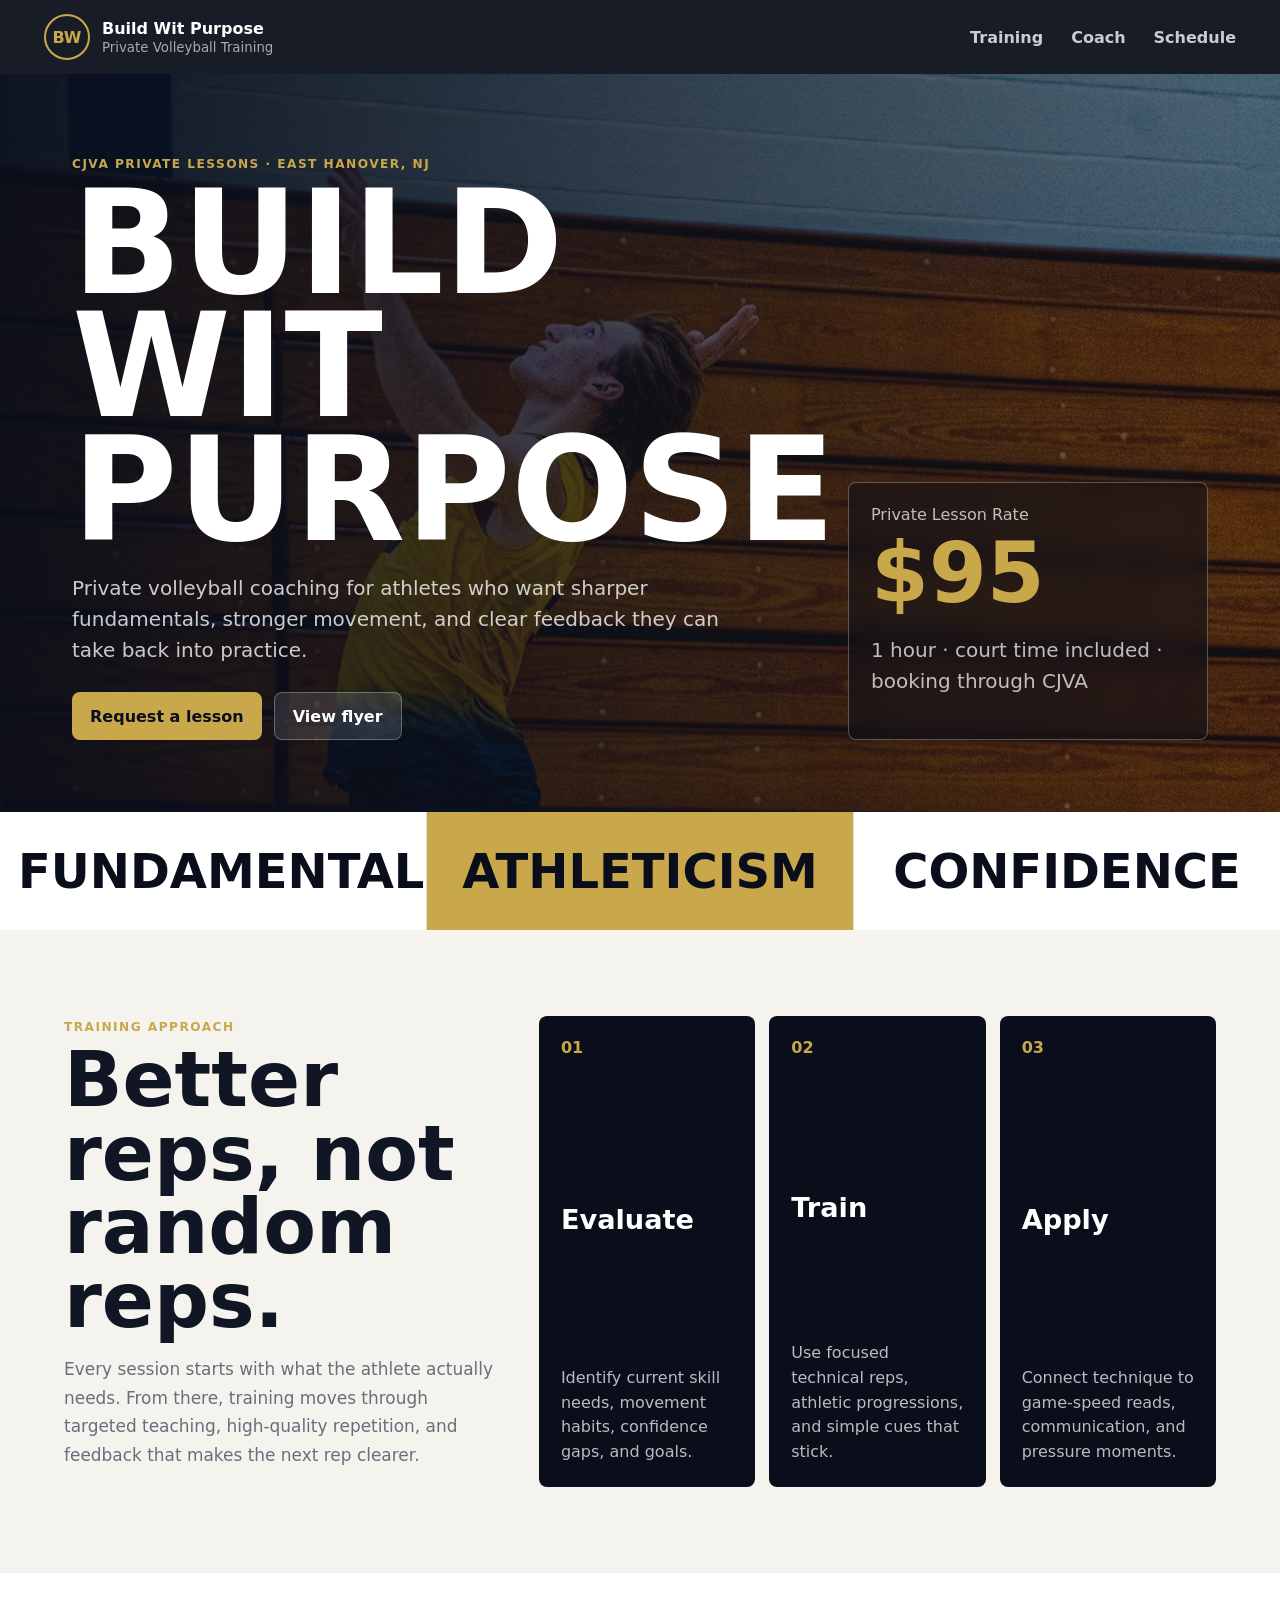
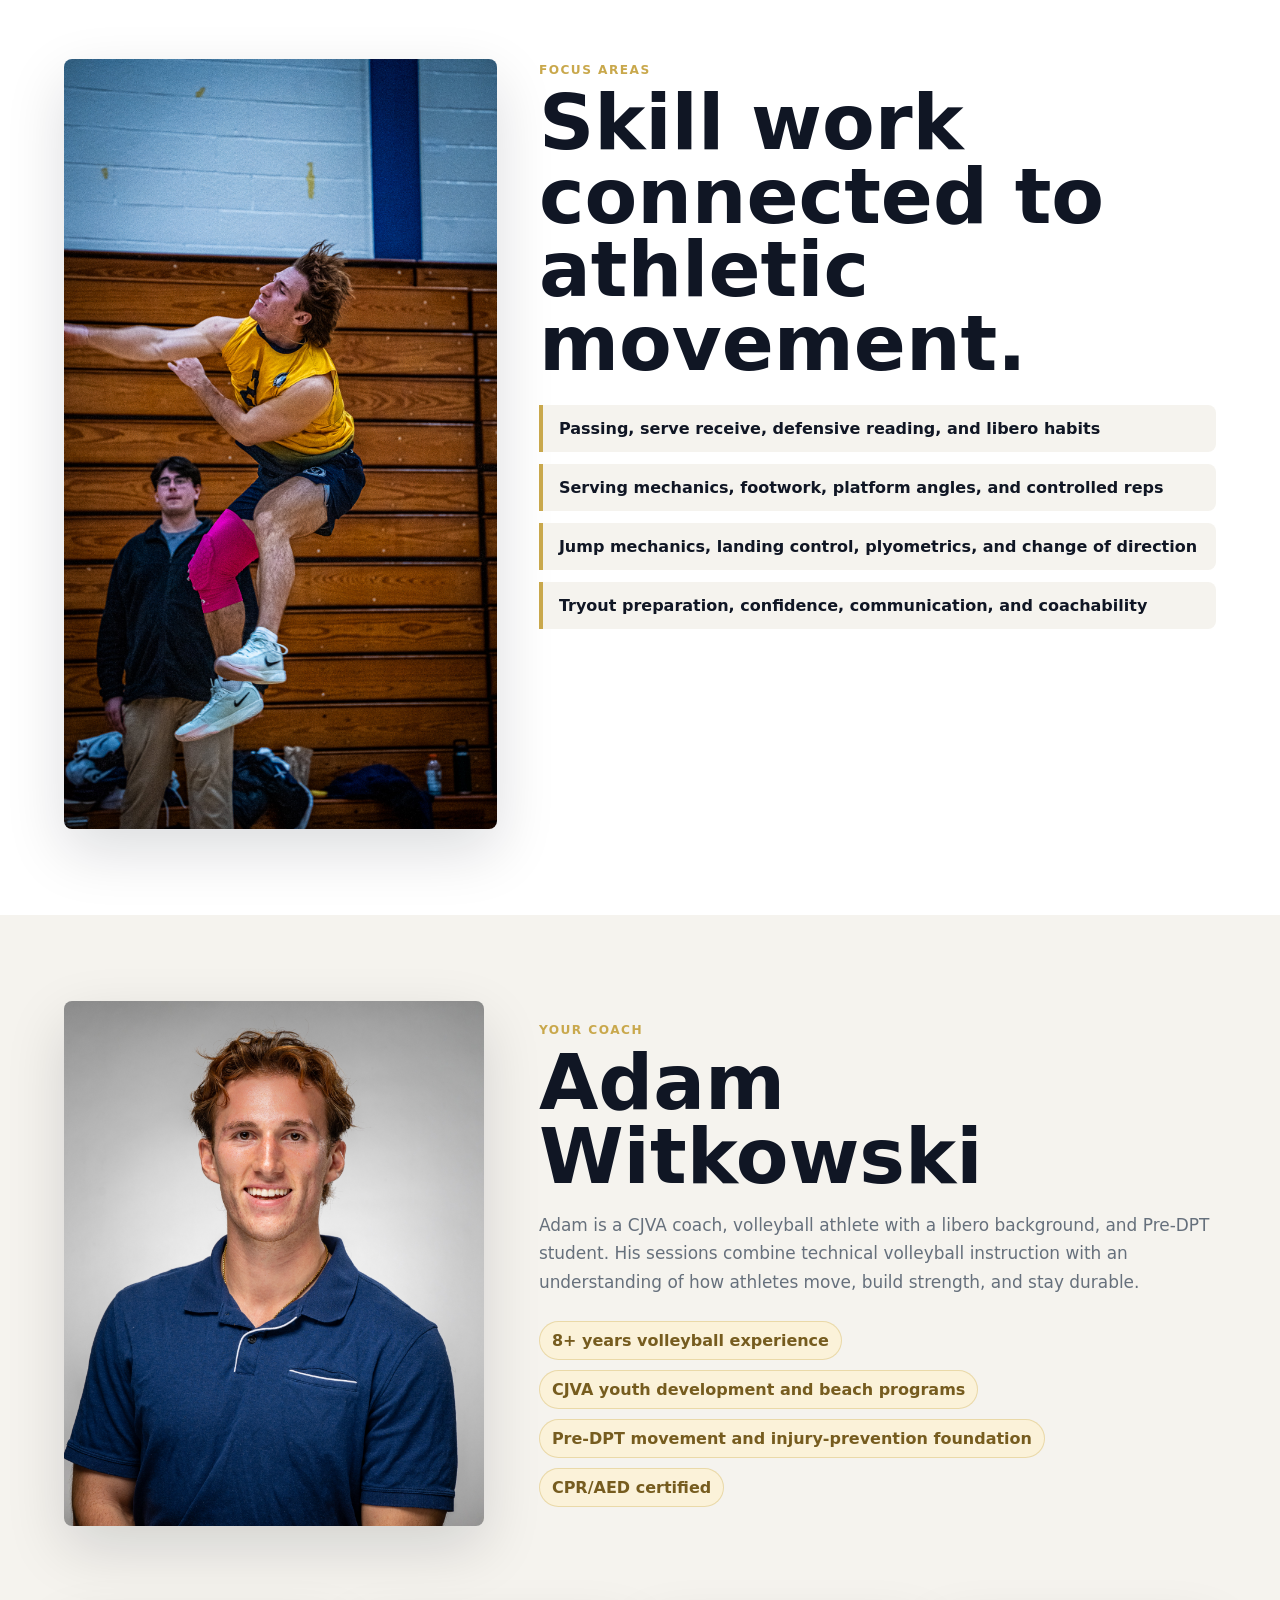
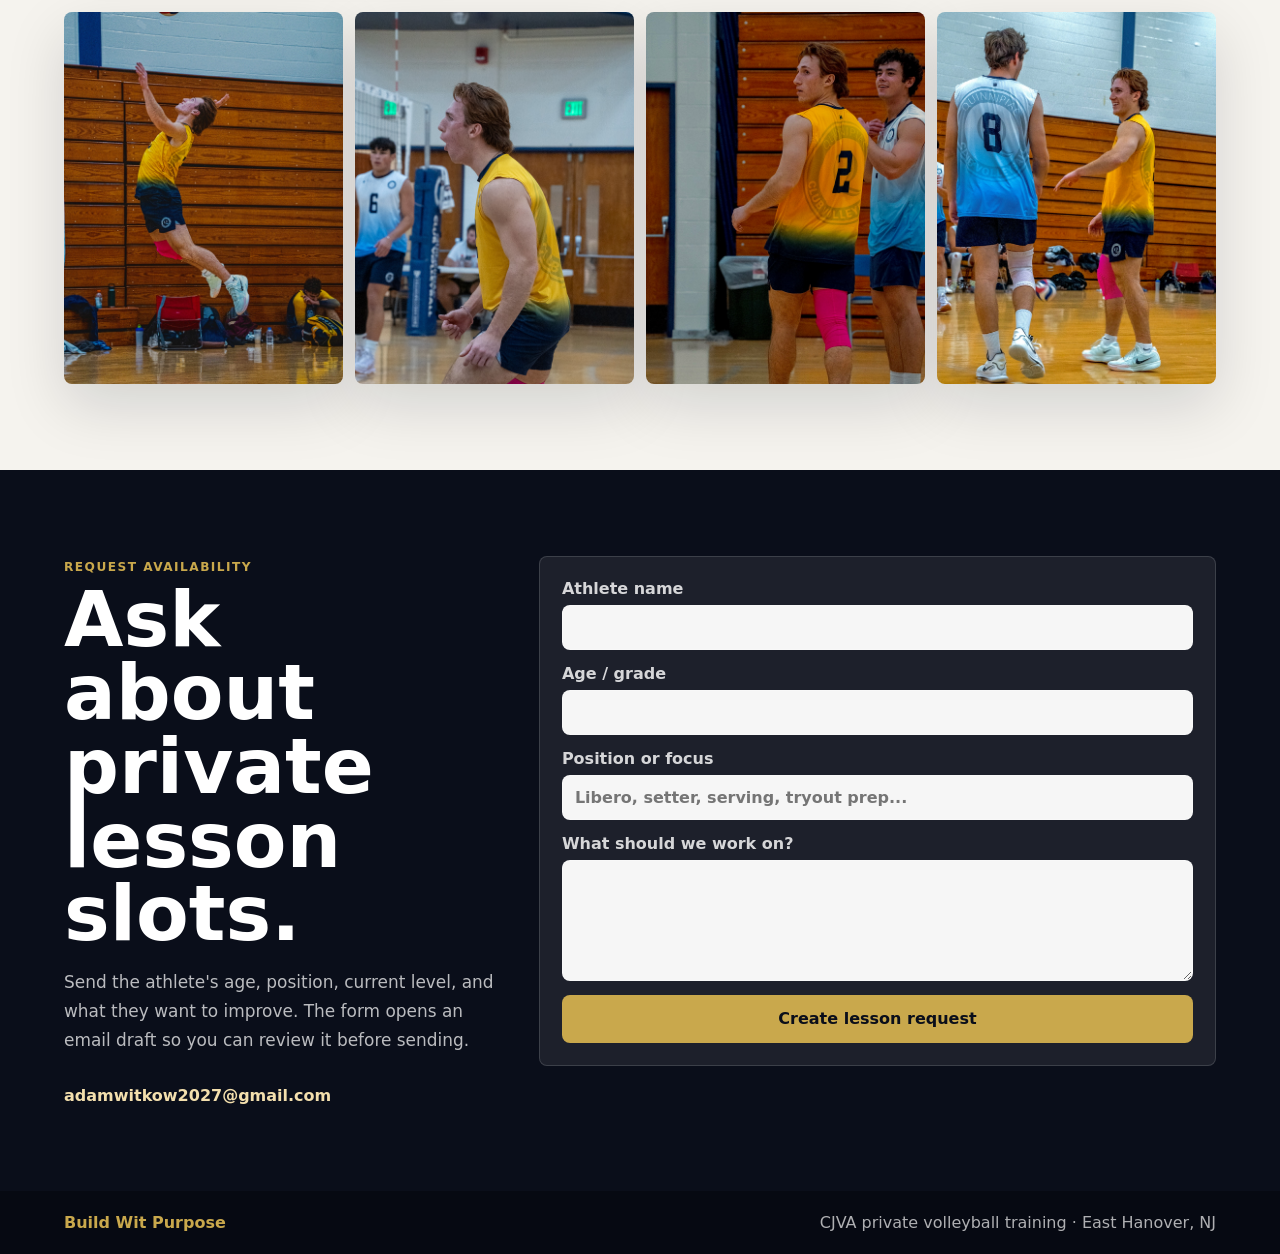
==== index.html @ e103957f "Add files via upload" ====
<!doctype html>
<html lang="en">
  <head>
    <meta charset="UTF-8" />
    <meta name="viewport" content="width=device-width, initial-scale=1.0" />
    <meta
      name="description"
      content="Build Wit Purpose private volleyball coaching with Adam Witkowski at CJVA."
    />
    <title>Build Wit Purpose | Private Volleyball Coaching</title>
    <link rel="stylesheet" href="./src/volleyball-landing.css" />
  </head>
  <body>
    <header class="site-header">
      <a class="brand" href="#top" aria-label="Build Wit Purpose home">
        <span class="brand-mark">BW</span>
        <span>
          <strong>Build Wit Purpose</strong>
          <small>Private Volleyball Training</small>
        </span>
      </a>
      <nav aria-label="Landing page navigation">
        <a href="#training">Training</a>
        <a href="#coach">Coach</a>
        <a href="#schedule">Schedule</a>
      </nav>
    </header>

    <main id="top">
      <section class="hero">
        <div class="hero-content">
          <span class="eyebrow">CJVA Private Lessons · East Hanover, NJ</span>
          <h1>Build Wit Purpose</h1>
          <p>
            Private volleyball coaching for athletes who want sharper fundamentals,
            stronger movement, and clear feedback they can take back into practice.
          </p>
          <div class="hero-actions">
            <a class="button primary" href="#schedule">Request a lesson</a>
            <a class="button secondary" href="./public/build-wit-purpose.html" target="_blank" rel="noreferrer">
              View flyer
            </a>
          </div>
        </div>
        <aside class="hero-note" aria-label="Lesson snapshot">
          <span>Private Lesson Rate</span>
          <strong>$95</strong>
          <p>1 hour · court time included · booking through CJVA</p>
        </aside>
      </section>

      <section class="value-band" aria-label="Training pillars">
        <strong>Fundamentals</strong>
        <strong>Athleticism</strong>
        <strong>Confidence</strong>
      </section>

      <section id="training" class="split-section">
        <div class="section-copy">
          <span class="eyebrow">Training approach</span>
          <h2>Better reps, not random reps.</h2>
          <p>
            Every session starts with what the athlete actually needs. From there,
            training moves through targeted teaching, high-quality repetition, and
            feedback that makes the next rep clearer.
          </p>
        </div>
        <div class="step-grid">
          <article>
            <span>01</span>
            <h3>Evaluate</h3>
            <p>Identify current skill needs, movement habits, confidence gaps, and goals.</p>
          </article>
          <article>
            <span>02</span>
            <h3>Train</h3>
            <p>Use focused technical reps, athletic progressions, and simple cues that stick.</p>
          </article>
          <article>
            <span>03</span>
            <h3>Apply</h3>
            <p>Connect technique to game-speed reads, communication, and pressure moments.</p>
          </article>
        </div>
      </section>

      <section class="photo-story">
        <img src="./public/assets/volleyball-attack.jpeg" alt="Adam attacking a volleyball" />
        <div>
          <span class="eyebrow">Focus areas</span>
          <h2>Skill work connected to athletic movement.</h2>
          <ul>
            <li>Passing, serve receive, defensive reading, and libero habits</li>
            <li>Serving mechanics, footwork, platform angles, and controlled reps</li>
            <li>Jump mechanics, landing control, plyometrics, and change of direction</li>
            <li>Tryout preparation, confidence, communication, and coachability</li>
          </ul>
        </div>
      </section>

      <section id="coach" class="coach-section">
        <div class="coach-photo">
          <img src="./public/assets/adam-headshot.jpg" alt="Adam Witkowski headshot" />
        </div>
        <div class="coach-copy">
          <span class="eyebrow">Your coach</span>
          <h2>Adam Witkowski</h2>
          <p>
            Adam is a CJVA coach, volleyball athlete with a libero background, and
            Pre-DPT student. His sessions combine technical volleyball instruction
            with an understanding of how athletes move, build strength, and stay durable.
          </p>
          <div class="cred-list">
            <span>8+ years volleyball experience</span>
            <span>CJVA youth development and beach programs</span>
            <span>Pre-DPT movement and injury-prevention foundation</span>
            <span>CPR/AED certified</span>
          </div>
        </div>
      </section>

      <section class="gallery" aria-label="Volleyball photo gallery">
        <img src="./public/assets/volleyball-serve.jpeg" alt="Adam serving a volleyball" />
        <img src="./public/assets/volleyball-ready.jpeg" alt="Adam ready near the net" />
        <img src="./public/assets/volleyball-team.jpeg" alt="Adam with a teammate" />
        <img src="./public/assets/volleyball-connect.jpeg" alt="Adam talking on court" />
      </section>

      <section id="schedule" class="schedule-section">
        <div class="schedule-copy">
          <span class="eyebrow">Request availability</span>
          <h2>Ask about private lesson slots.</h2>
          <p>
            Send the athlete's age, position, current level, and what they want to improve.
            The form opens an email draft so you can review it before sending.
          </p>
          <a class="email-link" href="mailto:adamwitkow2027@gmail.com">adamwitkow2027@gmail.com</a>
        </div>
        <form class="lesson-form" id="lesson-form">
          <label>
            Athlete name
            <input name="athlete" autocomplete="name" required />
          </label>
          <label>
            Age / grade
            <input name="age" required />
          </label>
          <label>
            Position or focus
            <input name="position" placeholder="Libero, setter, serving, tryout prep..." />
          </label>
          <label>
            What should we work on?
            <textarea name="goals" rows="5" required></textarea>
          </label>
          <button class="button primary" type="submit">Create lesson request</button>
        </form>
      </section>
    </main>

    <footer class="site-footer">
      <strong>Build Wit Purpose</strong>
      <span>CJVA private volleyball training · East Hanover, NJ</span>
    </footer>

    <script src="./src/volleyball-landing.js"></script>
  </body>
</html>
---- src/volleyball-landing.css ----
:root {
  color-scheme: light;
  --navy: #0a0e1a;
  --navy-soft: #111827;
  --gold: #c9a84c;
  --gold-light: #f3dfad;
  --paper: #f5f3ee;
  --white: #ffffff;
  --ink: #101624;
  --muted: #66707c;
  --line: #e2ded5;
  --wood: #9b5528;
  --pink: #d93a88;
  --shadow: 0 22px 60px rgba(10, 14, 26, 0.14);
}

* {
  box-sizing: border-box;
}

html {
  scroll-behavior: smooth;
}

body {
  margin: 0;
  background: var(--paper);
  color: var(--ink);
  font-family: Inter, ui-sans-serif, system-ui, -apple-system, BlinkMacSystemFont, "Segoe UI", sans-serif;
}

a {
  color: inherit;
  text-decoration: none;
}

img {
  display: block;
  max-width: 100%;
}

button,
input,
textarea {
  font: inherit;
}

.site-header {
  position: sticky;
  top: 0;
  z-index: 10;
  display: flex;
  align-items: center;
  justify-content: space-between;
  gap: 18px;
  padding: 14px clamp(16px, 4vw, 44px);
  background: rgba(10, 14, 26, 0.94);
  color: var(--white);
  backdrop-filter: blur(14px);
}

.brand {
  display: flex;
  align-items: center;
  gap: 12px;
}

.brand-mark {
  display: grid;
  place-items: center;
  width: 46px;
  height: 46px;
  border: 2px solid var(--gold);
  border-radius: 50%;
  color: var(--gold);
  font-weight: 900;
}

.brand strong,
.brand small {
  display: block;
}

.brand small {
  color: rgba(255, 255, 255, 0.62);
  margin-top: 2px;
}

.site-header nav {
  display: flex;
  align-items: center;
  gap: clamp(14px, 3vw, 28px);
  color: rgba(255, 255, 255, 0.78);
  font-weight: 800;
}

.site-header nav a:hover {
  color: var(--gold-light);
}

.hero {
  min-height: 82svh;
  display: grid;
  grid-template-columns: minmax(0, 1fr) minmax(260px, 360px);
  align-items: end;
  gap: 24px;
  padding: clamp(28px, 6vw, 72px);
  color: var(--white);
  background:
    linear-gradient(90deg, rgba(10, 14, 26, 0.96), rgba(10, 14, 26, 0.42)),
    url("../public/assets/volleyball-serve.jpeg");
  background-size: cover;
  background-position: center 28%;
}

.eyebrow {
  color: var(--gold);
  font-size: 0.76rem;
  font-weight: 900;
  letter-spacing: 0.12em;
  text-transform: uppercase;
}

.hero h1 {
  max-width: 840px;
  margin: 10px 0 14px;
  font-size: clamp(3.5rem, 13vw, 9rem);
  line-height: 0.86;
  letter-spacing: 0;
  text-transform: uppercase;
}

.hero p {
  max-width: 650px;
  color: rgba(255, 255, 255, 0.78);
  font-size: clamp(1rem, 2.2vw, 1.25rem);
  line-height: 1.55;
}

.hero-actions {
  display: flex;
  flex-wrap: wrap;
  gap: 12px;
  margin-top: 26px;
}

.button {
  display: inline-flex;
  align-items: center;
  justify-content: center;
  min-height: 48px;
  padding: 0 18px;
  border: 0;
  border-radius: 8px;
  font-weight: 900;
  cursor: pointer;
}

.button.primary {
  background: var(--gold);
  color: var(--navy);
}

.button.secondary {
  background: rgba(255, 255, 255, 0.12);
  color: var(--white);
  border: 1px solid rgba(255, 255, 255, 0.28);
}

.hero-note {
  padding: 22px;
  border: 1px solid rgba(255, 255, 255, 0.28);
  border-radius: 8px;
  background: rgba(10, 14, 26, 0.52);
  backdrop-filter: blur(12px);
}

.hero-note span,
.hero-note p {
  color: rgba(255, 255, 255, 0.72);
}

.hero-note strong {
  display: block;
  margin: 8px 0;
  color: var(--gold);
  font-size: clamp(3rem, 8vw, 5.2rem);
  line-height: 1;
}

.value-band {
  display: grid;
  grid-template-columns: repeat(3, minmax(0, 1fr));
  gap: 1px;
  background: var(--line);
}

.value-band strong {
  min-height: 118px;
  display: grid;
  place-items: center;
  padding: 18px;
  background: var(--white);
  color: var(--navy);
  font-size: clamp(1.35rem, 4vw, 3rem);
  text-transform: uppercase;
  text-align: center;
}

.value-band strong:nth-child(2) {
  background: var(--gold);
}

.split-section,
.photo-story,
.coach-section,
.schedule-section {
  display: grid;
  grid-template-columns: minmax(260px, 0.78fr) minmax(0, 1.22fr);
  gap: clamp(18px, 4vw, 42px);
  padding: clamp(42px, 7vw, 86px) clamp(16px, 5vw, 72px);
}

.section-copy h2,
.photo-story h2,
.coach-copy h2,
.schedule-copy h2 {
  margin: 8px 0 14px;
  max-width: 680px;
  font-size: clamp(2.2rem, 6vw, 5rem);
  line-height: 0.96;
}

.section-copy p,
.photo-story p,
.coach-copy p,
.schedule-copy p {
  color: var(--muted);
  line-height: 1.7;
  font-size: 1.06rem;
}

.step-grid {
  display: grid;
  grid-template-columns: repeat(3, minmax(0, 1fr));
  gap: 14px;
}

.step-grid article {
  min-height: 245px;
  padding: 22px;
  border-radius: 8px;
  background: var(--navy);
  color: var(--white);
  display: flex;
  flex-direction: column;
  justify-content: space-between;
}

.step-grid span {
  color: var(--gold);
  font-weight: 900;
}

.step-grid h3 {
  margin: 26px 0 10px;
  font-size: 1.7rem;
}

.step-grid p {
  margin: 0;
  color: rgba(255, 255, 255, 0.72);
  line-height: 1.55;
}

.photo-story {
  background: var(--white);
  align-items: stretch;
}

.photo-story img {
  width: 100%;
  height: 100%;
  min-height: 520px;
  object-fit: cover;
  object-position: center 18%;
  border-radius: 8px;
  box-shadow: var(--shadow);
}

.photo-story ul {
  margin: 24px 0 0;
  padding: 0;
  list-style: none;
  display: grid;
  gap: 12px;
}

.photo-story li {
  padding: 14px 16px;
  border-left: 4px solid var(--gold);
  background: var(--paper);
  border-radius: 0 8px 8px 0;
  font-weight: 800;
}

.coach-section {
  align-items: center;
}

.coach-photo img {
  width: min(420px, 100%);
  aspect-ratio: 4 / 5;
  object-fit: cover;
  object-position: center top;
  border-radius: 8px;
  box-shadow: var(--shadow);
}

.cred-list {
  display: flex;
  flex-wrap: wrap;
  gap: 10px;
  margin-top: 24px;
}

.cred-list span {
  padding: 9px 12px;
  border: 1px solid rgba(201, 168, 76, 0.35);
  border-radius: 999px;
  background: #fbf2d9;
  color: #765c1f;
  font-weight: 800;
}

.gallery {
  display: grid;
  grid-template-columns: repeat(4, minmax(0, 1fr));
  gap: 12px;
  padding: 0 clamp(16px, 5vw, 72px) clamp(42px, 7vw, 86px);
}

.gallery img {
  width: 100%;
  aspect-ratio: 3 / 4;
  object-fit: cover;
  border-radius: 8px;
  box-shadow: var(--shadow);
}

.gallery img:nth-child(2) {
  object-position: center 18%;
}

.gallery img:nth-child(4) {
  object-position: center 32%;
}

.schedule-section {
  background: var(--navy);
  color: var(--white);
  align-items: start;
}

.schedule-copy p {
  color: rgba(255, 255, 255, 0.72);
}

.email-link {
  display: inline-flex;
  margin-top: 14px;
  color: var(--gold-light);
  font-weight: 900;
}

.lesson-form {
  display: grid;
  gap: 14px;
  padding: 22px;
  border-radius: 8px;
  background: rgba(255, 255, 255, 0.08);
  border: 1px solid rgba(255, 255, 255, 0.14);
}

.lesson-form label {
  display: grid;
  gap: 7px;
  color: rgba(255, 255, 255, 0.82);
  font-weight: 800;
}

.lesson-form input,
.lesson-form textarea {
  width: 100%;
  border: 1px solid rgba(255, 255, 255, 0.18);
  border-radius: 8px;
  background: rgba(255, 255, 255, 0.96);
  color: var(--ink);
  padding: 12px;
}

.site-footer {
  display: flex;
  justify-content: space-between;
  gap: 16px;
  padding: 22px clamp(16px, 5vw, 72px);
  background: #060912;
  color: rgba(255, 255, 255, 0.68);
}

.site-footer strong {
  color: var(--gold);
}

@media (max-width: 940px) {
  .site-header {
    align-items: flex-start;
    flex-direction: column;
  }

  .hero,
  .split-section,
  .photo-story,
  .coach-section,
  .schedule-section {
    grid-template-columns: 1fr;
  }

  .step-grid,
  .gallery {
    grid-template-columns: repeat(2, minmax(0, 1fr));
  }

  .value-band {
    grid-template-columns: 1fr;
  }
}

@media (max-width: 620px) {
  .site-header nav {
    width: 100%;
    justify-content: space-between;
    gap: 8px;
    font-size: 0.95rem;
  }

  .hero {
    min-height: 78svh;
    padding: 28px 16px;
  }

  .hero-actions,
  .site-footer {
    flex-direction: column;
  }

  .button {
    width: 100%;
  }

  .step-grid,
  .gallery {
    grid-template-columns: 1fr;
  }

  .photo-story img {
    min-height: 420px;
  }
}
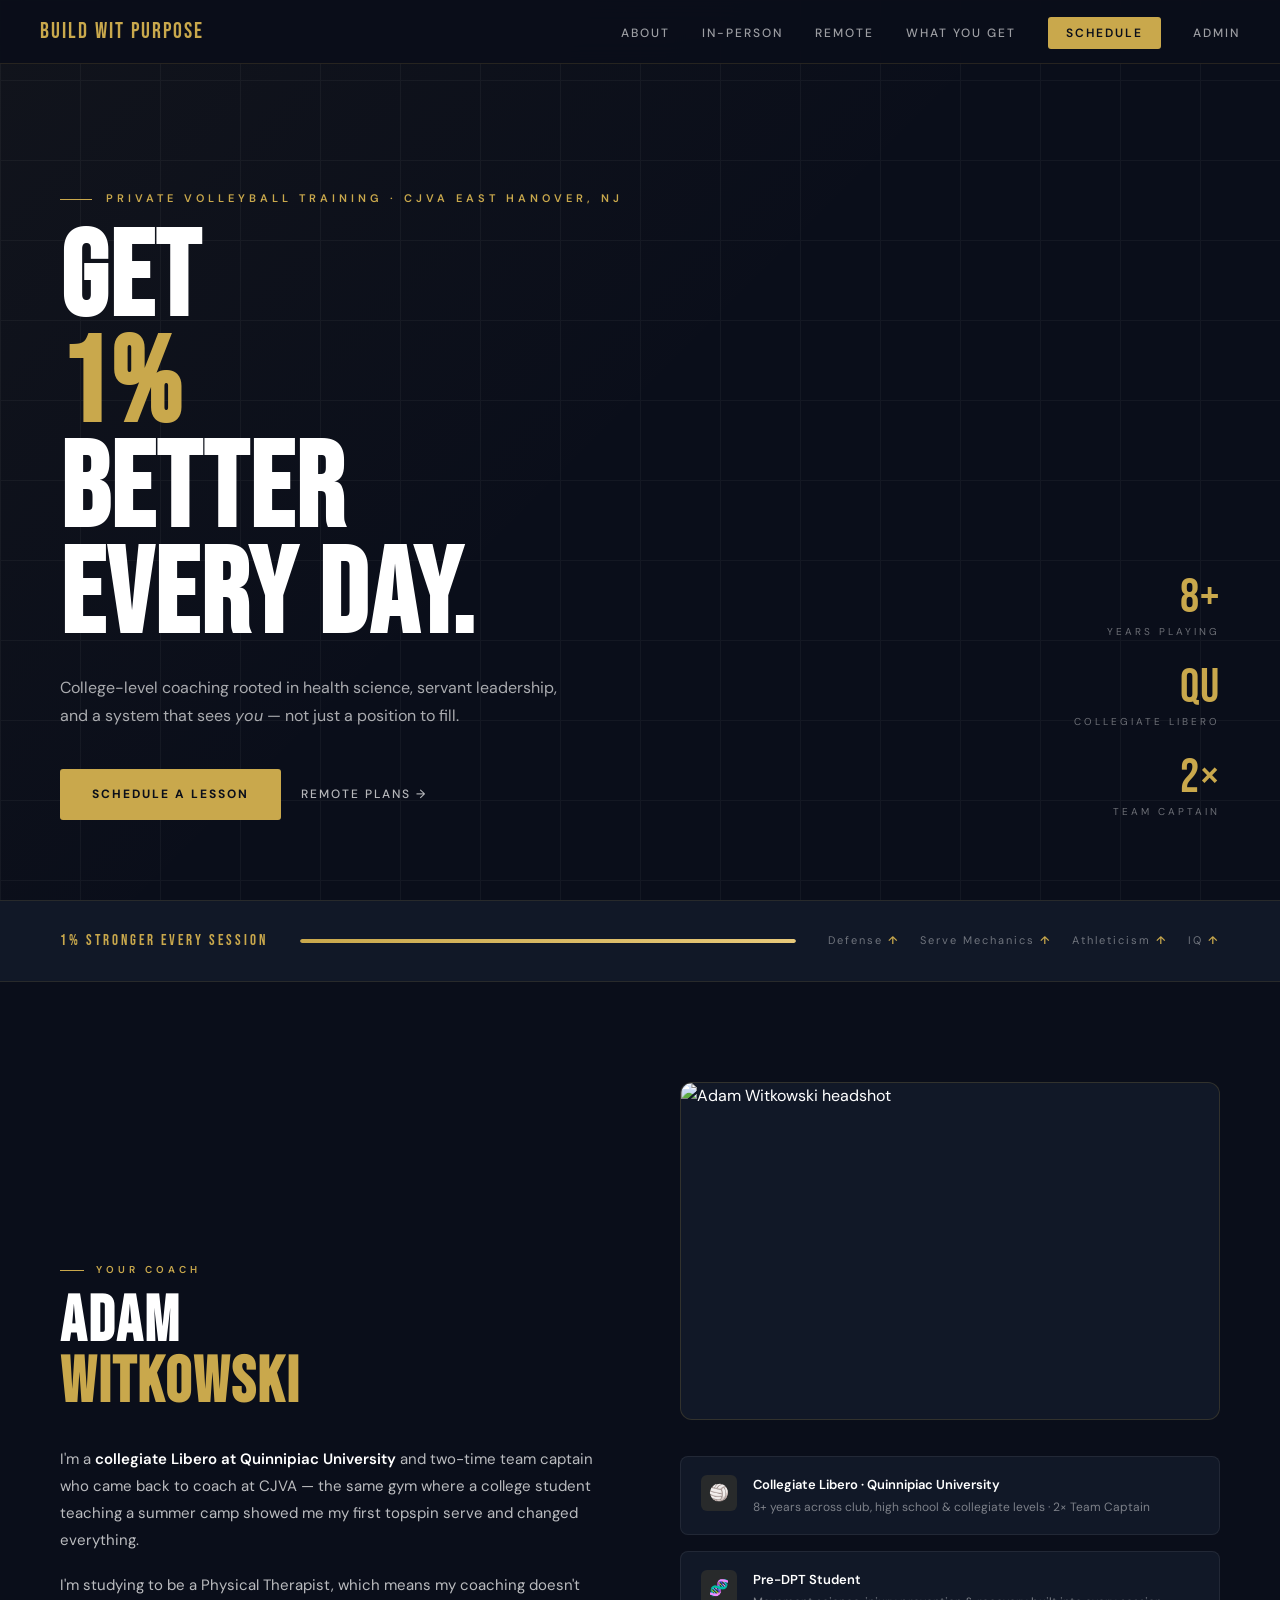
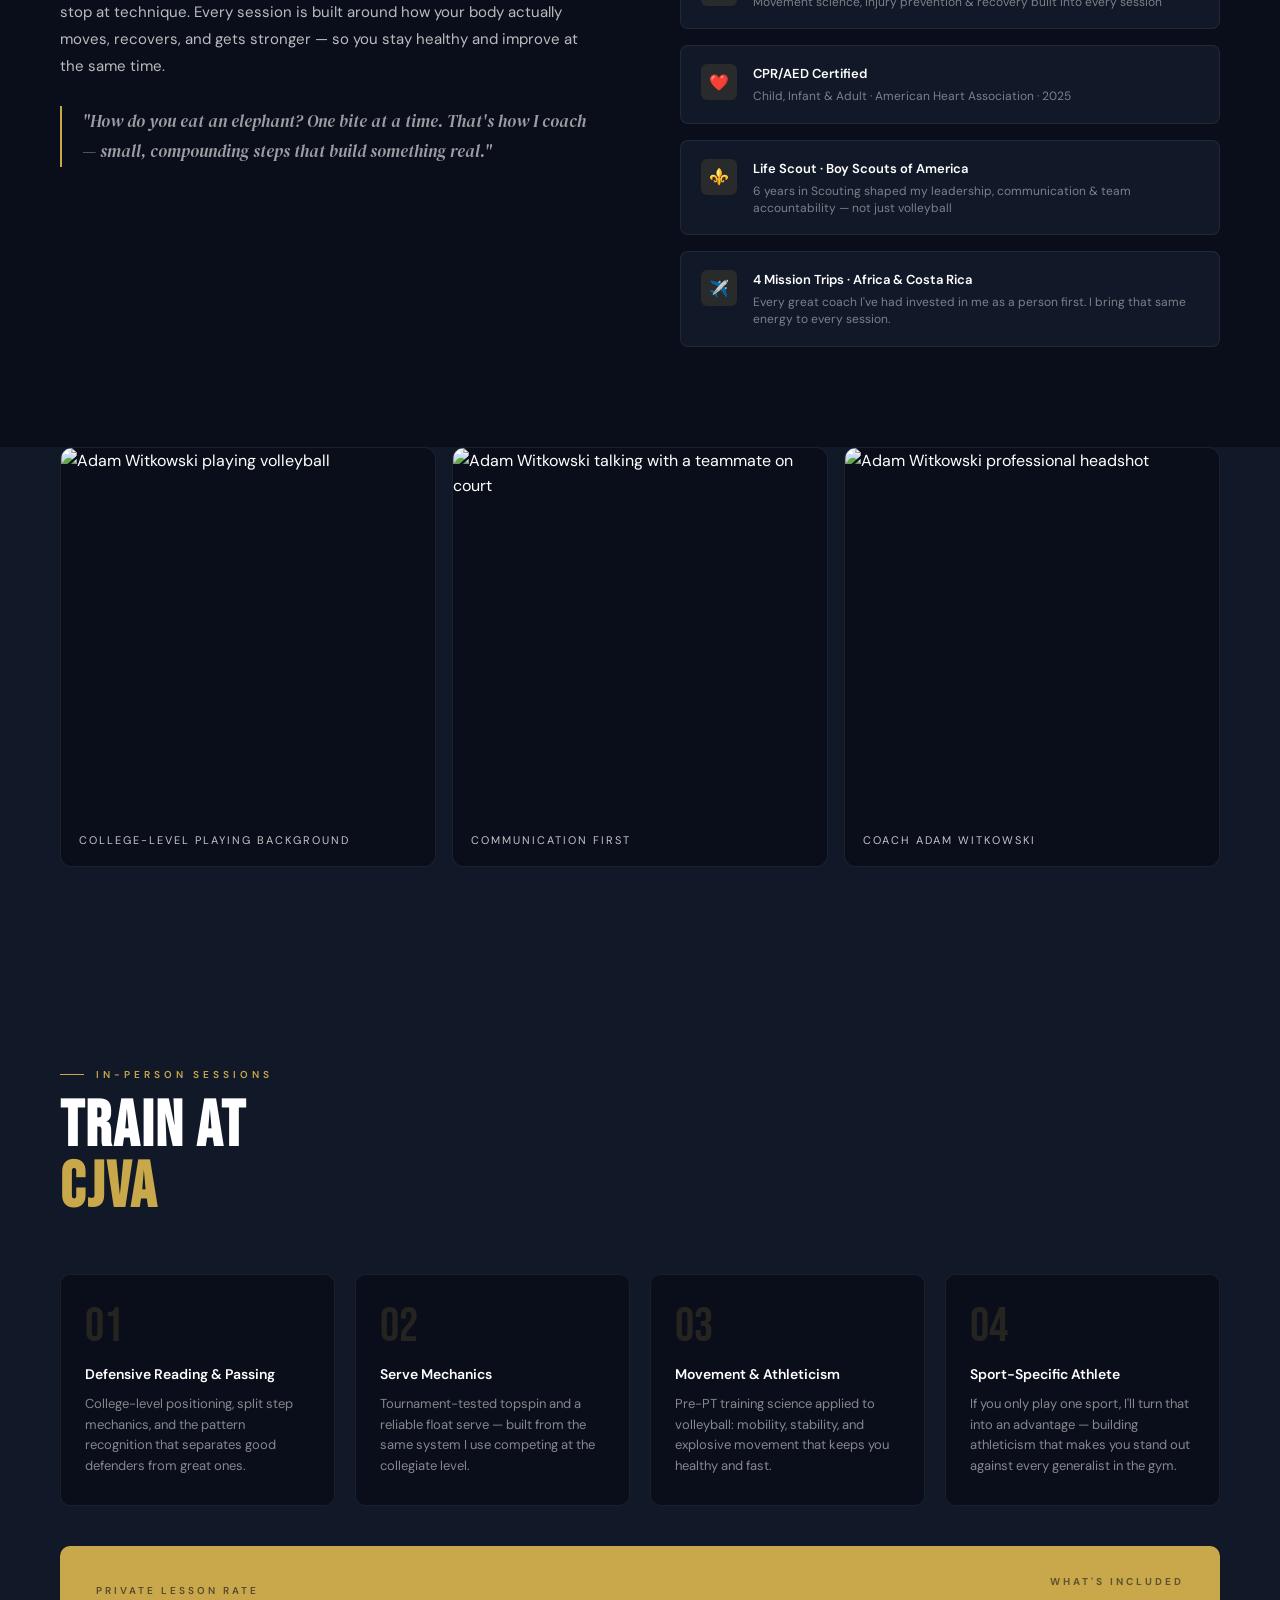
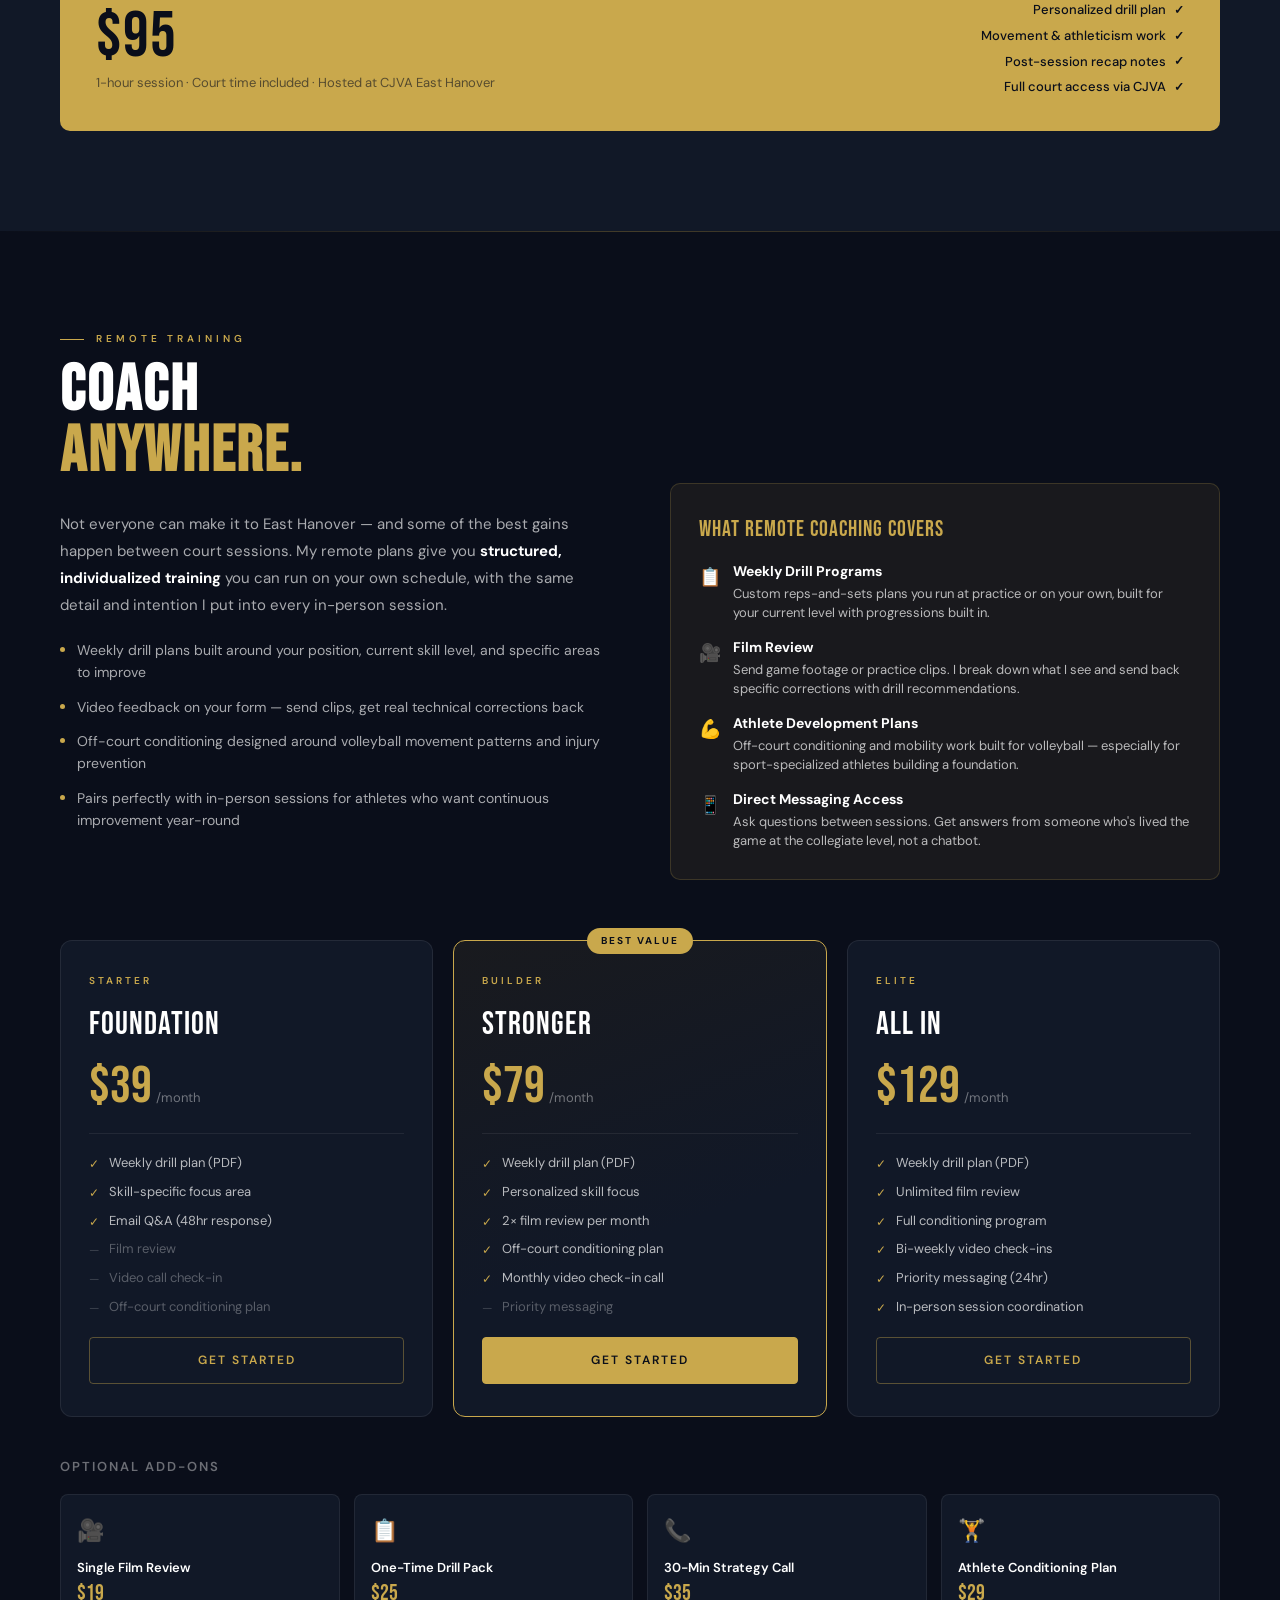
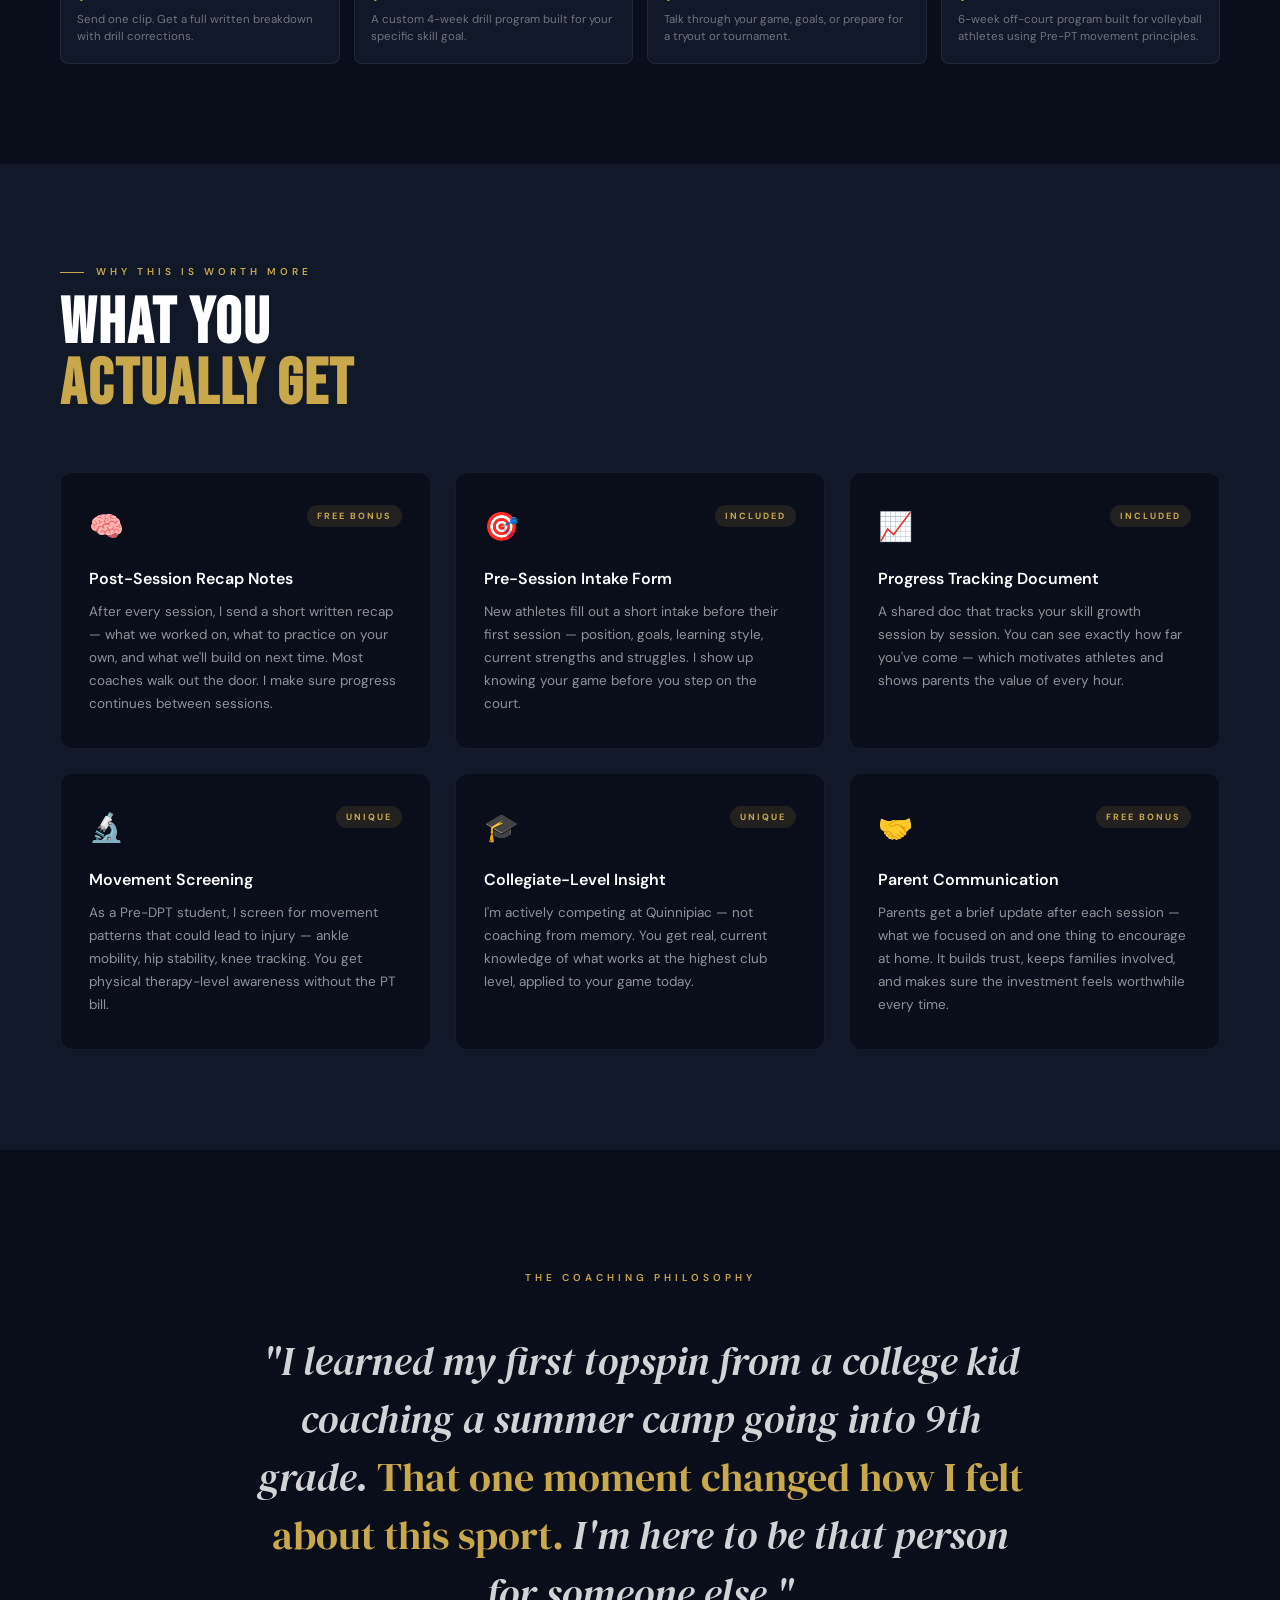
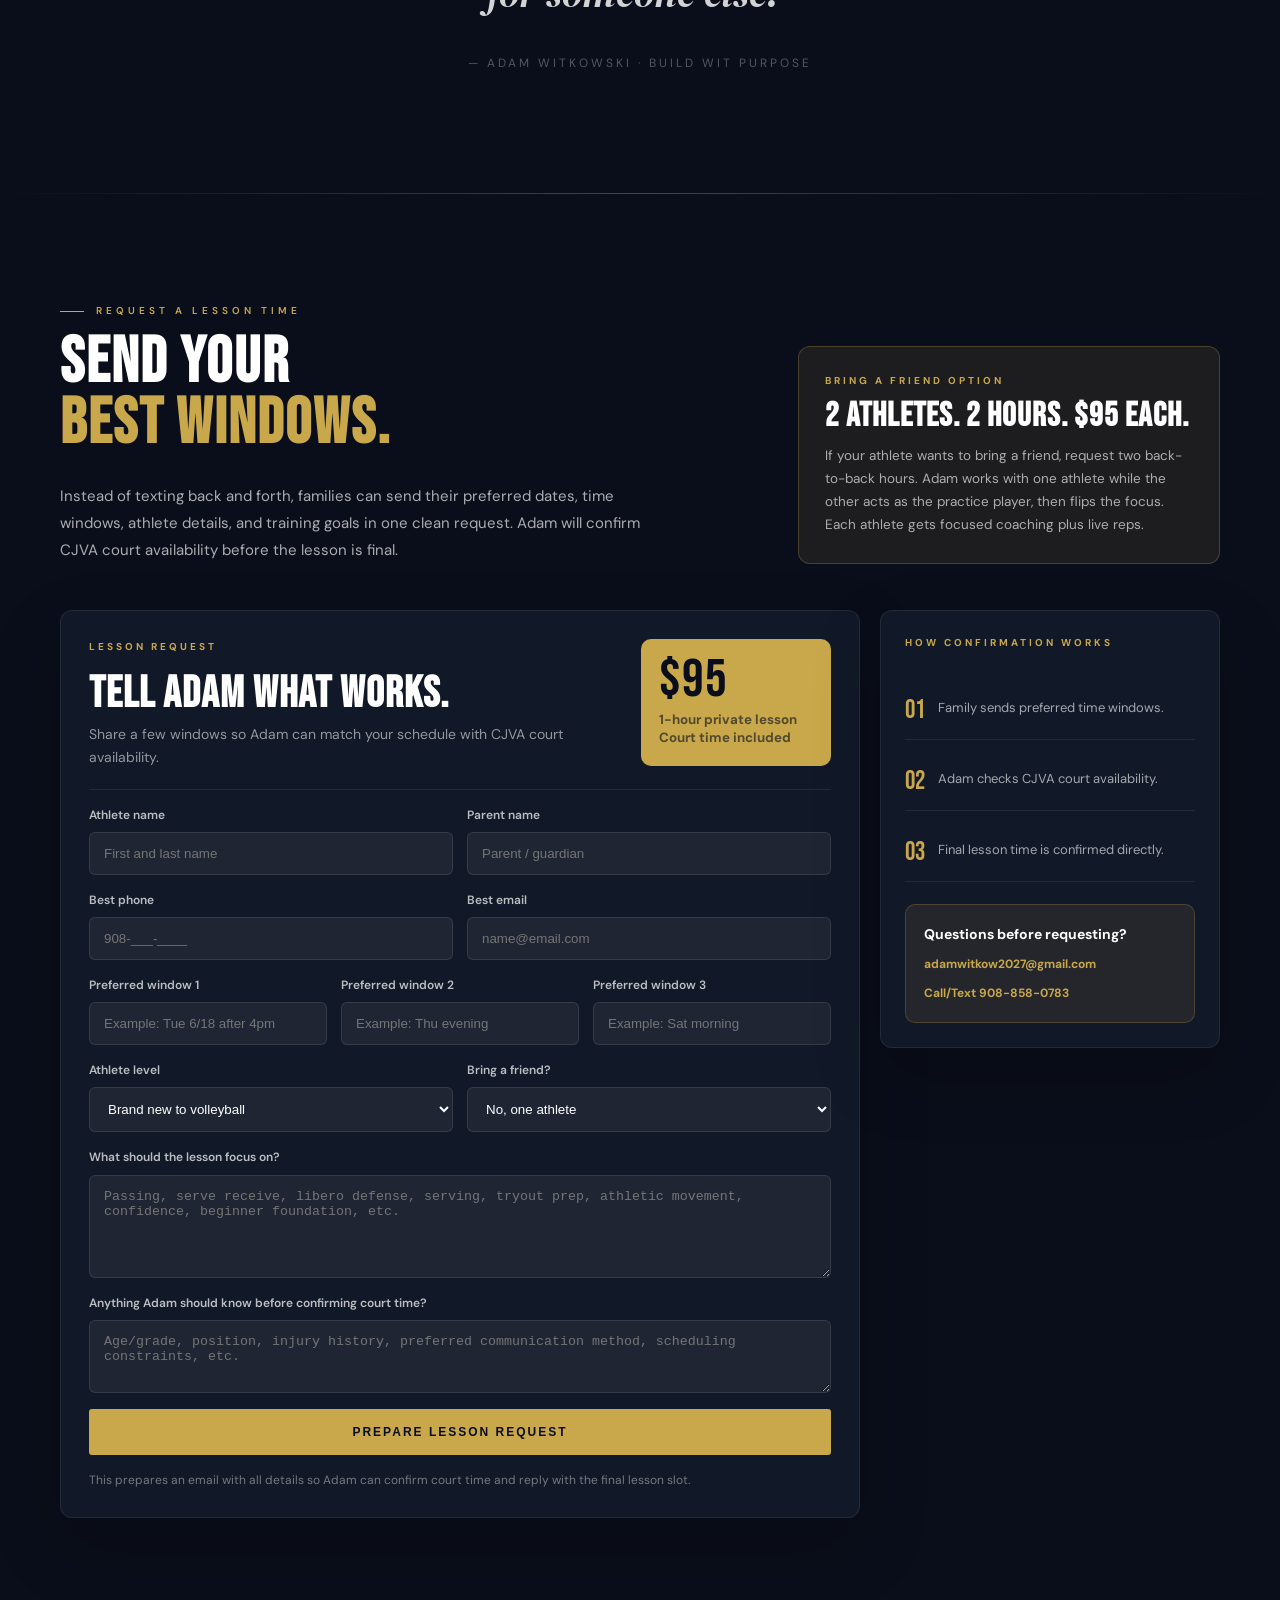
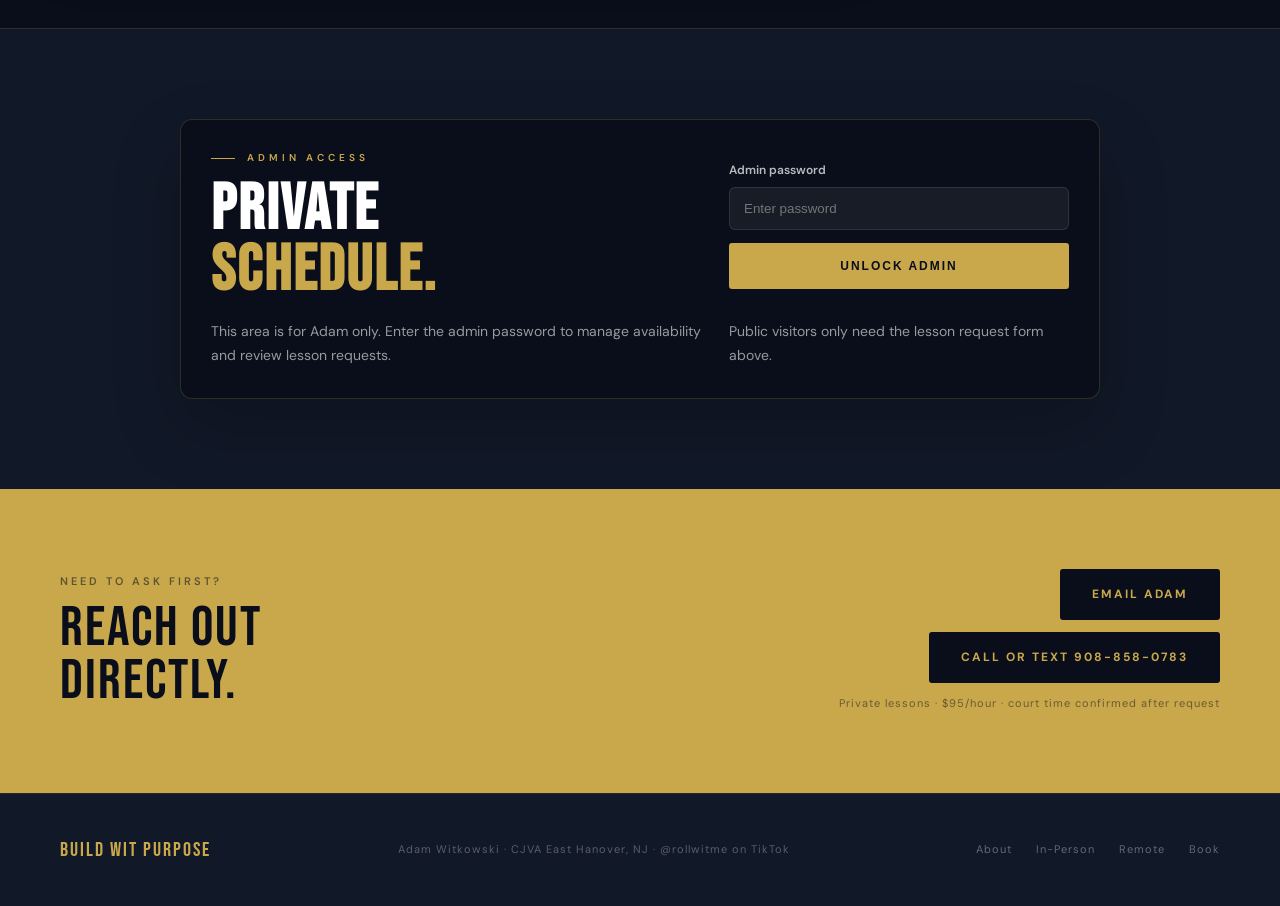
==== commit 8d1433a0: "Add files via upload" ====
--- a/index.html
+++ b/index.html
@@ -1,168 +1,2586 @@
-<!doctype html>
+<!DOCTYPE html>
 <html lang="en">
-  <head>
-    <meta charset="UTF-8" />
-    <meta name="viewport" content="width=device-width, initial-scale=1.0" />
-    <meta
-      name="description"
-      content="Build Wit Purpose private volleyball coaching with Adam Witkowski at CJVA."
-    />
-    <title>Build Wit Purpose | Private Volleyball Coaching</title>
-    <link rel="stylesheet" href="./src/volleyball-landing.css" />
-  </head>
-  <body>
-    <header class="site-header">
-      <a class="brand" href="#top" aria-label="Build Wit Purpose home">
-        <span class="brand-mark">BW</span>
-        <span>
-          <strong>Build Wit Purpose</strong>
-          <small>Private Volleyball Training</small>
-        </span>
-      </a>
-      <nav aria-label="Landing page navigation">
-        <a href="#training">Training</a>
-        <a href="#coach">Coach</a>
-        <a href="#schedule">Schedule</a>
-      </nav>
-    </header>
-
-    <main id="top">
-      <section class="hero">
-        <div class="hero-content">
-          <span class="eyebrow">CJVA Private Lessons · East Hanover, NJ</span>
-          <h1>Build Wit Purpose</h1>
-          <p>
-            Private volleyball coaching for athletes who want sharper fundamentals,
-            stronger movement, and clear feedback they can take back into practice.
-          </p>
-          <div class="hero-actions">
-            <a class="button primary" href="#schedule">Request a lesson</a>
-            <a class="button secondary" href="./public/build-wit-purpose.html" target="_blank" rel="noreferrer">
-              View flyer
-            </a>
-          </div>
+<head>
+<meta charset="UTF-8">
+<meta name="viewport" content="width=device-width, initial-scale=1.0">
+<title>Build Wit Purpose — Adam Witkowski</title>
+<link href="https://fonts.googleapis.com/css2?family=Bebas+Neue&family=DM+Sans:ital,wght@0,300;0,400;0,500;0,600;1,400&family=DM+Serif+Display:ital@0;1&display=swap" rel="stylesheet">
+<style>
+*, *::before, *::after { box-sizing: border-box; margin: 0; padding: 0; }
+
+:root {
+  --navy: #0a0e1a;
+  --navy-mid: #111827;
+  --navy-soft: #1a2235;
+  --gold: #C9A84C;
+  --gold-light: #E8C97A;
+  --gold-pale: #fdf3dc;
+  --white: #ffffff;
+  --off-white: #f5f3ee;
+  --gray-mid: #9ca3af;
+  --text-dark: #1a1a2e;
+}
+
+html { scroll-behavior: smooth; }
+
+body {
+  font-family: 'DM Sans', sans-serif;
+  background: var(--navy);
+  color: var(--white);
+  line-height: 1.6;
+  overflow-x: hidden;
+}
+
+/* ===== NAV ===== */
+nav {
+  position: fixed;
+  top: 0; left: 0; right: 0;
+  z-index: 100;
+  padding: 0 40px;
+  height: 64px;
+  display: flex;
+  align-items: center;
+  justify-content: space-between;
+  background: rgba(10,14,26,0.92);
+  backdrop-filter: blur(12px);
+  border-bottom: 1px solid rgba(201,168,76,0.15);
+}
+
+.nav-brand {
+  font-family: 'Bebas Neue', sans-serif;
+  font-size: 22px;
+  color: var(--gold);
+  letter-spacing: 2px;
+}
+
+.nav-links {
+  display: flex;
+  align-items: center;
+  gap: 32px;
+  list-style: none;
+}
+
+.nav-links a {
+  font-size: 12px;
+  font-weight: 500;
+  letter-spacing: 2px;
+  text-transform: uppercase;
+  color: rgba(255,255,255,0.6);
+  text-decoration: none;
+  transition: color 0.2s;
+}
+
+.nav-links a:hover { color: var(--gold); }
+
+.nav-cta {
+  background: var(--gold);
+  color: var(--navy) !important;
+  padding: 8px 18px;
+  border-radius: 3px;
+  font-weight: 600 !important;
+}
+
+/* ===== HERO ===== */
+.hero {
+  min-height: 100vh;
+  display: flex;
+  flex-direction: column;
+  justify-content: flex-end;
+  position: relative;
+  overflow: hidden;
+  padding: 0 60px 80px;
+}
+
+.hero-bg {
+  position: absolute;
+  inset: 0;
+  background: 
+    linear-gradient(135deg, rgba(201,168,76,0.04) 0%, transparent 50%),
+    linear-gradient(to bottom, rgba(10,14,26,0.2) 0%, rgba(10,14,26,0.75) 60%, rgba(10,14,26,1) 100%),
+    var(--navy);
+}
+
+/* Court line texture */
+.court-lines {
+  position: absolute;
+  inset: 0;
+  opacity: 0.04;
+  background-image: 
+    linear-gradient(var(--white) 1px, transparent 1px),
+    linear-gradient(90deg, var(--white) 1px, transparent 1px);
+  background-size: 80px 80px;
+}
+
+.hero-eyebrow {
+  font-size: 11px;
+  font-weight: 600;
+  letter-spacing: 4px;
+  text-transform: uppercase;
+  color: var(--gold);
+  margin-bottom: 20px;
+  position: relative;
+  display: flex;
+  align-items: center;
+  gap: 14px;
+}
+
+.hero-eyebrow::before {
+  content: '';
+  display: block;
+  width: 32px;
+  height: 1px;
+  background: var(--gold);
+}
+
+.hero-headline {
+  font-family: 'Bebas Neue', sans-serif;
+  font-size: clamp(72px, 10vw, 120px);
+  line-height: 0.88;
+  letter-spacing: 2px;
+  color: var(--white);
+  position: relative;
+  max-width: 900px;
+}
+
+.hero-headline .accent { color: var(--gold); }
+
+.hero-sub {
+  font-size: 16px;
+  color: rgba(255,255,255,0.65);
+  margin-top: 24px;
+  max-width: 520px;
+  line-height: 1.7;
+  position: relative;
+}
+
+.hero-actions {
+  display: flex;
+  align-items: center;
+  gap: 20px;
+  margin-top: 40px;
+  position: relative;
+}
+
+.btn-primary {
+  background: var(--gold);
+  color: var(--navy);
+  font-size: 12px;
+  font-weight: 700;
+  letter-spacing: 2px;
+  text-transform: uppercase;
+  padding: 16px 32px;
+  border-radius: 3px;
+  text-decoration: none;
+  border: none;
+  cursor: pointer;
+  transition: background 0.2s, transform 0.15s;
+  display: inline-block;
+}
+
+.btn-primary:hover { background: var(--gold-light); transform: translateY(-1px); }
+
+.btn-ghost {
+  color: rgba(255,255,255,0.7);
+  font-size: 12px;
+  font-weight: 500;
+  letter-spacing: 2px;
+  text-transform: uppercase;
+  text-decoration: none;
+  display: flex;
+  align-items: center;
+  gap: 8px;
+  transition: color 0.2s;
+}
+
+.btn-ghost:hover { color: var(--gold); }
+
+.hero-stats {
+  position: absolute;
+  right: 60px;
+  bottom: 80px;
+  display: flex;
+  flex-direction: column;
+  gap: 24px;
+  align-items: flex-end;
+}
+
+.hero-stat {
+  text-align: right;
+}
+
+.hero-stat-num {
+  font-family: 'Bebas Neue', sans-serif;
+  font-size: 48px;
+  color: var(--gold);
+  line-height: 1;
+  letter-spacing: 1px;
+}
+
+.hero-stat-label {
+  font-size: 10px;
+  letter-spacing: 3px;
+  text-transform: uppercase;
+  color: rgba(255,255,255,0.4);
+  margin-top: 2px;
+}
+
+/* ===== 1% PROGRESS BAR (signature element) ===== */
+.percent-bar-section {
+  background: var(--navy-mid);
+  border-top: 1px solid rgba(201,168,76,0.12);
+  border-bottom: 1px solid rgba(201,168,76,0.12);
+  padding: 28px 60px;
+  display: flex;
+  align-items: center;
+  gap: 32px;
+  overflow: hidden;
+}
+
+.percent-label {
+  font-family: 'Bebas Neue', sans-serif;
+  font-size: 15px;
+  letter-spacing: 3px;
+  color: var(--gold);
+  white-space: nowrap;
+  flex-shrink: 0;
+}
+
+.progress-track {
+  flex: 1;
+  height: 4px;
+  background: rgba(255,255,255,0.08);
+  border-radius: 2px;
+  overflow: hidden;
+}
+
+.progress-fill {
+  height: 100%;
+  background: linear-gradient(90deg, var(--gold), var(--gold-light));
+  border-radius: 2px;
+  animation: fillBar 2.5s ease-out forwards;
+  width: 0%;
+}
+
+@keyframes fillBar {
+  to { width: 100%; }
+}
+
+.progress-sessions {
+  display: flex;
+  gap: 20px;
+  flex-shrink: 0;
+}
+
+.prog-session {
+  font-size: 11px;
+  color: rgba(255,255,255,0.4);
+  letter-spacing: 2px;
+  white-space: nowrap;
+}
+
+.prog-session span {
+  color: var(--gold);
+  font-weight: 600;
+}
+
+/* ===== SECTION COMMON ===== */
+section {
+  padding: 100px 60px;
+}
+
+.section-eyebrow {
+  font-size: 10px;
+  font-weight: 600;
+  letter-spacing: 4px;
+  text-transform: uppercase;
+  color: var(--gold);
+  margin-bottom: 14px;
+  display: flex;
+  align-items: center;
+  gap: 12px;
+}
+
+.section-eyebrow::before {
+  content: '';
+  display: block;
+  width: 24px;
+  height: 1px;
+  background: var(--gold);
+}
+
+.section-title {
+  font-family: 'Bebas Neue', sans-serif;
+  font-size: clamp(40px, 5vw, 64px);
+  letter-spacing: 2px;
+  line-height: 0.95;
+  color: var(--white);
+  max-width: 700px;
+}
+
+.section-title .accent { color: var(--gold); }
+
+/* ===== ABOUT ===== */
+.about-section {
+  background: var(--navy);
+  display: grid;
+  grid-template-columns: 1fr 1fr;
+  gap: 80px;
+  align-items: center;
+}
+
+.about-left {}
+
+.about-body {
+  margin-top: 32px;
+  display: flex;
+  flex-direction: column;
+  gap: 18px;
+}
+
+.about-body p {
+  font-size: 15px;
+  color: rgba(255,255,255,0.72);
+  line-height: 1.8;
+}
+
+.about-body p strong {
+  color: var(--white);
+  font-weight: 600;
+}
+
+.about-quote {
+  border-left: 2px solid var(--gold);
+  padding-left: 20px;
+  margin-top: 8px;
+}
+
+.about-quote p {
+  font-family: 'DM Serif Display', serif;
+  font-style: italic;
+  font-size: 17px !important;
+  color: rgba(255,255,255,0.6) !important;
+}
+
+.about-right {
+  display: flex;
+  flex-direction: column;
+  gap: 16px;
+}
+
+.credential-card {
+  background: var(--navy-mid);
+  border: 1px solid rgba(255,255,255,0.07);
+  border-radius: 8px;
+  padding: 18px 20px;
+  display: flex;
+  align-items: flex-start;
+  gap: 16px;
+  transition: border-color 0.2s, transform 0.2s, background 0.2s;
+}
+
+.credential-card:hover {
+  border-color: rgba(201,168,76,0.38);
+  transform: translateX(4px);
+  background: linear-gradient(90deg, rgba(201,168,76,0.08), var(--navy-mid));
+}
+
+.cred-icon {
+  width: 36px;
+  height: 36px;
+  background: rgba(201,168,76,0.12);
+  border-radius: 6px;
+  display: flex;
+  align-items: center;
+  justify-content: center;
+  flex-shrink: 0;
+  font-size: 16px;
+}
+
+.cred-text-title {
+  font-size: 13px;
+  font-weight: 600;
+  color: var(--white);
+  margin-bottom: 3px;
+}
+
+.cred-text-sub {
+  font-size: 12px;
+  color: rgba(255,255,255,0.45);
+  line-height: 1.4;
+}
+
+/* ===== IN-PERSON TRAINING ===== */
+.training-section {
+  background: var(--navy-mid);
+}
+
+.training-grid {
+  margin-top: 56px;
+  display: grid;
+  grid-template-columns: repeat(4, 1fr);
+  gap: 20px;
+}
+
+.training-card {
+  background: var(--navy);
+  border: 1px solid rgba(255,255,255,0.07);
+  border-radius: 10px;
+  padding: 28px 24px;
+  position: relative;
+  overflow: hidden;
+  transition: transform 0.2s, border-color 0.2s, background 0.2s, box-shadow 0.2s;
+}
+
+.training-card:hover {
+  transform: translateY(-6px);
+  border-color: rgba(201,168,76,0.48);
+  background: linear-gradient(160deg, rgba(201,168,76,0.11), var(--navy) 58%);
+  box-shadow: 0 24px 54px rgba(0,0,0,0.24);
+}
+
+.training-card::before {
+  content: '';
+  position: absolute;
+  top: 0; left: 0; right: 0;
+  height: 2px;
+  background: var(--gold);
+  opacity: 0;
+  transition: opacity 0.2s;
+}
+
+.training-card:hover::before { opacity: 1; }
+.training-card:hover .tc-num { color: rgba(201,168,76,0.35); transform: translateY(-2px); }
+.training-card:hover .tc-title { color: var(--gold-light); }
+.training-card:hover .tc-body { color: rgba(255,255,255,0.72); }
+
+.tc-num {
+  font-family: 'Bebas Neue', sans-serif;
+  font-size: 48px;
+  color: rgba(201,168,76,0.15);
+  line-height: 1;
+  margin-bottom: 12px;
+  transition: color 0.2s, transform 0.2s;
+}
+
+.tc-title {
+  font-size: 14px;
+  font-weight: 600;
+  color: var(--white);
+  margin-bottom: 8px;
+  transition: color 0.2s;
+}
+
+.tc-body {
+  font-size: 13px;
+  color: rgba(255,255,255,0.5);
+  line-height: 1.6;
+  transition: color 0.2s;
+}
+
+.training-price-bar {
+  margin-top: 40px;
+  background: var(--gold);
+  border-radius: 10px;
+  padding: 28px 36px;
+  display: flex;
+  align-items: center;
+  justify-content: space-between;
+  gap: 24px;
+}
+
+.tpb-left {}
+
+.tpb-label {
+  font-size: 10px;
+  font-weight: 600;
+  letter-spacing: 3px;
+  text-transform: uppercase;
+  color: rgba(10,14,26,0.6);
+  margin-bottom: 6px;
+}
+
+.tpb-price {
+  font-family: 'Bebas Neue', sans-serif;
+  font-size: 64px;
+  color: var(--navy);
+  line-height: 1;
+  letter-spacing: 1px;
+}
+
+.tpb-details {
+  font-size: 13px;
+  color: rgba(10,14,26,0.6);
+  margin-top: 4px;
+}
+
+.tpb-right {
+  text-align: right;
+}
+
+.tpb-includes-title {
+  font-size: 10px;
+  font-weight: 700;
+  letter-spacing: 3px;
+  text-transform: uppercase;
+  color: rgba(10,14,26,0.55);
+  margin-bottom: 10px;
+}
+
+.tpb-include-item {
+  font-size: 13px;
+  color: var(--navy);
+  font-weight: 500;
+  margin-bottom: 5px;
+  display: flex;
+  align-items: center;
+  justify-content: flex-end;
+  gap: 8px;
+}
+
+.tpb-include-item::after {
+  content: '✓';
+  color: var(--navy);
+  font-weight: 700;
+  font-size: 12px;
+}
+
+/* ===== E-COACHING ===== */
+.ecoach-section {
+  background: var(--navy);
+  position: relative;
+}
+
+.ecoach-section::before {
+  content: '';
+  position: absolute;
+  top: 0; left: 0; right: 0;
+  height: 1px;
+  background: linear-gradient(90deg, transparent, var(--gold), transparent);
+  opacity: 0.3;
+}
+
+.ecoach-intro {
+  display: grid;
+  grid-template-columns: 1fr 1fr;
+  gap: 60px;
+  align-items: start;
+  margin-bottom: 60px;
+}
+
+.ecoach-desc {
+  font-size: 15px;
+  color: rgba(255,255,255,0.65);
+  line-height: 1.8;
+  margin-top: 28px;
+}
+
+.ecoach-desc strong { color: var(--white); }
+
+.ecoach-why {
+  margin-top: 20px;
+  display: flex;
+  flex-direction: column;
+  gap: 12px;
+}
+
+.ecoach-why-item {
+  display: flex;
+  align-items: flex-start;
+  gap: 12px;
+}
+
+.ewy-dot {
+  width: 5px;
+  height: 5px;
+  background: var(--gold);
+  border-radius: 50%;
+  margin-top: 8px;
+  flex-shrink: 0;
+}
+
+.ewy-text {
+  font-size: 14px;
+  color: rgba(255,255,255,0.65);
+  line-height: 1.6;
+}
+
+.ecoach-badge {
+  background: rgba(201,168,76,0.08);
+  border: 1px solid rgba(201,168,76,0.2);
+  border-radius: 10px;
+  padding: 28px;
+  display: flex;
+  flex-direction: column;
+  gap: 14px;
+}
+
+.badge-title {
+  font-family: 'Bebas Neue', sans-serif;
+  font-size: 22px;
+  color: var(--gold);
+  letter-spacing: 1px;
+}
+
+.badge-item {
+  display: flex;
+  align-items: flex-start;
+  gap: 12px;
+}
+
+.badge-icon { font-size: 18px; flex-shrink: 0; margin-top: 2px; }
+
+.badge-text {
+  font-size: 13px;
+  color: rgba(255,255,255,0.7);
+  line-height: 1.5;
+}
+
+.badge-text strong {
+  color: var(--white);
+  display: block;
+  font-size: 14px;
+  margin-bottom: 2px;
+}
+
+/* E-coaching plans */
+.ecoach-plans {
+  display: grid;
+  grid-template-columns: repeat(3, 1fr);
+  gap: 20px;
+  margin-bottom: 40px;
+}
+
+.plan-card {
+  background: var(--navy-mid);
+  border: 1px solid rgba(255,255,255,0.08);
+  border-radius: 12px;
+  padding: 32px 28px;
+  display: flex;
+  flex-direction: column;
+  gap: 20px;
+  transition: transform 0.2s, border-color 0.2s;
+  position: relative;
+}
+
+.plan-card:hover { transform: translateY(-7px); border-color: rgba(201,168,76,0.46); box-shadow: 0 28px 58px rgba(0,0,0,0.24); }
+
+.plan-card.featured {
+  border-color: var(--gold);
+  background: linear-gradient(160deg, rgba(201,168,76,0.08) 0%, var(--navy-mid) 60%);
+}
+
+.plan-badge-pill {
+  position: absolute;
+  top: -13px;
+  left: 50%;
+  transform: translateX(-50%);
+  background: var(--gold);
+  color: var(--navy);
+  font-size: 10px;
+  font-weight: 700;
+  letter-spacing: 2px;
+  text-transform: uppercase;
+  padding: 5px 14px;
+  border-radius: 20px;
+  white-space: nowrap;
+}
+
+.plan-tier {
+  font-size: 10px;
+  font-weight: 600;
+  letter-spacing: 3px;
+  text-transform: uppercase;
+  color: var(--gold);
+}
+
+.plan-name {
+  font-family: 'Bebas Neue', sans-serif;
+  font-size: 32px;
+  color: var(--white);
+  letter-spacing: 1px;
+  line-height: 1;
+}
+
+.plan-price-row {
+  display: flex;
+  align-items: baseline;
+  gap: 4px;
+}
+
+.plan-price {
+  font-family: 'Bebas Neue', sans-serif;
+  font-size: 52px;
+  color: var(--gold);
+  line-height: 1;
+}
+
+.plan-per {
+  font-size: 13px;
+  color: rgba(255,255,255,0.4);
+}
+
+.plan-divider {
+  height: 1px;
+  background: rgba(255,255,255,0.07);
+}
+
+.plan-features {
+  display: flex;
+  flex-direction: column;
+  gap: 10px;
+  flex: 1;
+}
+
+.plan-feature {
+  display: flex;
+  align-items: flex-start;
+  gap: 10px;
+  font-size: 13px;
+  color: rgba(255,255,255,0.7);
+  line-height: 1.4;
+}
+
+.plan-feature-check {
+  color: var(--gold);
+  font-size: 12px;
+  margin-top: 2px;
+  flex-shrink: 0;
+}
+
+.plan-feature.muted { color: rgba(255,255,255,0.3); }
+
+.plan-feature.muted .plan-feature-check { color: rgba(255,255,255,0.2); }
+
+.plan-cta {
+  display: block;
+  text-align: center;
+  background: transparent;
+  border: 1px solid rgba(201,168,76,0.4);
+  color: var(--gold);
+  font-size: 12px;
+  font-weight: 600;
+  letter-spacing: 2px;
+  text-transform: uppercase;
+  padding: 13px 20px;
+  border-radius: 4px;
+  cursor: pointer;
+  text-decoration: none;
+  transition: background 0.2s, border-color 0.2s;
+}
+
+.plan-cta:hover { background: rgba(201,168,76,0.1); border-color: var(--gold); }
+
+.plan-card.featured .plan-cta {
+  background: var(--gold);
+  color: var(--navy);
+  border-color: var(--gold);
+}
+
+.plan-card.featured .plan-cta:hover { background: var(--gold-light); }
+
+/* e-coaching add-ons */
+.addons-title {
+  font-size: 13px;
+  font-weight: 600;
+  letter-spacing: 2px;
+  text-transform: uppercase;
+  color: rgba(255,255,255,0.4);
+  margin-bottom: 16px;
+}
+
+.addons-grid {
+  display: grid;
+  grid-template-columns: repeat(4, 1fr);
+  gap: 14px;
+}
+
+.addon-card {
+  background: var(--navy-mid);
+  border: 1px solid rgba(255,255,255,0.07);
+  border-radius: 8px;
+  padding: 18px 16px;
+  transition: border-color 0.2s, background 0.2s, transform 0.2s;
+}
+
+.addon-card:hover { border-color: rgba(201,168,76,0.42); background: rgba(201,168,76,0.08); transform: translateY(-4px); }
+
+.addon-icon { font-size: 22px; margin-bottom: 10px; }
+
+.addon-name {
+  font-size: 13px;
+  font-weight: 600;
+  color: var(--white);
+  margin-bottom: 4px;
+}
+
+.addon-price {
+  font-family: 'Bebas Neue', sans-serif;
+  font-size: 22px;
+  color: var(--gold);
+  line-height: 1;
+  margin-bottom: 6px;
+}
+
+.addon-desc {
+  font-size: 11.5px;
+  color: rgba(255,255,255,0.4);
+  line-height: 1.5;
+}
+
+/* ===== VALUE ADDS ===== */
+.value-section {
+  background: var(--navy-mid);
+  position: relative;
+}
+
+.value-grid {
+  margin-top: 56px;
+  display: grid;
+  grid-template-columns: repeat(3, 1fr);
+  gap: 24px;
+}
+
+.value-card {
+  background: var(--navy);
+  border: 1px solid rgba(255,255,255,0.06);
+  border-radius: 12px;
+  padding: 32px 28px;
+  transition: transform 0.2s, border-color 0.2s, background 0.2s, box-shadow 0.2s;
+}
+
+.value-card:hover { transform: translateY(-6px); border-color: rgba(201,168,76,0.42); background: linear-gradient(160deg, rgba(201,168,76,0.09), var(--navy) 62%); box-shadow: 0 24px 54px rgba(0,0,0,0.22); }
+
+.value-card-top {
+  display: flex;
+  align-items: flex-start;
+  justify-content: space-between;
+  margin-bottom: 16px;
+}
+
+.value-icon { font-size: 28px; }
+
+.value-tag {
+  font-size: 9px;
+  font-weight: 700;
+  letter-spacing: 2px;
+  text-transform: uppercase;
+  background: rgba(201,168,76,0.12);
+  color: var(--gold);
+  padding: 4px 10px;
+  border-radius: 20px;
+}
+
+.value-title {
+  font-size: 16px;
+  font-weight: 600;
+  color: var(--white);
+  margin-bottom: 10px;
+}
+
+.value-body {
+  font-size: 13.5px;
+  color: rgba(255,255,255,0.55);
+  line-height: 1.7;
+}
+
+/* ===== PHILOSOPHY ===== */
+.philosophy-section {
+  background: var(--navy);
+  display: flex;
+  flex-direction: column;
+  align-items: center;
+  text-align: center;
+  padding: 120px 60px;
+}
+
+.philosophy-section .section-eyebrow { justify-content: center; }
+.philosophy-section .section-eyebrow::before { display: none; }
+
+.philosophy-big {
+  font-family: 'DM Serif Display', serif;
+  font-style: italic;
+  font-size: clamp(26px, 3.5vw, 40px);
+  color: rgba(255,255,255,0.82);
+  line-height: 1.45;
+  max-width: 780px;
+  margin: 32px 0;
+}
+
+.philosophy-big em {
+  color: var(--gold);
+  font-style: normal;
+}
+
+.philosophy-attr {
+  font-size: 12px;
+  letter-spacing: 3px;
+  text-transform: uppercase;
+  color: rgba(255,255,255,0.3);
+}
+
+/* ===== CTA FOOTER ===== */
+.cta-section {
+  background: var(--gold);
+  padding: 80px 60px;
+  display: flex;
+  align-items: center;
+  justify-content: space-between;
+  gap: 40px;
+}
+
+.cta-left {}
+
+.cta-eyebrow {
+  font-size: 11px;
+  font-weight: 600;
+  letter-spacing: 3px;
+  text-transform: uppercase;
+  color: rgba(10,14,26,0.55);
+  margin-bottom: 12px;
+}
+
+.cta-headline {
+  font-family: 'Bebas Neue', sans-serif;
+  font-size: 56px;
+  color: var(--navy);
+  letter-spacing: 2px;
+  line-height: 0.95;
+  max-width: 600px;
+}
+
+.cta-right {
+  display: flex;
+  flex-direction: column;
+  gap: 12px;
+  align-items: flex-end;
+  flex-shrink: 0;
+}
+
+.btn-dark {
+  background: var(--navy);
+  color: var(--gold);
+  font-size: 12px;
+  font-weight: 700;
+  letter-spacing: 2px;
+  text-transform: uppercase;
+  padding: 16px 32px;
+  border-radius: 3px;
+  text-decoration: none;
+  border: none;
+  cursor: pointer;
+  transition: background 0.2s;
+  display: inline-block;
+}
+
+.btn-dark:hover { background: var(--navy-soft); }
+
+.cta-note {
+  font-size: 11px;
+  color: rgba(10,14,26,0.5);
+  letter-spacing: 1px;
+}
+
+/* ===== SITE FOOTER ===== */
+footer {
+  background: var(--navy-mid);
+  border-top: 1px solid rgba(255,255,255,0.06);
+  padding: 40px 60px;
+  display: flex;
+  align-items: center;
+  justify-content: space-between;
+  gap: 24px;
+}
+
+.footer-brand {
+  font-family: 'Bebas Neue', sans-serif;
+  font-size: 20px;
+  color: var(--gold);
+  letter-spacing: 2px;
+}
+
+.footer-meta {
+  font-size: 11px;
+  color: rgba(255,255,255,0.3);
+  letter-spacing: 1px;
+}
+
+.footer-links {
+  display: flex;
+  gap: 24px;
+}
+
+.footer-links a {
+  font-size: 11px;
+  color: rgba(255,255,255,0.35);
+  text-decoration: none;
+  letter-spacing: 1px;
+  transition: color 0.2s;
+}
+
+.footer-links a:hover { color: var(--gold); }
+
+
+/* ===== REAL PHOTO LAYERS ===== */
+.hero-bg {
+  background:
+    linear-gradient(135deg, rgba(201,168,76,0.04) 0%, transparent 50%),
+    linear-gradient(to right, rgba(10,14,26,0.96) 0%, rgba(10,14,26,0.72) 48%, rgba(10,14,26,0.34) 100%),
+    linear-gradient(to bottom, rgba(10,14,26,0.05) 0%, rgba(10,14,26,0.74) 68%, rgba(10,14,26,1) 100%),
+    url('https://raw.githubusercontent.com/adamwitkow2027-ai/build-wit-purpose/main/public/assets/volleyball-serve.jpeg') center 18% / cover,
+    var(--navy);
+}
+
+.photo-section {
+  background: var(--navy-mid);
+  padding: 0 60px 100px;
+}
+
+.photo-grid {
+  display: grid;
+  grid-template-columns: repeat(3, 1fr);
+  gap: 16px;
+  max-width: 1180px;
+  margin: 0 auto;
+}
+
+.photo-tile {
+  min-height: 420px;
+  border-radius: 12px;
+  overflow: hidden;
+  position: relative;
+  border: 1px solid rgba(255,255,255,0.08);
+  background: var(--navy);
+}
+
+.photo-tile.large { min-height: 420px; grid-row: auto; }
+
+.photo-tile img {
+  width: 100%;
+  height: 100%;
+  object-fit: cover;
+  display: block;
+  filter: saturate(0.92) contrast(1.04);
+}
+
+.photo-tile img.headshot-img, .about-photo-card img.headshot-img {
+  object-position: center 16%;
+}
+
+.photo-tile img.action-img {
+  object-position: center 12%;
+}
+
+.photo-tile::after {
+  content: '';
+  position: absolute;
+  inset: 0;
+  background: linear-gradient(to top, rgba(10,14,26,0.66), transparent 48%);
+}
+
+.photo-caption {
+  position: absolute;
+  left: 18px;
+  bottom: 16px;
+  z-index: 1;
+  font-size: 11px;
+  letter-spacing: 2px;
+  text-transform: uppercase;
+  color: rgba(255,255,255,0.76);
+}
+
+.about-photo-card {
+  margin-bottom: 20px;
+  border-radius: 12px;
+  overflow: hidden;
+  border: 1px solid rgba(201,168,76,0.18);
+  background: var(--navy-mid);
+}
+
+.about-photo-card img {
+  width: 100%;
+  aspect-ratio: 16 / 10;
+  object-fit: cover;
+  object-position: center 18%;
+  display: block;
+  filter: saturate(.9) contrast(1.02);
+}
+
+/* ===== SCHEDULING ===== */
+.schedule-section {
+  background: var(--navy);
+  position: relative;
+  padding: 110px 60px;
+}
+
+.schedule-section::before {
+  content: '';
+  position: absolute;
+  top: 0; left: 0; right: 0;
+  height: 1px;
+  background: linear-gradient(90deg, transparent, var(--gold), transparent);
+  opacity: .35;
+}
+
+.schedule-intro {
+  display: grid;
+  grid-template-columns: minmax(0, 0.9fr) minmax(320px, 0.55fr);
+  gap: 48px;
+  align-items: end;
+  margin-bottom: 46px;
+}
+
+.schedule-copy p {
+  margin-top: 28px;
+  max-width: 620px;
+  color: rgba(255,255,255,.66);
+  font-size: 15px;
+  line-height: 1.8;
+}
+
+.friend-card {
+  background: rgba(201,168,76,.1);
+  border: 1px solid rgba(201,168,76,.26);
+  border-radius: 12px;
+  padding: 26px;
+}
+
+.friend-card-label {
+  color: var(--gold);
+  font-size: 10px;
+  font-weight: 700;
+  letter-spacing: 3px;
+  text-transform: uppercase;
+  margin-bottom: 10px;
+}
+
+.friend-card h3 {
+  font-family: 'Bebas Neue', sans-serif;
+  font-size: 34px;
+  letter-spacing: 1px;
+  line-height: 1;
+  margin-bottom: 12px;
+}
+
+.friend-card p {
+  color: rgba(255,255,255,.64);
+  font-size: 13.5px;
+  line-height: 1.7;
+}
+
+.schedule-shell {
+  display: grid;
+  grid-template-columns: 370px minmax(0, 1fr) 360px;
+  gap: 18px;
+  align-items: start;
+}
+
+.schedule-panel {
+  background: var(--navy-mid);
+  border: 1px solid rgba(255,255,255,.08);
+  border-radius: 12px;
+  padding: 24px;
+  box-shadow: 0 28px 70px rgba(0,0,0,.18);
+}
+
+.panel-label {
+  color: var(--gold);
+  font-size: 10px;
+  font-weight: 700;
+  letter-spacing: 3px;
+  text-transform: uppercase;
+  margin-bottom: 18px;
+}
+
+.month-row, .slot-head {
+  display: flex;
+  align-items: center;
+  justify-content: space-between;
+  gap: 14px;
+}
+
+.month-row strong, .slot-head h3, .request-form h3 {
+  font-family: 'Bebas Neue', sans-serif;
+  font-size: 31px;
+  color: var(--white);
+  letter-spacing: 1px;
+  line-height: 1;
+}
+
+.icon-button {
+  width: 40px;
+  height: 40px;
+  border: 1px solid rgba(201,168,76,.32);
+  border-radius: 4px;
+  background: rgba(201,168,76,.1);
+  color: var(--gold);
+  font-size: 25px;
+  cursor: pointer;
+}
+
+.weekday-row, .calendar-grid {
+  display: grid;
+  grid-template-columns: repeat(7, minmax(0, 1fr));
+  gap: 7px;
+}
+
+.weekday-row {
+  margin: 22px 0 8px;
+  color: rgba(255,255,255,.34);
+  font-size: 10px;
+  font-weight: 700;
+  letter-spacing: 1px;
+  text-align: center;
+  text-transform: uppercase;
+}
+
+.day-button {
+  min-height: 44px;
+  border: 1px solid rgba(255,255,255,.07);
+  border-radius: 6px;
+  background: rgba(255,255,255,.035);
+  color: rgba(255,255,255,.72);
+  font-weight: 700;
+  cursor: pointer;
+  position: relative;
+}
+
+.day-button.has-slots {
+  background: rgba(201,168,76,.11);
+  border-color: rgba(201,168,76,.28);
+  color: var(--white);
+}
+
+.day-button.has-slots::after {
+  content: '';
+  position: absolute;
+  left: 50%; bottom: 6px;
+  transform: translateX(-50%);
+  width: 5px; height: 5px;
+  border-radius: 50%;
+  background: var(--gold);
+}
+
+.day-button.selected {
+  background: var(--gold);
+  color: var(--navy);
+  border-color: var(--gold);
+}
+
+.day-button.muted { opacity: .25; }
+
+.schedule-note {
+  display: flex;
+  gap: 8px;
+  align-items: center;
+  margin-top: 18px;
+  color: rgba(255,255,255,.44);
+  font-size: 12px;
+}
+
+.schedule-note span {
+  width: 7px; height: 7px;
+  border-radius: 50%;
+  background: var(--gold);
+}
+
+.availability-pill {
+  flex-shrink: 0;
+  border: 1px solid rgba(201,168,76,.28);
+  border-radius: 999px;
+  padding: 7px 12px;
+  color: var(--gold);
+  background: rgba(201,168,76,.08);
+  font-size: 10px;
+  font-weight: 700;
+  letter-spacing: 2px;
+  text-transform: uppercase;
+}
+
+.slots {
+  display: grid;
+  gap: 11px;
+  margin-top: 22px;
+}
+
+.slot-option {
+  width: 100%;
+  border: 1px solid rgba(255,255,255,.08);
+  border-radius: 8px;
+  padding: 16px;
+  background: rgba(255,255,255,.035);
+  display: flex;
+  align-items: center;
+  justify-content: space-between;
+  gap: 16px;
+  color: var(--white);
+  text-align: left;
+  cursor: pointer;
+}
+
+.slot-option strong {
+  display: block;
+  font-size: 20px;
+  color: var(--white);
+}
+
+.slot-option span {
+  color: rgba(255,255,255,.48);
+  font-size: 12.5px;
+  line-height: 1.5;
+}
+
+.slot-option .choose-label {
+  color: var(--gold);
+  text-transform: uppercase;
+  letter-spacing: 2px;
+  font-size: 10px;
+  font-weight: 700;
+}
+
+.slot-option.selected {
+  background: rgba(201,168,76,.13);
+  border-color: var(--gold);
+}
+
+.request-form {
+  display: grid;
+  gap: 14px;
+}
+
+.request-form .mini-copy {
+  color: rgba(255,255,255,.52);
+  font-size: 13px;
+  line-height: 1.65;
+  margin-top: -7px;
+}
+
+.request-form label, .admin-card label {
+  display: grid;
+  gap: 7px;
+  color: rgba(255,255,255,.72);
+  font-size: 12px;
+  font-weight: 600;
+}
+
+.request-form input, .request-form textarea, .admin-card input, .admin-card select {
+  width: 100%;
+  border: 1px solid rgba(255,255,255,.1);
+  border-radius: 6px;
+  background: rgba(255,255,255,.06);
+  color: var(--white);
+  padding: 13px 14px;
+}
+
+.admin-card select option { color: var(--navy); }
+
+.request-form input:focus, .request-form textarea:focus, .admin-card input:focus, .admin-card select:focus {
+  outline: 2px solid rgba(201,168,76,.48);
+  border-color: rgba(201,168,76,.72);
+}
+
+.request-form textarea { resize: vertical; }
+
+.form-note, .admin-protect-note {
+  margin: 0;
+  color: rgba(255,255,255,.42);
+  font-size: 12px;
+  line-height: 1.55;
+}
+
+.contact-options {
+  display: grid;
+  grid-template-columns: 1fr 1fr;
+  gap: 10px;
+}
+
+.contact-options a {
+  text-align: center;
+  border: 1px solid rgba(201,168,76,.28);
+  border-radius: 4px;
+  padding: 11px 12px;
+  color: var(--gold);
+  text-decoration: none;
+  font-size: 10px;
+  font-weight: 700;
+  letter-spacing: 2px;
+  text-transform: uppercase;
+}
+
+.empty {
+  border: 1px dashed rgba(255,255,255,.13);
+  border-radius: 8px;
+  padding: 18px;
+  color: rgba(255,255,255,.44);
+  font-size: 13px;
+  line-height: 1.6;
+}
+
+.admin-section {
+  background: var(--navy-mid);
+  border-top: 1px solid rgba(201,168,76,.14);
+  padding: 90px 60px;
+}
+
+.admin-intro {
+  max-width: 820px;
+  margin-bottom: 34px;
+}
+
+.admin-intro p {
+  color: rgba(255,255,255,.58);
+  font-size: 14px;
+  line-height: 1.7;
+  margin-top: 18px;
+}
+
+
+.admin-gate {
+  max-width: 920px;
+  margin: 0 auto;
+  display: grid;
+  grid-template-columns: minmax(0, 1fr) 340px;
+  gap: 28px;
+  align-items: end;
+  padding: 30px;
+  border-radius: 12px;
+  background: var(--navy);
+  border: 1px solid rgba(201,168,76,.2);
+  box-shadow: 0 28px 70px rgba(0,0,0,.2);
+}
+
+.admin-gate p {
+  color: rgba(255,255,255,.58);
+  font-size: 14px;
+  line-height: 1.7;
+  margin-top: 18px;
+}
+
+.admin-gate-form {
+  display: grid;
+  gap: 13px;
+}
+
+.admin-gate-form label {
+  display: grid;
+  gap: 7px;
+  color: rgba(255,255,255,.72);
+  font-size: 12px;
+  font-weight: 600;
+}
+
+.admin-gate-form input {
+  width: 100%;
+  border: 1px solid rgba(255,255,255,.1);
+  border-radius: 6px;
+  background: rgba(255,255,255,.06);
+  color: var(--white);
+  padding: 13px 14px;
+}
+
+.admin-gate-form input:focus {
+  outline: 2px solid rgba(201,168,76,.48);
+  border-color: rgba(201,168,76,.72);
+}
+
+.admin-section.admin-locked .admin-protected { display: none; }
+.admin-section:not(.admin-locked) .admin-gate { display: none; }
+
+.admin-grid {
+  display: grid;
+  grid-template-columns: 340px minmax(0, 1fr);
+  gap: 18px;
+}
+
+.admin-card {
+  background: var(--navy);
+  border: 1px solid rgba(255,255,255,.08);
+  border-radius: 12px;
+  padding: 22px;
+  display: grid;
+  gap: 14px;
+  align-content: start;
+}
+
+.admin-card h3 {
+  font-family: 'Bebas Neue', sans-serif;
+  color: var(--white);
+  font-size: 30px;
+  letter-spacing: 1px;
+}
+
+.admin-card.wide { min-height: 420px; }
+.admin-card.requests { grid-column: 1 / -1; }
+
+.admin-list { display: grid; gap: 10px; }
+
+.admin-row, .request-row {
+  border: 1px solid rgba(255,255,255,.08);
+  border-radius: 8px;
+  padding: 15px;
+  background: rgba(255,255,255,.035);
+  display: grid;
+  gap: 9px;
+}
+
+.admin-row strong, .request-row strong { color: var(--white); }
+.admin-row span, .request-row span { color: rgba(255,255,255,.5); font-size: 12.5px; }
+.row-actions { display: flex; flex-wrap: wrap; gap: 8px; }
+
+.status-button {
+  border: 1px solid rgba(201,168,76,.28);
+  border-radius: 999px;
+  background: transparent;
+  color: var(--gold);
+  padding: 8px 11px;
+  font-size: 10px;
+  font-weight: 700;
+  letter-spacing: 1.5px;
+  text-transform: uppercase;
+  cursor: pointer;
+}
+
+.status-button.danger { color: #f09aa7; border-color: rgba(240,154,167,.3); }
+
+
+
+.request-shell {
+  display: grid;
+  grid-template-columns: minmax(0, 1fr) 340px;
+  gap: 20px;
+  align-items: start;
+}
+
+.request-board, .request-side-panel {
+  background: var(--navy-mid);
+  border: 1px solid rgba(255,255,255,.08);
+  border-radius: 12px;
+  box-shadow: 0 28px 70px rgba(0,0,0,.18);
+}
+
+.request-board {
+  padding: 28px;
+  display: grid;
+  gap: 16px;
+}
+
+.request-board-header {
+  display: flex;
+  justify-content: space-between;
+  gap: 22px;
+  align-items: flex-start;
+  padding-bottom: 20px;
+  border-bottom: 1px solid rgba(255,255,255,.08);
+}
+
+.request-board-header h3 {
+  font-family: 'Bebas Neue', sans-serif;
+  color: var(--white);
+  font-size: 44px;
+  letter-spacing: 1px;
+  line-height: .95;
+  margin-bottom: 8px;
+}
+
+.request-board-header p {
+  color: rgba(255,255,255,.55);
+  font-size: 14px;
+  line-height: 1.65;
+  max-width: 560px;
+}
+
+.rate-card-mini {
+  min-width: 190px;
+  border-radius: 10px;
+  background: var(--gold);
+  color: var(--navy);
+  padding: 18px;
+}
+
+.rate-card-mini span {
+  display: block;
+  font-family: 'Bebas Neue', sans-serif;
+  font-size: 54px;
+  line-height: .85;
+  letter-spacing: 1px;
+}
+
+.rate-card-mini small {
+  display: block;
+  margin-top: 8px;
+  color: rgba(10,14,26,.62);
+  font-weight: 700;
+  line-height: 1.4;
+}
+
+.form-grid {
+  display: grid;
+  gap: 14px;
+}
+
+.form-grid.two-col { grid-template-columns: repeat(2, 1fr); }
+.form-grid.three-col { grid-template-columns: repeat(3, 1fr); }
+
+.request-board label {
+  display: grid;
+  gap: 7px;
+  color: rgba(255,255,255,.72);
+  font-size: 12px;
+  font-weight: 600;
+}
+
+.request-board input, .request-board textarea, .request-board select {
+  width: 100%;
+  border: 1px solid rgba(255,255,255,.1);
+  border-radius: 6px;
+  background: rgba(255,255,255,.06);
+  color: var(--white);
+  padding: 13px 14px;
+}
+
+.request-board select option { color: var(--navy); }
+
+.request-board input:focus, .request-board textarea:focus, .request-board select:focus {
+  outline: 2px solid rgba(201,168,76,.48);
+  border-color: rgba(201,168,76,.72);
+}
+
+.request-side-panel {
+  padding: 24px;
+  display: grid;
+  gap: 14px;
+}
+
+.request-step {
+  display: flex;
+  gap: 13px;
+  align-items: flex-start;
+  padding: 15px 0;
+  border-bottom: 1px solid rgba(255,255,255,.08);
+}
+
+.request-step span {
+  font-family: 'Bebas Neue', sans-serif;
+  color: var(--gold);
+  font-size: 26px;
+  line-height: 1;
+}
+
+.request-step p {
+  margin: 0;
+  color: rgba(255,255,255,.62);
+  font-size: 13px;
+  line-height: 1.55;
+}
+
+.direct-contact-card {
+  margin-top: 8px;
+  padding: 18px;
+  border-radius: 10px;
+  background: rgba(201,168,76,.1);
+  border: 1px solid rgba(201,168,76,.24);
+  display: grid;
+  gap: 10px;
+}
+
+.direct-contact-card strong {
+  color: var(--white);
+  font-size: 14px;
+}
+
+.direct-contact-card a {
+  color: var(--gold);
+  text-decoration: none;
+  font-size: 12px;
+  font-weight: 700;
+}
+
+@media (max-width: 1050px) {
+  .schedule-intro, .schedule-shell, .request-shell, .admin-gate, .admin-grid, .photo-grid { grid-template-columns: 1fr; }
+  .photo-tile.large { grid-row: auto; }
+}
+
+@media (max-width: 768px) {
+  .photo-section, .schedule-section, .admin-section { padding-left: 24px; padding-right: 24px; }
+  .form-grid.two-col, .form-grid.three-col { grid-template-columns: 1fr; }
+  .request-board-header { flex-direction: column; }
+  .rate-card-mini { width: 100%; }
+  .schedule-shell { gap: 14px; }
+  .month-row, .slot-head { align-items: flex-start; flex-direction: column; }
+  .contact-options { grid-template-columns: 1fr; }
+}
+
+</style>
+</head>
+<body>
+
+<!-- NAV -->
+<nav>
+  <div class="nav-brand">Build Wit Purpose</div>
+  <ul class="nav-links">
+    <li><a href="#about">About</a></li>
+    <li><a href="#training">In-Person</a></li>
+    <li><a href="#ecoaching">Remote</a></li>
+    <li><a href="#value">What You Get</a></li>
+    <li><a href="#book" class="nav-cta">Schedule</a></li>
+    <li><a href="#admin">Admin</a></li>
+  </ul>
+</nav>
+
+<!-- HERO -->
+<section class="hero">
+  <div class="hero-bg"></div>
+  <div class="court-lines"></div>
+
+  <div class="hero-eyebrow">Private Volleyball Training · CJVA East Hanover, NJ</div>
+
+  <h1 class="hero-headline">
+    GET<br><span class="accent">1%</span><br>BETTER<br>EVERY DAY.
+  </h1>
+
+  <p class="hero-sub">
+    College-level coaching rooted in health science, servant leadership, and a system that sees <em>you</em> — not just a position to fill.
+  </p>
+
+  <div class="hero-actions">
+    <a href="#book" class="btn-primary">Schedule a Lesson</a>
+    <a href="#ecoaching" class="btn-ghost">Remote Plans →</a>
+  </div>
+
+  <div class="hero-stats">
+    <div class="hero-stat">
+      <div class="hero-stat-num">8+</div>
+      <div class="hero-stat-label">Years Playing</div>
+    </div>
+    <div class="hero-stat">
+      <div class="hero-stat-num">QU</div>
+      <div class="hero-stat-label">Collegiate Libero</div>
+    </div>
+    <div class="hero-stat">
+      <div class="hero-stat-num">2×</div>
+      <div class="hero-stat-label">Team Captain</div>
+    </div>
+  </div>
+</section>
+
+<!-- 1% Progress Bar (brand signature) -->
+<div class="percent-bar-section">
+  <div class="percent-label">1% STRONGER EVERY SESSION</div>
+  <div class="progress-track">
+    <div class="progress-fill"></div>
+  </div>
+  <div class="progress-sessions">
+    <div class="prog-session">Defense <span>↑</span></div>
+    <div class="prog-session">Serve Mechanics <span>↑</span></div>
+    <div class="prog-session">Athleticism <span>↑</span></div>
+    <div class="prog-session">IQ <span>↑</span></div>
+  </div>
+</div>
+
+<!-- ABOUT -->
+<section class="about-section" id="about">
+  <div class="about-left">
+    <div class="section-eyebrow">Your Coach</div>
+    <h2 class="section-title">ADAM<br><span class="accent">WITKOWSKI</span></h2>
+
+    <div class="about-body">
+      <p>
+        I'm a <strong>collegiate Libero at Quinnipiac University</strong> and two-time team captain who came back to coach at CJVA — the same gym where a college student teaching a summer camp showed me my first topspin serve and changed everything.
+      </p>
+      <p>
+        I'm studying to be a Physical Therapist, which means my coaching doesn't stop at technique. Every session is built around how your body actually moves, recovers, and gets stronger — so you stay healthy and improve at the same time.
+      </p>
+      <div class="about-quote">
+        <p>"How do you eat an elephant? One bite at a time. That's how I coach — small, compounding steps that build something real."</p>
+      </div>
+    </div>
+  </div>
+
+  <div class="about-right">
+    <div class="about-photo-card"><img class="headshot-img" src="https://raw.githubusercontent.com/adamwitkow2027-ai/build-wit-purpose/main/public/assets/adam-headshot.jpg" alt="Adam Witkowski headshot"></div>
+    <div class="credential-card">
+      <div class="cred-icon">🏐</div>
+      <div>
+        <div class="cred-text-title">Collegiate Libero · Quinnipiac University</div>
+        <div class="cred-text-sub">8+ years across club, high school & collegiate levels · 2× Team Captain</div>
+      </div>
+    </div>
+    <div class="credential-card">
+      <div class="cred-icon">🧬</div>
+      <div>
+        <div class="cred-text-title">Pre-DPT Student</div>
+        <div class="cred-text-sub">Movement science, injury prevention & recovery built into every session</div>
+      </div>
+    </div>
+    <div class="credential-card">
+      <div class="cred-icon">❤️</div>
+      <div>
+        <div class="cred-text-title">CPR/AED Certified</div>
+        <div class="cred-text-sub">Child, Infant & Adult · American Heart Association · 2025</div>
+      </div>
+    </div>
+    <div class="credential-card">
+      <div class="cred-icon">⚜️</div>
+      <div>
+        <div class="cred-text-title">Life Scout · Boy Scouts of America</div>
+        <div class="cred-text-sub">6 years in Scouting shaped my leadership, communication & team accountability — not just volleyball</div>
+      </div>
+    </div>
+    <div class="credential-card">
+      <div class="cred-icon">✈️</div>
+      <div>
+        <div class="cred-text-title">4 Mission Trips · Africa & Costa Rica</div>
+        <div class="cred-text-sub">Every great coach I've had invested in me as a person first. I bring that same energy to every session.</div>
+      </div>
+    </div>
+  </div>
+</section>
+
+
+<!-- REAL PHOTOS -->
+<section class="photo-section" id="photos">
+  <div class="photo-grid">
+    <figure class="photo-tile large">
+      <img class="action-img" src="https://raw.githubusercontent.com/adamwitkow2027-ai/build-wit-purpose/main/public/assets/volleyball-attack.jpeg" alt="Adam Witkowski playing volleyball" />
+      <figcaption class="photo-caption">College-level playing background</figcaption>
+    </figure>
+    <figure class="photo-tile">
+      <img src="https://raw.githubusercontent.com/adamwitkow2027-ai/build-wit-purpose/main/public/assets/volleyball-connect.jpeg" alt="Adam Witkowski talking with a teammate on court" />
+      <figcaption class="photo-caption">Communication first</figcaption>
+    </figure>
+    <figure class="photo-tile">
+      <img class="headshot-img" src="https://raw.githubusercontent.com/adamwitkow2027-ai/build-wit-purpose/main/public/assets/adam-headshot.jpg" alt="Adam Witkowski professional headshot" />
+      <figcaption class="photo-caption">Coach Adam Witkowski</figcaption>
+    </figure>
+  </div>
+</section>
+
+<!-- IN-PERSON TRAINING -->
+<section class="training-section" id="training">
+  <div class="section-eyebrow">In-Person Sessions</div>
+  <h2 class="section-title">TRAIN AT<br><span class="accent">CJVA</span></h2>
+
+  <div class="training-grid">
+    <div class="training-card">
+      <div class="tc-num">01</div>
+      <div class="tc-title">Defensive Reading & Passing</div>
+      <div class="tc-body">College-level positioning, split step mechanics, and the pattern recognition that separates good defenders from great ones.</div>
+    </div>
+    <div class="training-card">
+      <div class="tc-num">02</div>
+      <div class="tc-title">Serve Mechanics</div>
+      <div class="tc-body">Tournament-tested topspin and a reliable float serve — built from the same system I use competing at the collegiate level.</div>
+    </div>
+    <div class="training-card">
+      <div class="tc-num">03</div>
+      <div class="tc-title">Movement & Athleticism</div>
+      <div class="tc-body">Pre-PT training science applied to volleyball: mobility, stability, and explosive movement that keeps you healthy and fast.</div>
+    </div>
+    <div class="training-card">
+      <div class="tc-num">04</div>
+      <div class="tc-title">Sport-Specific Athlete</div>
+      <div class="tc-body">If you only play one sport, I'll turn that into an advantage — building athleticism that makes you stand out against every generalist in the gym.</div>
+    </div>
+  </div>
+
+  <div class="training-price-bar">
+    <div class="tpb-left">
+      <div class="tpb-label">Private Lesson Rate</div>
+      <div class="tpb-price">$95</div>
+      <div class="tpb-details">1-hour session · Court time included · Hosted at CJVA East Hanover</div>
+    </div>
+    <div class="tpb-right">
+      <div class="tpb-includes-title">What's Included</div>
+      <div class="tpb-include-item">Personalized drill plan</div>
+      <div class="tpb-include-item">Movement & athleticism work</div>
+      <div class="tpb-include-item">Post-session recap notes</div>
+      <div class="tpb-include-item">Full court access via CJVA</div>
+    </div>
+  </div>
+</section>
+
+<!-- E-COACHING -->
+<section class="ecoach-section" id="ecoaching">
+  <div class="section-eyebrow">Remote Training</div>
+  <h2 class="section-title">COACH<br><span class="accent">ANYWHERE.</span></h2>
+
+  <div class="ecoach-intro">
+    <div>
+      <p class="ecoach-desc">
+        Not everyone can make it to East Hanover — and some of the best gains happen between court sessions. My remote plans give you <strong>structured, individualized training</strong> you can run on your own schedule, with the same detail and intention I put into every in-person session.
+      </p>
+      <div class="ecoach-why">
+        <div class="ecoach-why-item">
+          <div class="ewy-dot"></div>
+          <div class="ewy-text">Weekly drill plans built around your position, current skill level, and specific areas to improve</div>
         </div>
-        <aside class="hero-note" aria-label="Lesson snapshot">
-          <span>Private Lesson Rate</span>
-          <strong>$95</strong>
-          <p>1 hour · court time included · booking through CJVA</p>
-        </aside>
-      </section>
-
-      <section class="value-band" aria-label="Training pillars">
-        <strong>Fundamentals</strong>
-        <strong>Athleticism</strong>
-        <strong>Confidence</strong>
-      </section>
-
-      <section id="training" class="split-section">
-        <div class="section-copy">
-          <span class="eyebrow">Training approach</span>
-          <h2>Better reps, not random reps.</h2>
-          <p>
-            Every session starts with what the athlete actually needs. From there,
-            training moves through targeted teaching, high-quality repetition, and
-            feedback that makes the next rep clearer.
-          </p>
+        <div class="ecoach-why-item">
+          <div class="ewy-dot"></div>
+          <div class="ewy-text">Video feedback on your form — send clips, get real technical corrections back</div>
         </div>
-        <div class="step-grid">
-          <article>
-            <span>01</span>
-            <h3>Evaluate</h3>
-            <p>Identify current skill needs, movement habits, confidence gaps, and goals.</p>
-          </article>
-          <article>
-            <span>02</span>
-            <h3>Train</h3>
-            <p>Use focused technical reps, athletic progressions, and simple cues that stick.</p>
-          </article>
-          <article>
-            <span>03</span>
-            <h3>Apply</h3>
-            <p>Connect technique to game-speed reads, communication, and pressure moments.</p>
-          </article>
+        <div class="ecoach-why-item">
+          <div class="ewy-dot"></div>
+          <div class="ewy-text">Off-court conditioning designed around volleyball movement patterns and injury prevention</div>
         </div>
-      </section>
-
-      <section class="photo-story">
-        <img src="./public/assets/volleyball-attack.jpeg" alt="Adam attacking a volleyball" />
+        <div class="ecoach-why-item">
+          <div class="ewy-dot"></div>
+          <div class="ewy-text">Pairs perfectly with in-person sessions for athletes who want continuous improvement year-round</div>
+        </div>
+      </div>
+    </div>
+
+    <div class="ecoach-badge">
+      <div class="badge-title">What Remote Coaching Covers</div>
+      <div class="badge-item">
+        <div class="badge-icon">📋</div>
+        <div class="badge-text">
+          <strong>Weekly Drill Programs</strong>
+          Custom reps-and-sets plans you run at practice or on your own, built for your current level with progressions built in.
+        </div>
+      </div>
+      <div class="badge-item">
+        <div class="badge-icon">🎥</div>
+        <div class="badge-text">
+          <strong>Film Review</strong>
+          Send game footage or practice clips. I break down what I see and send back specific corrections with drill recommendations.
+        </div>
+      </div>
+      <div class="badge-item">
+        <div class="badge-icon">💪</div>
+        <div class="badge-text">
+          <strong>Athlete Development Plans</strong>
+          Off-court conditioning and mobility work built for volleyball — especially for sport-specialized athletes building a foundation.
+        </div>
+      </div>
+      <div class="badge-item">
+        <div class="badge-icon">📱</div>
+        <div class="badge-text">
+          <strong>Direct Messaging Access</strong>
+          Ask questions between sessions. Get answers from someone who's lived the game at the collegiate level, not a chatbot.
+        </div>
+      </div>
+    </div>
+  </div>
+
+  <!-- Plans -->
+  <div class="ecoach-plans">
+    <div class="plan-card">
+      <div class="plan-tier">Starter</div>
+      <div class="plan-name">FOUNDATION</div>
+      <div class="plan-price-row">
+        <div class="plan-price">$39</div>
+        <div class="plan-per">/month</div>
+      </div>
+      <div class="plan-divider"></div>
+      <div class="plan-features">
+        <div class="plan-feature"><span class="plan-feature-check">✓</span> Weekly drill plan (PDF)</div>
+        <div class="plan-feature"><span class="plan-feature-check">✓</span> Skill-specific focus area</div>
+        <div class="plan-feature"><span class="plan-feature-check">✓</span> Email Q&amp;A (48hr response)</div>
+        <div class="plan-feature muted"><span class="plan-feature-check">—</span> Film review</div>
+        <div class="plan-feature muted"><span class="plan-feature-check">—</span> Video call check-in</div>
+        <div class="plan-feature muted"><span class="plan-feature-check">—</span> Off-court conditioning plan</div>
+      </div>
+      <a href="#book" class="plan-cta">Get Started</a>
+    </div>
+
+    <div class="plan-card featured">
+      <div class="plan-badge-pill">Best Value</div>
+      <div class="plan-tier">Builder</div>
+      <div class="plan-name">STRONGER</div>
+      <div class="plan-price-row">
+        <div class="plan-price">$79</div>
+        <div class="plan-per">/month</div>
+      </div>
+      <div class="plan-divider"></div>
+      <div class="plan-features">
+        <div class="plan-feature"><span class="plan-feature-check">✓</span> Weekly drill plan (PDF)</div>
+        <div class="plan-feature"><span class="plan-feature-check">✓</span> Personalized skill focus</div>
+        <div class="plan-feature"><span class="plan-feature-check">✓</span> 2× film review per month</div>
+        <div class="plan-feature"><span class="plan-feature-check">✓</span> Off-court conditioning plan</div>
+        <div class="plan-feature"><span class="plan-feature-check">✓</span> Monthly video check-in call</div>
+        <div class="plan-feature muted"><span class="plan-feature-check">—</span> Priority messaging</div>
+      </div>
+      <a href="#book" class="plan-cta">Get Started</a>
+    </div>
+
+    <div class="plan-card">
+      <div class="plan-tier">Elite</div>
+      <div class="plan-name">ALL IN</div>
+      <div class="plan-price-row">
+        <div class="plan-price">$129</div>
+        <div class="plan-per">/month</div>
+      </div>
+      <div class="plan-divider"></div>
+      <div class="plan-features">
+        <div class="plan-feature"><span class="plan-feature-check">✓</span> Weekly drill plan (PDF)</div>
+        <div class="plan-feature"><span class="plan-feature-check">✓</span> Unlimited film review</div>
+        <div class="plan-feature"><span class="plan-feature-check">✓</span> Full conditioning program</div>
+        <div class="plan-feature"><span class="plan-feature-check">✓</span> Bi-weekly video check-ins</div>
+        <div class="plan-feature"><span class="plan-feature-check">✓</span> Priority messaging (24hr)</div>
+        <div class="plan-feature"><span class="plan-feature-check">✓</span> In-person session coordination</div>
+      </div>
+      <a href="#book" class="plan-cta">Get Started</a>
+    </div>
+  </div>
+
+  <!-- Add-ons -->
+  <div class="addons-title">OPTIONAL ADD-ONS</div>
+  <div class="addons-grid">
+    <div class="addon-card">
+      <div class="addon-icon">🎥</div>
+      <div class="addon-name">Single Film Review</div>
+      <div class="addon-price">$19</div>
+      <div class="addon-desc">Send one clip. Get a full written breakdown with drill corrections.</div>
+    </div>
+    <div class="addon-card">
+      <div class="addon-icon">📋</div>
+      <div class="addon-name">One-Time Drill Pack</div>
+      <div class="addon-price">$25</div>
+      <div class="addon-desc">A custom 4-week drill program built for your specific skill goal.</div>
+    </div>
+    <div class="addon-card">
+      <div class="addon-icon">📞</div>
+      <div class="addon-name">30-Min Strategy Call</div>
+      <div class="addon-price">$35</div>
+      <div class="addon-desc">Talk through your game, goals, or prepare for a tryout or tournament.</div>
+    </div>
+    <div class="addon-card">
+      <div class="addon-icon">🏋️</div>
+      <div class="addon-name">Athlete Conditioning Plan</div>
+      <div class="addon-price">$29</div>
+      <div class="addon-desc">6-week off-court program built for volleyball athletes using Pre-PT movement principles.</div>
+    </div>
+  </div>
+</section>
+
+<!-- VALUE ADDS -->
+<section class="value-section" id="value">
+  <div class="section-eyebrow">Why This is Worth More</div>
+  <h2 class="section-title">WHAT YOU<br><span class="accent">ACTUALLY GET</span></h2>
+
+  <div class="value-grid">
+    <div class="value-card">
+      <div class="value-card-top">
+        <div class="value-icon">🧠</div>
+        <div class="value-tag">Free Bonus</div>
+      </div>
+      <div class="value-title">Post-Session Recap Notes</div>
+      <div class="value-body">After every session, I send a short written recap — what we worked on, what to practice on your own, and what we'll build on next time. Most coaches walk out the door. I make sure progress continues between sessions.</div>
+    </div>
+
+    <div class="value-card">
+      <div class="value-card-top">
+        <div class="value-icon">🎯</div>
+        <div class="value-tag">Included</div>
+      </div>
+      <div class="value-title">Pre-Session Intake Form</div>
+      <div class="value-body">New athletes fill out a short intake before their first session — position, goals, learning style, current strengths and struggles. I show up knowing your game before you step on the court.</div>
+    </div>
+
+    <div class="value-card">
+      <div class="value-card-top">
+        <div class="value-icon">📈</div>
+        <div class="value-tag">Included</div>
+      </div>
+      <div class="value-title">Progress Tracking Document</div>
+      <div class="value-body">A shared doc that tracks your skill growth session by session. You can see exactly how far you've come — which motivates athletes and shows parents the value of every hour.</div>
+    </div>
+
+    <div class="value-card">
+      <div class="value-card-top">
+        <div class="value-icon">🔬</div>
+        <div class="value-tag">Unique</div>
+      </div>
+      <div class="value-title">Movement Screening</div>
+      <div class="value-body">As a Pre-DPT student, I screen for movement patterns that could lead to injury — ankle mobility, hip stability, knee tracking. You get physical therapy-level awareness without the PT bill.</div>
+    </div>
+
+    <div class="value-card">
+      <div class="value-card-top">
+        <div class="value-icon">🎓</div>
+        <div class="value-tag">Unique</div>
+      </div>
+      <div class="value-title">Collegiate-Level Insight</div>
+      <div class="value-body">I'm actively competing at Quinnipiac — not coaching from memory. You get real, current knowledge of what works at the highest club level, applied to your game today.</div>
+    </div>
+
+    <div class="value-card">
+      <div class="value-card-top">
+        <div class="value-icon">🤝</div>
+        <div class="value-tag">Free Bonus</div>
+      </div>
+      <div class="value-title">Parent Communication</div>
+      <div class="value-body">Parents get a brief update after each session — what we focused on and one thing to encourage at home. It builds trust, keeps families involved, and makes sure the investment feels worthwhile every time.</div>
+    </div>
+  </div>
+</section>
+
+<!-- PHILOSOPHY -->
+<section class="philosophy-section">
+  <div class="section-eyebrow">The Coaching Philosophy</div>
+  <p class="philosophy-big">
+    "I learned my first topspin from a college kid coaching a summer camp going into 9th grade. <em>That one moment changed how I felt about this sport.</em> I'm here to be that person for someone else."
+  </p>
+  <div class="philosophy-attr">— ADAM WITKOWSKI · BUILD WIT PURPOSE</div>
+</section>
+
+<!-- CTA -->
+
+
+<section class="schedule-section" id="book">
+  <div class="schedule-intro">
+    <div class="schedule-copy">
+      <div class="section-eyebrow">Request a Lesson Time</div>
+      <h2 class="section-title">SEND YOUR<br><span class="accent">BEST WINDOWS.</span></h2>
+      <p>Instead of texting back and forth, families can send their preferred dates, time windows, athlete details, and training goals in one clean request. Adam will confirm CJVA court availability before the lesson is final.</p>
+    </div>
+    <aside class="friend-card">
+      <div class="friend-card-label">Bring a friend option</div>
+      <h3>2 athletes. 2 hours. $95 each.</h3>
+      <p>If your athlete wants to bring a friend, request two back-to-back hours. Adam works with one athlete while the other acts as the practice player, then flips the focus. Each athlete gets focused coaching plus live reps.</p>
+    </aside>
+  </div>
+
+  <div class="request-shell">
+    <form class="request-board" id="availability-request-form">
+      <div class="request-board-header">
         <div>
-          <span class="eyebrow">Focus areas</span>
-          <h2>Skill work connected to athletic movement.</h2>
-          <ul>
-            <li>Passing, serve receive, defensive reading, and libero habits</li>
-            <li>Serving mechanics, footwork, platform angles, and controlled reps</li>
-            <li>Jump mechanics, landing control, plyometrics, and change of direction</li>
-            <li>Tryout preparation, confidence, communication, and coachability</li>
-          </ul>
+          <div class="panel-label">Lesson Request</div>
+          <h3>Tell Adam what works.</h3>
+          <p>Share a few windows so Adam can match your schedule with CJVA court availability.</p>
         </div>
-      </section>
-
-      <section id="coach" class="coach-section">
-        <div class="coach-photo">
-          <img src="./public/assets/adam-headshot.jpg" alt="Adam Witkowski headshot" />
+        <div class="rate-card-mini">
+          <span>$95</span>
+          <small>1-hour private lesson<br>Court time included</small>
         </div>
-        <div class="coach-copy">
-          <span class="eyebrow">Your coach</span>
-          <h2>Adam Witkowski</h2>
-          <p>
-            Adam is a CJVA coach, volleyball athlete with a libero background, and
-            Pre-DPT student. His sessions combine technical volleyball instruction
-            with an understanding of how athletes move, build strength, and stay durable.
-          </p>
-          <div class="cred-list">
-            <span>8+ years volleyball experience</span>
-            <span>CJVA youth development and beach programs</span>
-            <span>Pre-DPT movement and injury-prevention foundation</span>
-            <span>CPR/AED certified</span>
-          </div>
+      </div>
+
+      <div class="form-grid two-col">
+        <label>
+          Athlete name
+          <input name="athlete" required placeholder="First and last name" />
+        </label>
+        <label>
+          Parent name
+          <input name="parent" required placeholder="Parent / guardian" />
+        </label>
+      </div>
+
+      <div class="form-grid two-col">
+        <label>
+          Best phone
+          <input name="phone" required placeholder="908-___-____" />
+        </label>
+        <label>
+          Best email
+          <input name="email" type="email" placeholder="name@email.com" />
+        </label>
+      </div>
+
+      <div class="form-grid three-col preferred-times">
+        <label>
+          Preferred window 1
+          <input name="window1" required placeholder="Example: Tue 6/18 after 4pm" />
+        </label>
+        <label>
+          Preferred window 2
+          <input name="window2" placeholder="Example: Thu evening" />
+        </label>
+        <label>
+          Preferred window 3
+          <input name="window3" placeholder="Example: Sat morning" />
+        </label>
+      </div>
+
+      <div class="form-grid two-col">
+        <label>
+          Athlete level
+          <select name="level">
+            <option>Brand new to volleyball</option>
+            <option>Beginner / building fundamentals</option>
+            <option>School team hopeful</option>
+            <option>Club player</option>
+            <option>Advanced / position-specific</option>
+          </select>
+        </label>
+        <label>
+          Bring a friend?
+          <select name="friend">
+            <option>No, one athlete</option>
+            <option>Maybe, tell me more</option>
+            <option>Yes, requesting two back-to-back hours</option>
+          </select>
+        </label>
+      </div>
+
+      <label>
+        What should the lesson focus on?
+        <textarea name="goals" rows="5" placeholder="Passing, serve receive, libero defense, serving, tryout prep, athletic movement, confidence, beginner foundation, etc."></textarea>
+      </label>
+
+      <label>
+        Anything Adam should know before confirming court time?
+        <textarea name="notes" rows="3" placeholder="Age/grade, position, injury history, preferred communication method, scheduling constraints, etc."></textarea>
+      </label>
+
+      <button class="btn-primary" type="submit">Prepare Lesson Request</button>
+      <p class="form-note" id="availability-form-note">This prepares an email with all details so Adam can confirm court time and reply with the final lesson slot.</p>
+    </form>
+
+    <aside class="request-side-panel">
+      <div class="panel-label">How Confirmation Works</div>
+      <div class="request-step"><span>01</span><p>Family sends preferred time windows.</p></div>
+      <div class="request-step"><span>02</span><p>Adam checks CJVA court availability.</p></div>
+      <div class="request-step"><span>03</span><p>Final lesson time is confirmed directly.</p></div>
+      <div class="direct-contact-card">
+        <strong>Questions before requesting?</strong>
+        <a href="mailto:adamwitkow2027@gmail.com">adamwitkow2027@gmail.com</a>
+        <a href="tel:19088580783">Call/Text 908-858-0783</a>
+      </div>
+    </aside>
+  </div>
+</section>
+
+<section class="admin-section admin-locked" id="admin">
+  <div class="admin-gate" id="admin-gate">
+    <div>
+      <div class="section-eyebrow">Admin Access</div>
+      <h2 class="section-title">PRIVATE<br><span class="accent">SCHEDULE.</span></h2>
+      <p>This area is for Adam only. Enter the admin password to manage availability and review lesson requests.</p>
+    </div>
+    <form class="admin-gate-form" id="admin-gate-form">
+      <label>
+        Admin password
+        <input type="password" id="admin-password" autocomplete="current-password" placeholder="Enter password" required />
+      </label>
+      <button class="btn-primary" type="submit">Unlock Admin</button>
+      <p class="form-note" id="admin-gate-note">Public visitors only need the lesson request form above.</p>
+    </form>
+  </div>
+
+  <div class="admin-protected" id="admin-protected">
+  <div class="admin-intro">
+    <div class="section-eyebrow">Admin Access</div>
+    <h2 class="section-title">SET YOUR<br><span class="accent">AVAILABILITY.</span></h2>
+    <p>Manage availability and review lesson requests from this locked admin area.</p>
+  </div>
+
+  <div class="admin-grid">
+    <form class="admin-card" id="admin-form">
+      <h3>Add Open Slot</h3>
+      <label>
+        Date
+        <input type="date" name="date" required />
+      </label>
+      <label>
+        Start time
+        <input type="time" name="time" required />
+      </label>
+      <label>
+        Location
+        <select name="location">
+          <option value="CJVA East Hanover">CJVA East Hanover</option>
+          <option value="Local court or field">Local court or field</option>
+          <option value="To be confirmed">To be confirmed</option>
+        </select>
+      </label>
+      <label>
+        Private note
+        <input name="note" placeholder="Example: good for passing reps" />
+      </label>
+      <button class="btn-primary" type="submit">Add 1-Hour Slot · $95</button>
+      <p class="admin-protect-note">Admin-only scheduling controls.</p>
+    </form>
+
+    <section class="admin-card wide">
+      <div class="slot-head">
+        <div>
+          <div class="section-eyebrow">Schedule Board</div>
+          <h3>All Slots</h3>
         </div>
-      </section>
-
-      <section class="gallery" aria-label="Volleyball photo gallery">
-        <img src="./public/assets/volleyball-serve.jpeg" alt="Adam serving a volleyball" />
-        <img src="./public/assets/volleyball-ready.jpeg" alt="Adam ready near the net" />
-        <img src="./public/assets/volleyball-team.jpeg" alt="Adam with a teammate" />
-        <img src="./public/assets/volleyball-connect.jpeg" alt="Adam talking on court" />
-      </section>
-
-      <section id="schedule" class="schedule-section">
-        <div class="schedule-copy">
-          <span class="eyebrow">Request availability</span>
-          <h2>Ask about private lesson slots.</h2>
-          <p>
-            Send the athlete's age, position, current level, and what they want to improve.
-            The form opens an email draft so you can review it before sending.
-          </p>
-          <a class="email-link" href="mailto:adamwitkow2027@gmail.com">adamwitkow2027@gmail.com</a>
+        <button class="status-button" id="seed-slots" type="button">Seed Sample Week</button>
+      </div>
+      <div class="admin-list" id="admin-list"></div>
+    </section>
+
+    <section class="admin-card requests">
+      <div class="slot-head">
+        <div>
+          <div class="section-eyebrow">Follow-Up Queue</div>
+          <h3>Client Requests</h3>
         </div>
-        <form class="lesson-form" id="lesson-form">
-          <label>
-            Athlete name
-            <input name="athlete" autocomplete="name" required />
-          </label>
-          <label>
-            Age / grade
-            <input name="age" required />
-          </label>
-          <label>
-            Position or focus
-            <input name="position" placeholder="Libero, setter, serving, tryout prep..." />
-          </label>
-          <label>
-            What should we work on?
-            <textarea name="goals" rows="5" required></textarea>
-          </label>
-          <button class="button primary" type="submit">Create lesson request</button>
-        </form>
-      </section>
-    </main>
-
-    <footer class="site-footer">
-      <strong>Build Wit Purpose</strong>
-      <span>CJVA private volleyball training · East Hanover, NJ</span>
-    </footer>
-
-    <script src="./src/volleyball-landing.js"></script>
-  </body>
+        <button class="status-button danger" id="clear-requests" type="button">Clear Requests</button>
+      </div>
+      <div class="admin-list" id="request-list"></div>
+    </section>
+  </div>
+  </div>
+</section>
+
+<div class="cta-section">
+  <div class="cta-left">
+    <div class="cta-eyebrow">Need to ask first?</div>
+    <div class="cta-headline">REACH OUT<br>DIRECTLY.</div>
+  </div>
+  <div class="cta-right">
+    <a href="mailto:adamwitkow2027@gmail.com" class="btn-dark">Email Adam</a>
+    <a href="tel:19088580783" class="btn-dark">Call or Text 908-858-0783</a>
+    <div class="cta-note">Private lessons · $95/hour · court time confirmed after request</div>
+  </div>
+</div>
+
+<!-- FOOTER -->
+<footer>
+  <div class="footer-brand">Build Wit Purpose</div>
+  <div class="footer-meta">Adam Witkowski · CJVA East Hanover, NJ · @rollwitme on TikTok</div>
+  <div class="footer-links">
+    <a href="#about">About</a>
+    <a href="#training">In-Person</a>
+    <a href="#ecoaching">Remote</a>
+    <a href="#book">Book</a>
+  </div>
+</footer>
+
+
+<script>
+const STORAGE_KEY = "buildWitPurpose.privateSchedulePreview.v1";
+
+const ADMIN_PASSWORD = "BWP2026";
+const ADMIN_UNLOCK_KEY = "buildWitPurpose.adminUnlocked.v1";
+function initAdminGate() {
+  const section = document.querySelector("#admin");
+  const form = document.querySelector("#admin-gate-form");
+  const input = document.querySelector("#admin-password");
+  const note = document.querySelector("#admin-gate-note");
+  if (!section || !form || !input) return;
+  if (localStorage.getItem(ADMIN_UNLOCK_KEY) === "true") {
+    section.classList.remove("admin-locked");
+  }
+  form.addEventListener("submit", (event) => {
+    event.preventDefault();
+    if (input.value === ADMIN_PASSWORD) {
+      localStorage.setItem(ADMIN_UNLOCK_KEY, "true");
+      section.classList.remove("admin-locked");
+      input.value = "";
+      section.scrollIntoView({ behavior: "smooth", block: "start" });
+    } else if (note) {
+      note.textContent = "That password did not work. Try again.";
+    }
+  });
+}
+
+const today = new Date();
+const pad = (n) => String(n).padStart(2, "0");
+const toDateKey = (date) => `${date.getFullYear()}-${pad(date.getMonth() + 1)}-${pad(date.getDate())}`;
+const parseDate = (key) => {
+  const [year, month, day] = key.split("-").map(Number);
+  return new Date(year, month - 1, day);
+};
+const formatDate = (key, long = true) => parseDate(key).toLocaleDateString(undefined, long ? {
+  weekday: "long", month: "long", day: "numeric", year: "numeric"
+} : { month: "short", day: "numeric" });
+const formatTime = (value) => {
+  const [hour, minute] = value.split(":").map(Number);
+  return new Date(2026, 0, 1, hour, minute).toLocaleTimeString(undefined, { hour: "numeric", minute: "2-digit" });
+};
+const newId = () => (crypto.randomUUID ? crypto.randomUUID() : `${Date.now()}-${Math.random()}`);
+const defaultState = () => ({
+  slots: [
+    { id: newId(), date: toDateKey(new Date(today.getFullYear(), today.getMonth(), today.getDate() + 2)), time: "10:00", location: "CJVA East Hanover", note: "Passing + defensive reading", status: "open" },
+    { id: newId(), date: toDateKey(new Date(today.getFullYear(), today.getMonth(), today.getDate() + 3)), time: "13:00", location: "CJVA East Hanover", note: "Beginner-friendly fundamentals", status: "open" },
+    { id: newId(), date: toDateKey(new Date(today.getFullYear(), today.getMonth(), today.getDate() + 5)), time: "16:30", location: "CJVA East Hanover", note: "Tryout prep / confidence reps", status: "open" }
+  ],
+  requests: []
+});
+let state = loadState();
+let visibleMonth = new Date(today.getFullYear(), today.getMonth(), 1);
+let selectedDate = firstDateWithSlots() || toDateKey(today);
+let selectedSlotId = "";
+function loadState() {
+  try { return JSON.parse(localStorage.getItem(STORAGE_KEY)) || defaultState(); }
+  catch { return defaultState(); }
+}
+function saveState() { localStorage.setItem(STORAGE_KEY, JSON.stringify(state)); }
+function firstDateWithSlots() {
+  return [...state.slots].filter((slot) => slot.status === "open").sort((a, b) => `${a.date}${a.time}`.localeCompare(`${b.date}${b.time}`))[0]?.date;
+}
+function slotsForDate(date) {
+  return state.slots.filter((slot) => slot.date === date && slot.status === "open").sort((a, b) => a.time.localeCompare(b.time));
+}
+function renderCalendar() {
+  const monthLabel = document.querySelector("#month-label");
+  const grid = document.querySelector("#calendar-grid");
+  if (!monthLabel || !grid) return;
+  monthLabel.textContent = visibleMonth.toLocaleDateString(undefined, { month: "long", year: "numeric" });
+  grid.innerHTML = "";
+  const first = new Date(visibleMonth.getFullYear(), visibleMonth.getMonth(), 1);
+  const start = new Date(first);
+  start.setDate(first.getDate() - first.getDay());
+  const month = visibleMonth.getMonth();
+  for (let i = 0; i < 42; i++) {
+    const date = new Date(start);
+    date.setDate(start.getDate() + i);
+    const key = toDateKey(date);
+    const button = document.createElement("button");
+    button.type = "button";
+    button.className = "day-button";
+    if (date.getMonth() !== month) button.classList.add("muted");
+    if (slotsForDate(key).length) button.classList.add("has-slots");
+    if (key === selectedDate) button.classList.add("selected");
+    button.textContent = date.getDate();
+    button.addEventListener("click", () => { selectedDate = key; selectedSlotId = ""; renderAll(); });
+    grid.append(button);
+  }
+}
+function renderClientSlots() {
+  const selectedLabel = document.querySelector("#selected-date-label");
+  const countLabel = document.querySelector("#slot-count-label");
+  const container = document.querySelector("#client-slots");
+  if (!selectedLabel || !countLabel || !container) return;
+  selectedLabel.textContent = formatDate(selectedDate);
+  const slots = slotsForDate(selectedDate);
+  countLabel.textContent = `${slots.length} open ${slots.length === 1 ? "slot" : "slots"}`;
+  container.innerHTML = "";
+  if (!slots.length) {
+    container.innerHTML = '<div class="empty">No open lesson requests on this date. Choose a day with a gold dot or reach out directly.</div>';
+  }
+  slots.forEach((slot) => {
+    const button = document.createElement("button");
+    button.type = "button";
+    button.className = `slot-option ${selectedSlotId === slot.id ? "selected" : ""}`;
+    button.innerHTML = `<div><strong>${formatTime(slot.time)} · 1 hour</strong><span>$95 · ${slot.location}${slot.note ? ` · ${slot.note}` : ""}</span></div><span class="choose-label">Choose</span>`;
+    button.addEventListener("click", () => {
+      selectedSlotId = slot.id;
+      document.querySelector("#slot-id").value = slot.id;
+      document.querySelector("#form-note").textContent = `Selected ${formatDate(slot.date, false)} at ${formatTime(slot.time)}. Court time still needs final confirmation.`;
+      renderClientSlots();
+    });
+    container.append(button);
+  });
+}
+function renderAdmin() {
+  const list = document.querySelector("#admin-list");
+  if (!list) return;
+  list.innerHTML = "";
+  const slots = [...state.slots].sort((a, b) => `${a.date}${a.time}`.localeCompare(`${b.date}${b.time}`));
+  if (!slots.length) list.innerHTML = '<div class="empty">No open slots yet. Add your first available time.</div>';
+  slots.forEach((slot) => {
+    const row = document.createElement("article");
+    row.className = "admin-row";
+    row.innerHTML = `<strong>${formatDate(slot.date, false)} · ${formatTime(slot.time)} · 1 hour · $95 · ${slot.status}</strong><span>${slot.location}${slot.note ? ` · ${slot.note}` : ""}</span>`;
+    const actions = document.createElement("div");
+    actions.className = "row-actions";
+    const toggle = document.createElement("button");
+    toggle.type = "button";
+    toggle.className = "status-button";
+    toggle.textContent = slot.status === "open" ? "Mark Unavailable" : "Reopen";
+    toggle.addEventListener("click", () => { slot.status = slot.status === "open" ? "closed" : "open"; saveState(); renderAll(); });
+    const remove = document.createElement("button");
+    remove.type = "button";
+    remove.className = "status-button danger";
+    remove.textContent = "Delete";
+    remove.addEventListener("click", () => { state.slots = state.slots.filter((item) => item.id !== slot.id); saveState(); renderAll(); });
+    actions.append(toggle, remove);
+    row.append(actions);
+    list.append(row);
+  });
+  const requests = document.querySelector("#request-list");
+  if (!requests) return;
+  requests.innerHTML = "";
+  if (!state.requests.length) requests.innerHTML = '<div class="empty">No client requests yet.</div>';
+  state.requests.forEach((request) => {
+    const slot = state.slots.find((item) => item.id === request.slotId);
+    const row = document.createElement("article");
+    row.className = "request-row";
+    row.innerHTML = `<strong>${request.athlete}</strong><span>${request.contact}</span><span>${slot ? `${formatDate(slot.date, false)} at ${formatTime(slot.time)} · ${slot.location} · 1 hour · $95` : "Slot removed"}</span><span>${request.goals || "No goal added."}</span>`;
+    requests.append(row);
+  });
+}
+function renderAll() { renderCalendar(); renderClientSlots(); renderAdmin(); }
+document.querySelector("#prev-month")?.addEventListener("click", () => { visibleMonth = new Date(visibleMonth.getFullYear(), visibleMonth.getMonth() - 1, 1); renderCalendar(); });
+document.querySelector("#next-month")?.addEventListener("click", () => { visibleMonth = new Date(visibleMonth.getFullYear(), visibleMonth.getMonth() + 1, 1); renderCalendar(); });
+document.querySelector("#admin-form")?.addEventListener("submit", (event) => {
+  event.preventDefault();
+  const data = new FormData(event.currentTarget);
+  const slot = { id: newId(), date: data.get("date"), time: data.get("time"), location: data.get("location"), note: data.get("note"), status: "open" };
+  state.slots.push(slot);
+  selectedDate = slot.date;
+  const parsed = parseDate(slot.date);
+  visibleMonth = new Date(parsed.getFullYear(), parsed.getMonth(), 1);
+  event.currentTarget.reset();
+  saveState();
+  renderAll();
+});
+document.querySelector("#request-form")?.addEventListener("submit", (event) => {
+  event.preventDefault();
+  const data = new FormData(event.currentTarget);
+  const slotId = selectedSlotId || data.get("slotId");
+  if (!slotId) { document.querySelector("#form-note").textContent = "No lesson time selected yet."; return; }
+  state.requests.push({ id: newId(), slotId, athlete: data.get("athlete"), contact: data.get("contact"), goals: data.get("goals"), createdAt: new Date().toISOString() });
+  const slot = state.slots.find((item) => item.id === slotId);
+  if (slot) slot.status = "pending court confirmation";
+  selectedSlotId = "";
+  event.currentTarget.reset();
+  saveState();
+  renderAll();
+  document.querySelector("#form-note").textContent = "Request saved. Adam will confirm CJVA court time before the lesson is final.";
+});
+document.querySelector("#seed-slots")?.addEventListener("click", () => {
+  const samples = [[2, "09:30", "Passing + serve receive"], [2, "10:30", "Bring-a-friend back-to-back option"], [4, "16:00", "Tryout prep"], [6, "10:30", "Defensive movement"], [7, "13:00", "Athletic base + footwork"]];
+  samples.forEach(([days, time, note]) => {
+    const date = new Date(today.getFullYear(), today.getMonth(), today.getDate() + days);
+    state.slots.push({ id: newId(), date: toDateKey(date), time, location: "CJVA East Hanover", note, status: "open" });
+  });
+  selectedDate = firstDateWithSlots() || selectedDate;
+  saveState();
+  renderAll();
+});
+document.querySelector("#clear-requests")?.addEventListener("click", () => {
+  state.requests = [];
+  state.slots.forEach((slot) => { if (slot.status === "pending court confirmation") slot.status = "open"; });
+  saveState();
+  renderAll();
+});
+
+document.querySelector("#availability-request-form")?.addEventListener("submit", (event) => {
+  event.preventDefault();
+  const data = new FormData(event.currentTarget);
+  const subject = `Lesson request for ${data.get("athlete") || "athlete"}`;
+  const body = [
+    "Hi Adam,",
+    "",
+    "I would like to request a private volleyball lesson.",
+    "",
+    `Athlete name: ${data.get("athlete") || ""}`,
+    `Parent name: ${data.get("parent") || ""}`,
+    `Phone: ${data.get("phone") || ""}`,
+    `Email: ${data.get("email") || ""}`,
+    "",
+    "Preferred time windows:",
+    `1. ${data.get("window1") || ""}`,
+    `2. ${data.get("window2") || ""}`,
+    `3. ${data.get("window3") || ""}`,
+    "",
+    `Athlete level: ${data.get("level") || ""}`,
+    `Bring a friend: ${data.get("friend") || ""}`,
+    "",
+    "Lesson focus:",
+    data.get("goals") || "",
+    "",
+    "Other notes:",
+    data.get("notes") || "",
+    "",
+    "I understand CJVA court time still needs to be confirmed before the lesson is final.",
+    "",
+    "Thank you!"
+  ].join("\n");
+  const note = document.querySelector("#availability-form-note");
+  if (note) note.textContent = "Opening your email app with the request details. Send it from there so Adam can confirm court time.";
+  window.location.href = `mailto:adamwitkow2027@gmail.com?subject=${encodeURIComponent(subject)}&body=${encodeURIComponent(body)}`;
+});
+
+initAdminGate();
+renderAll();
+</script>
+
+</body>
 </html>
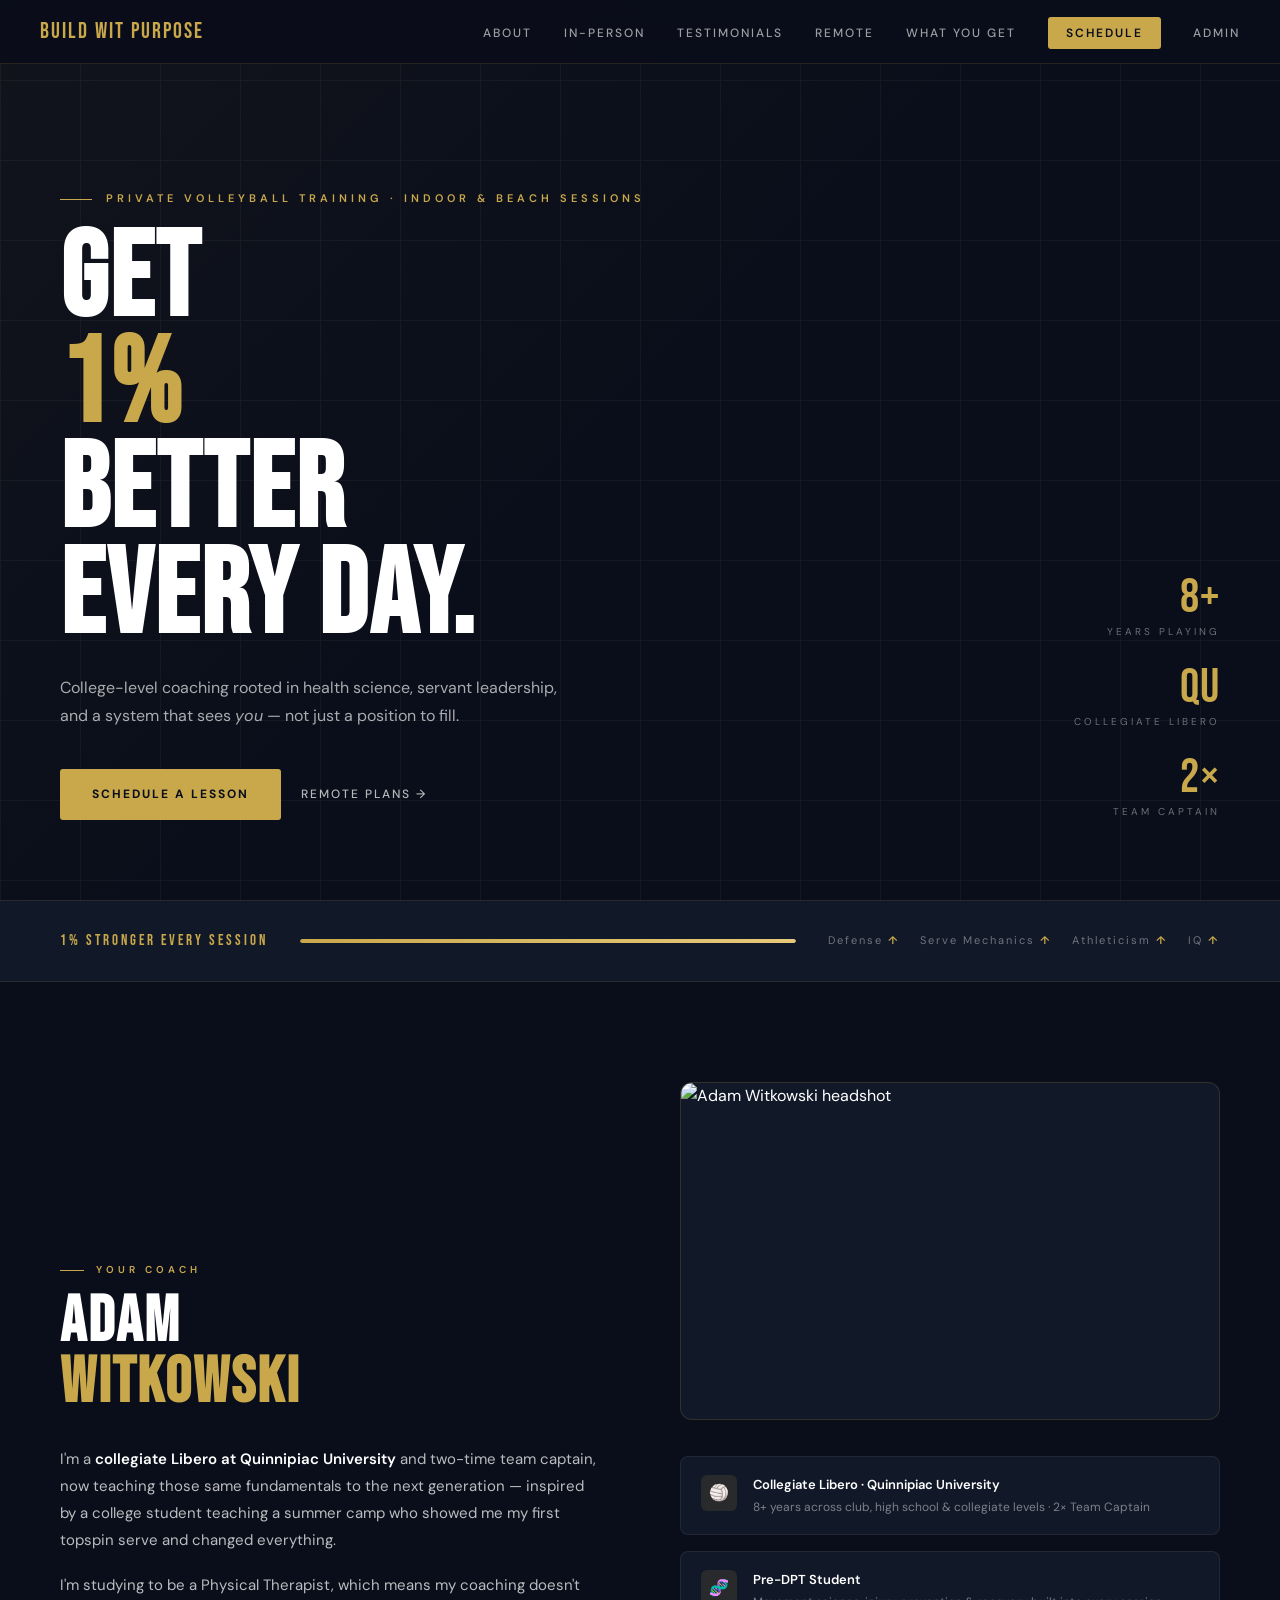
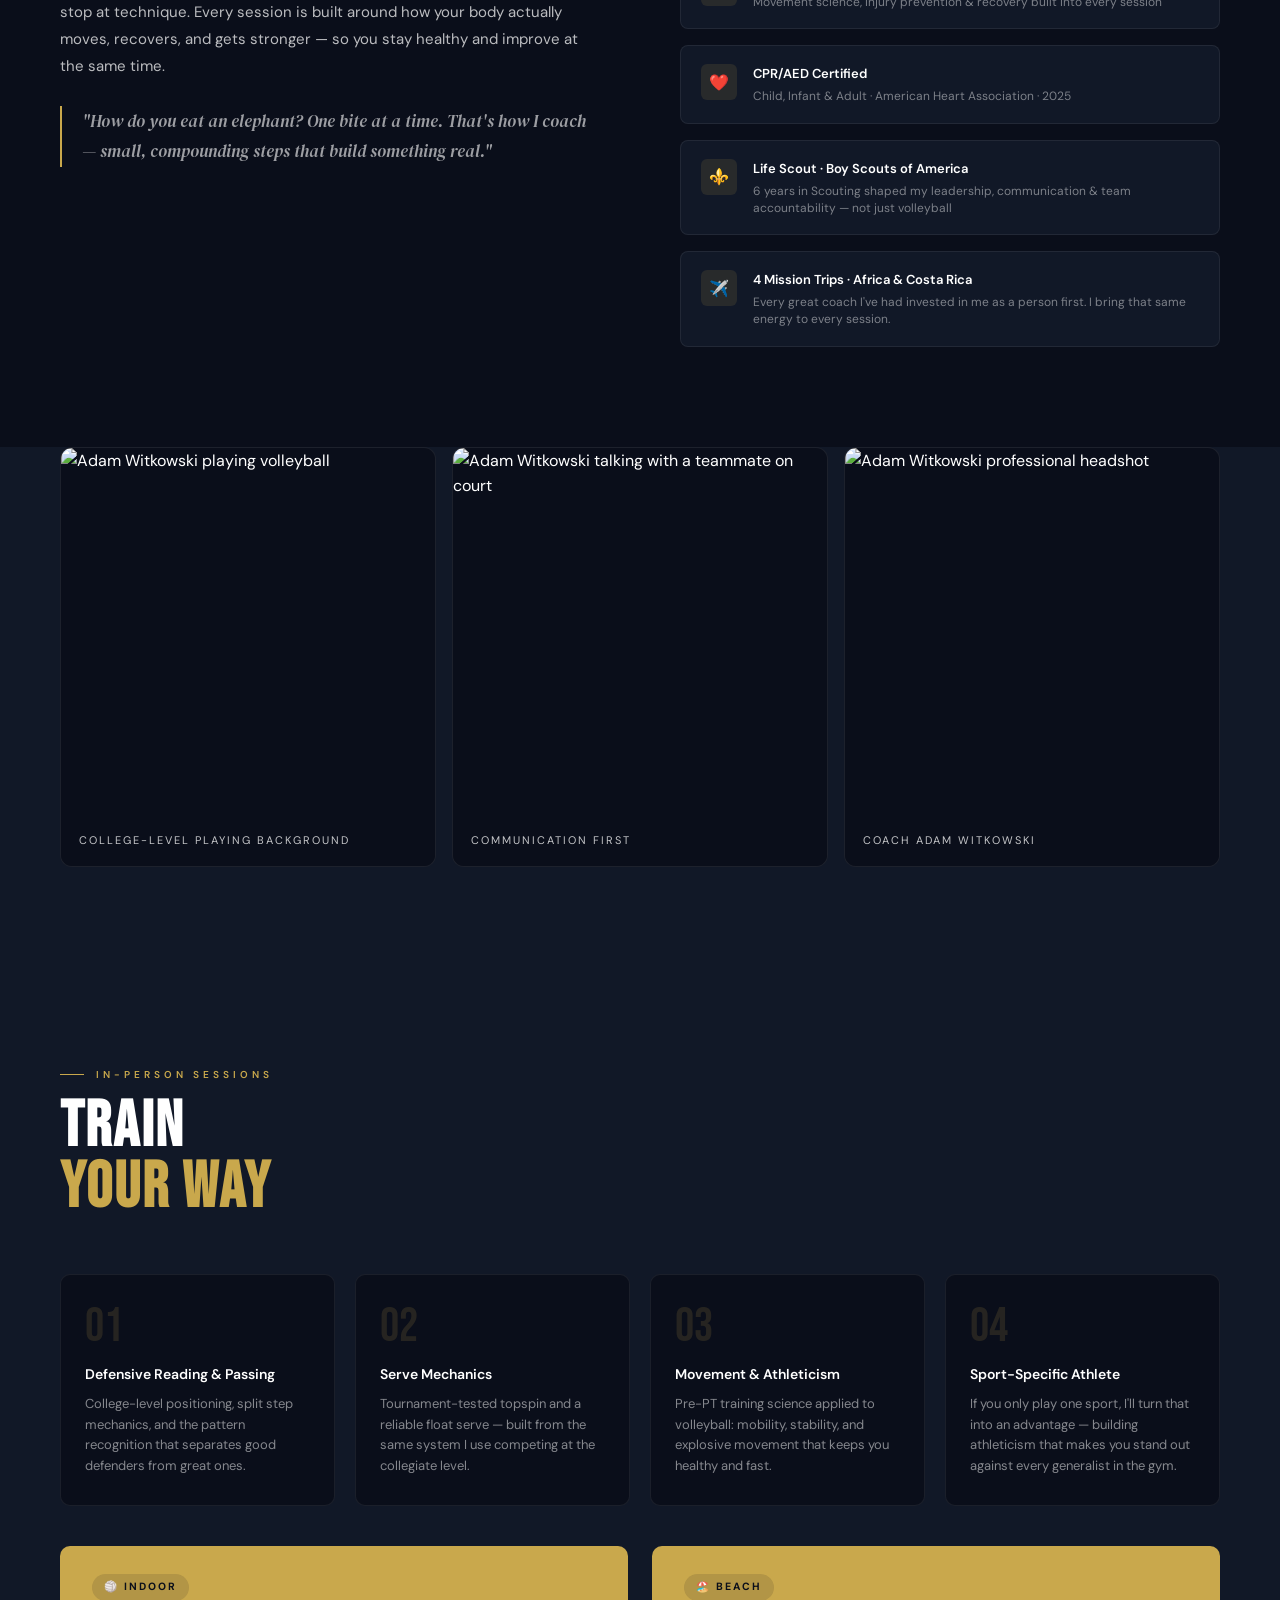
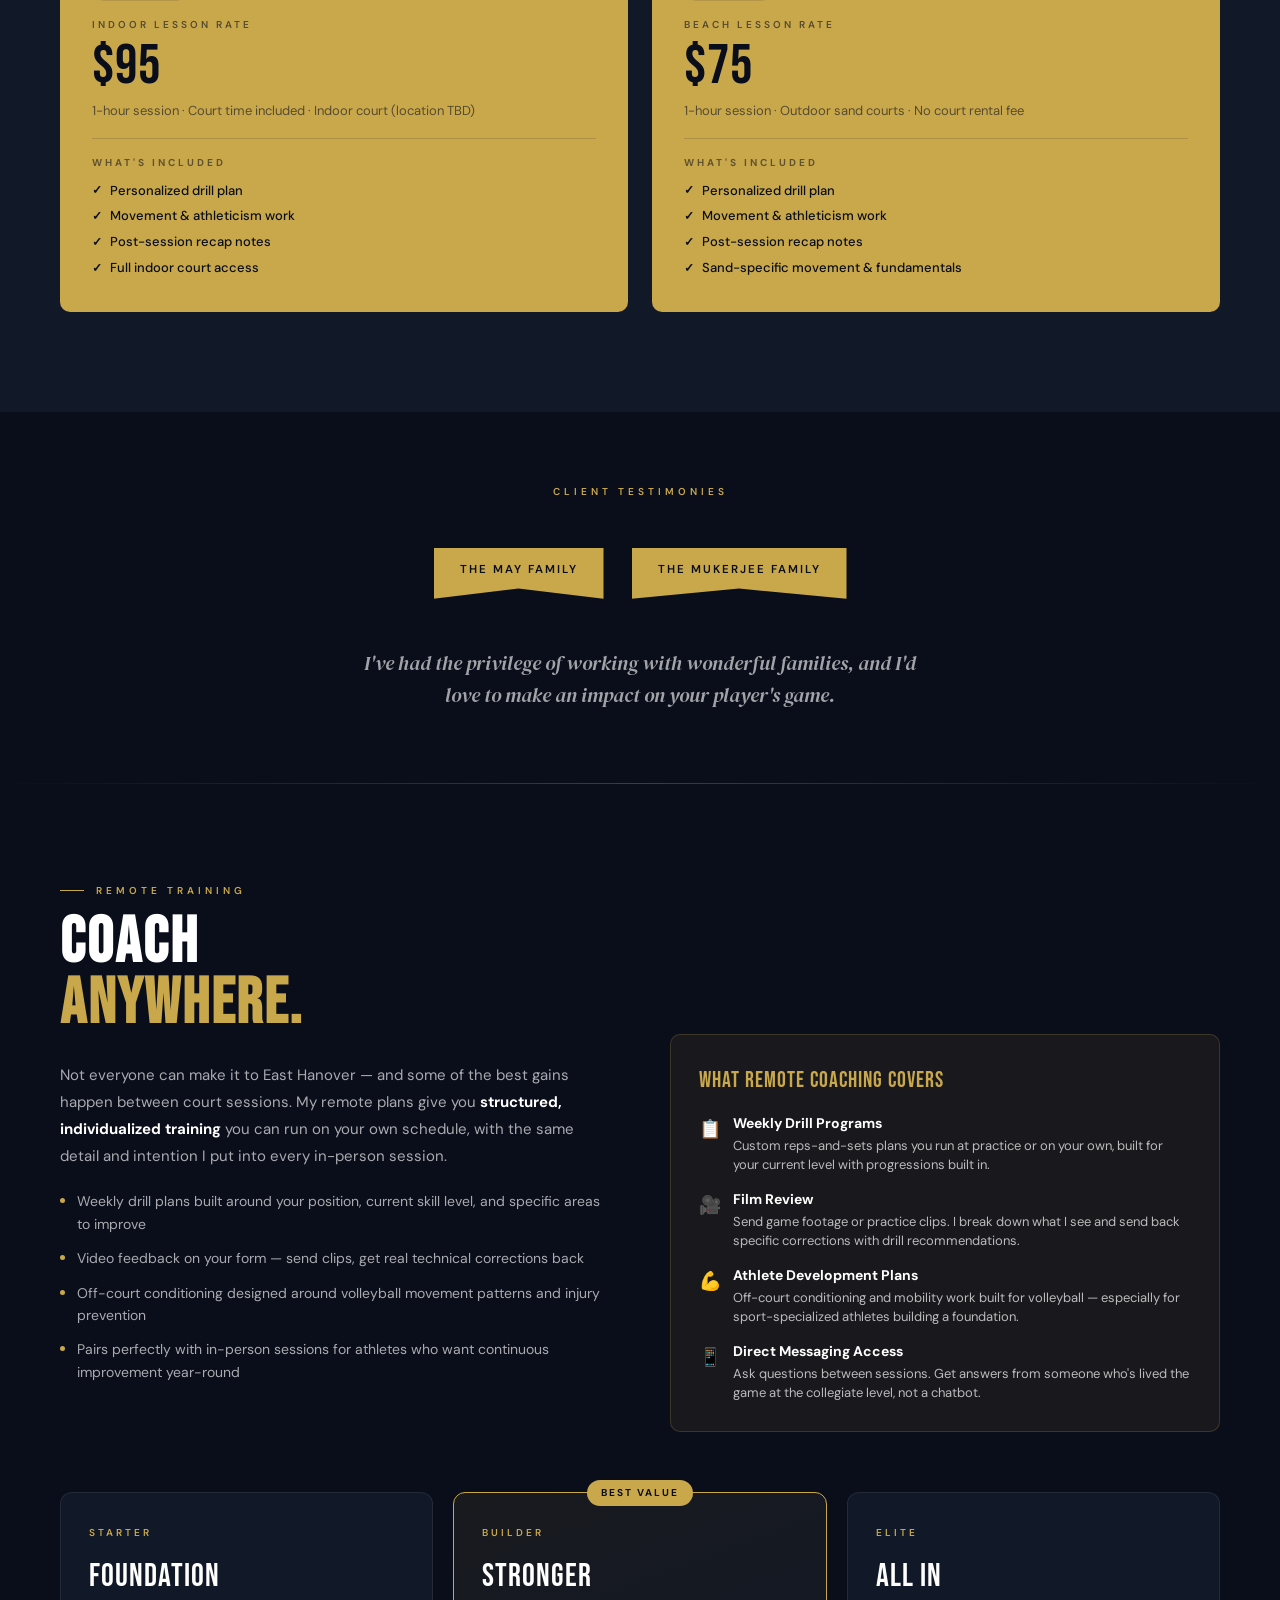
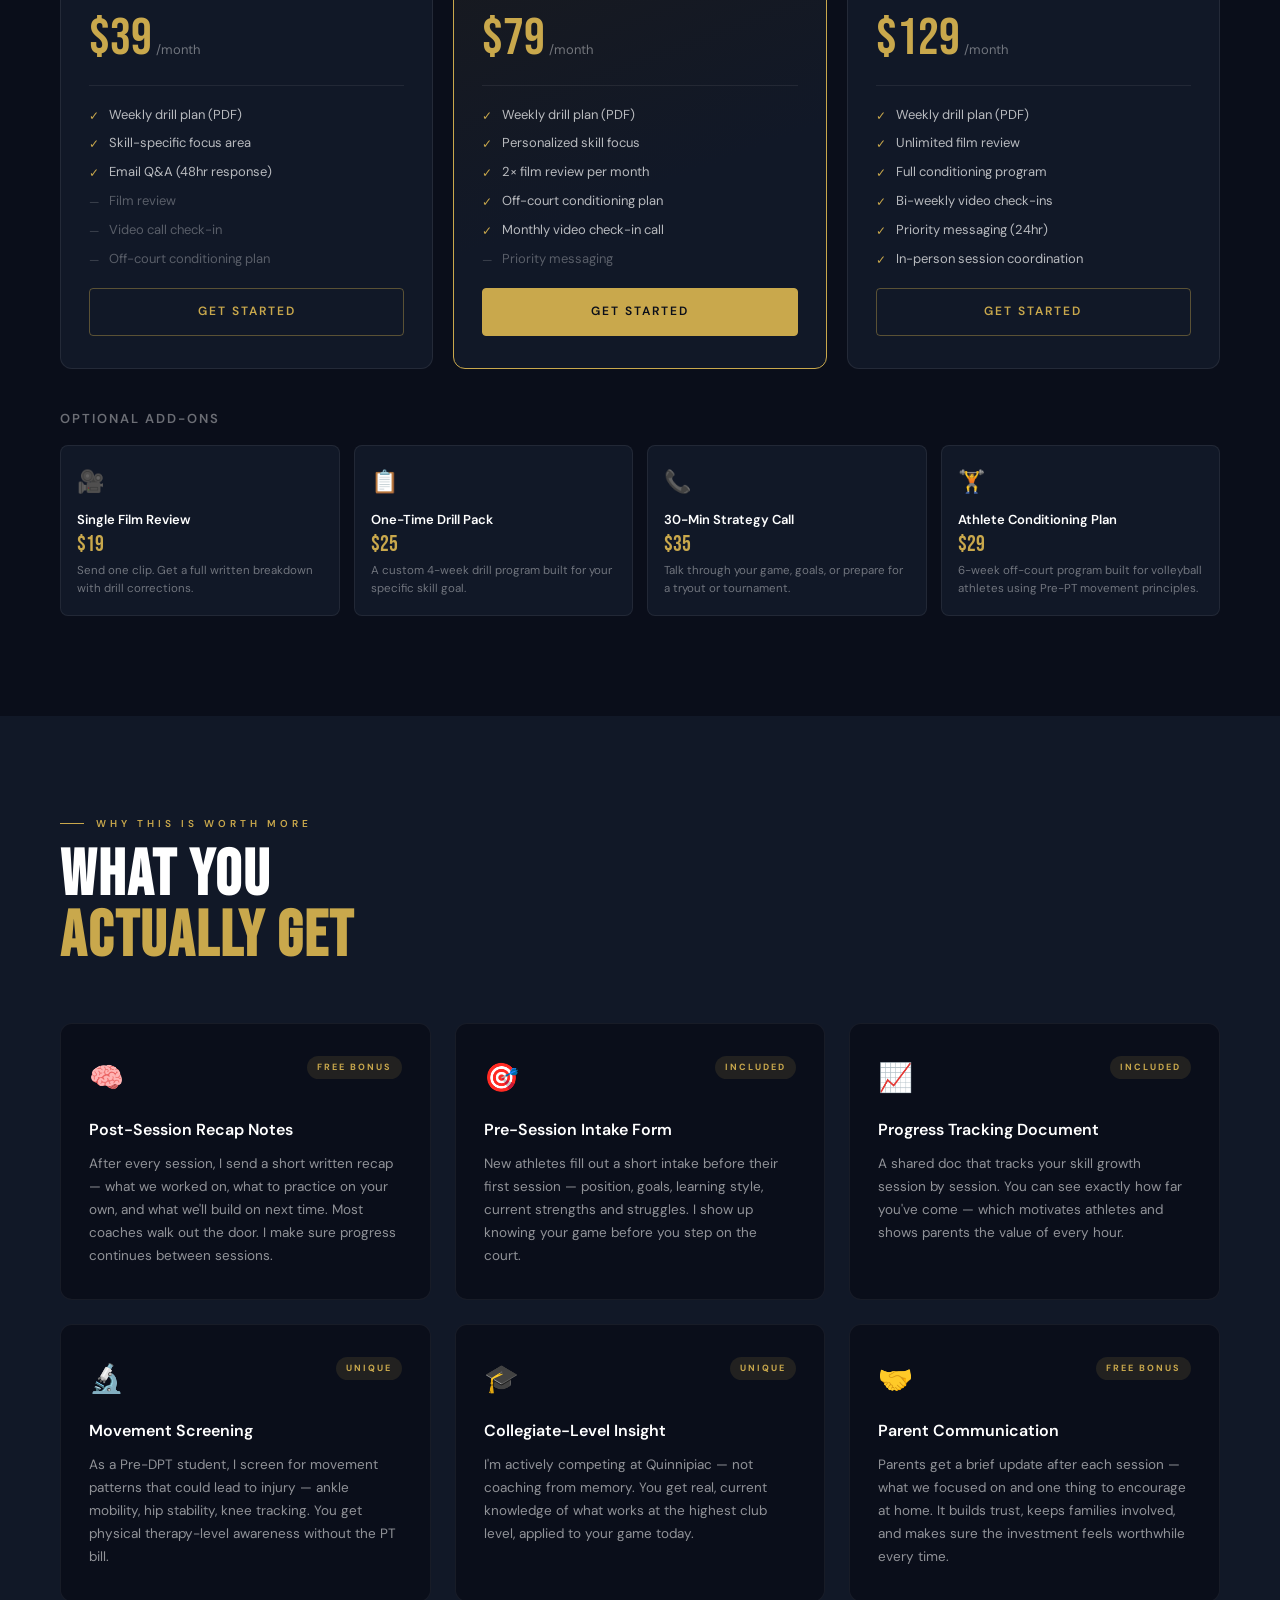
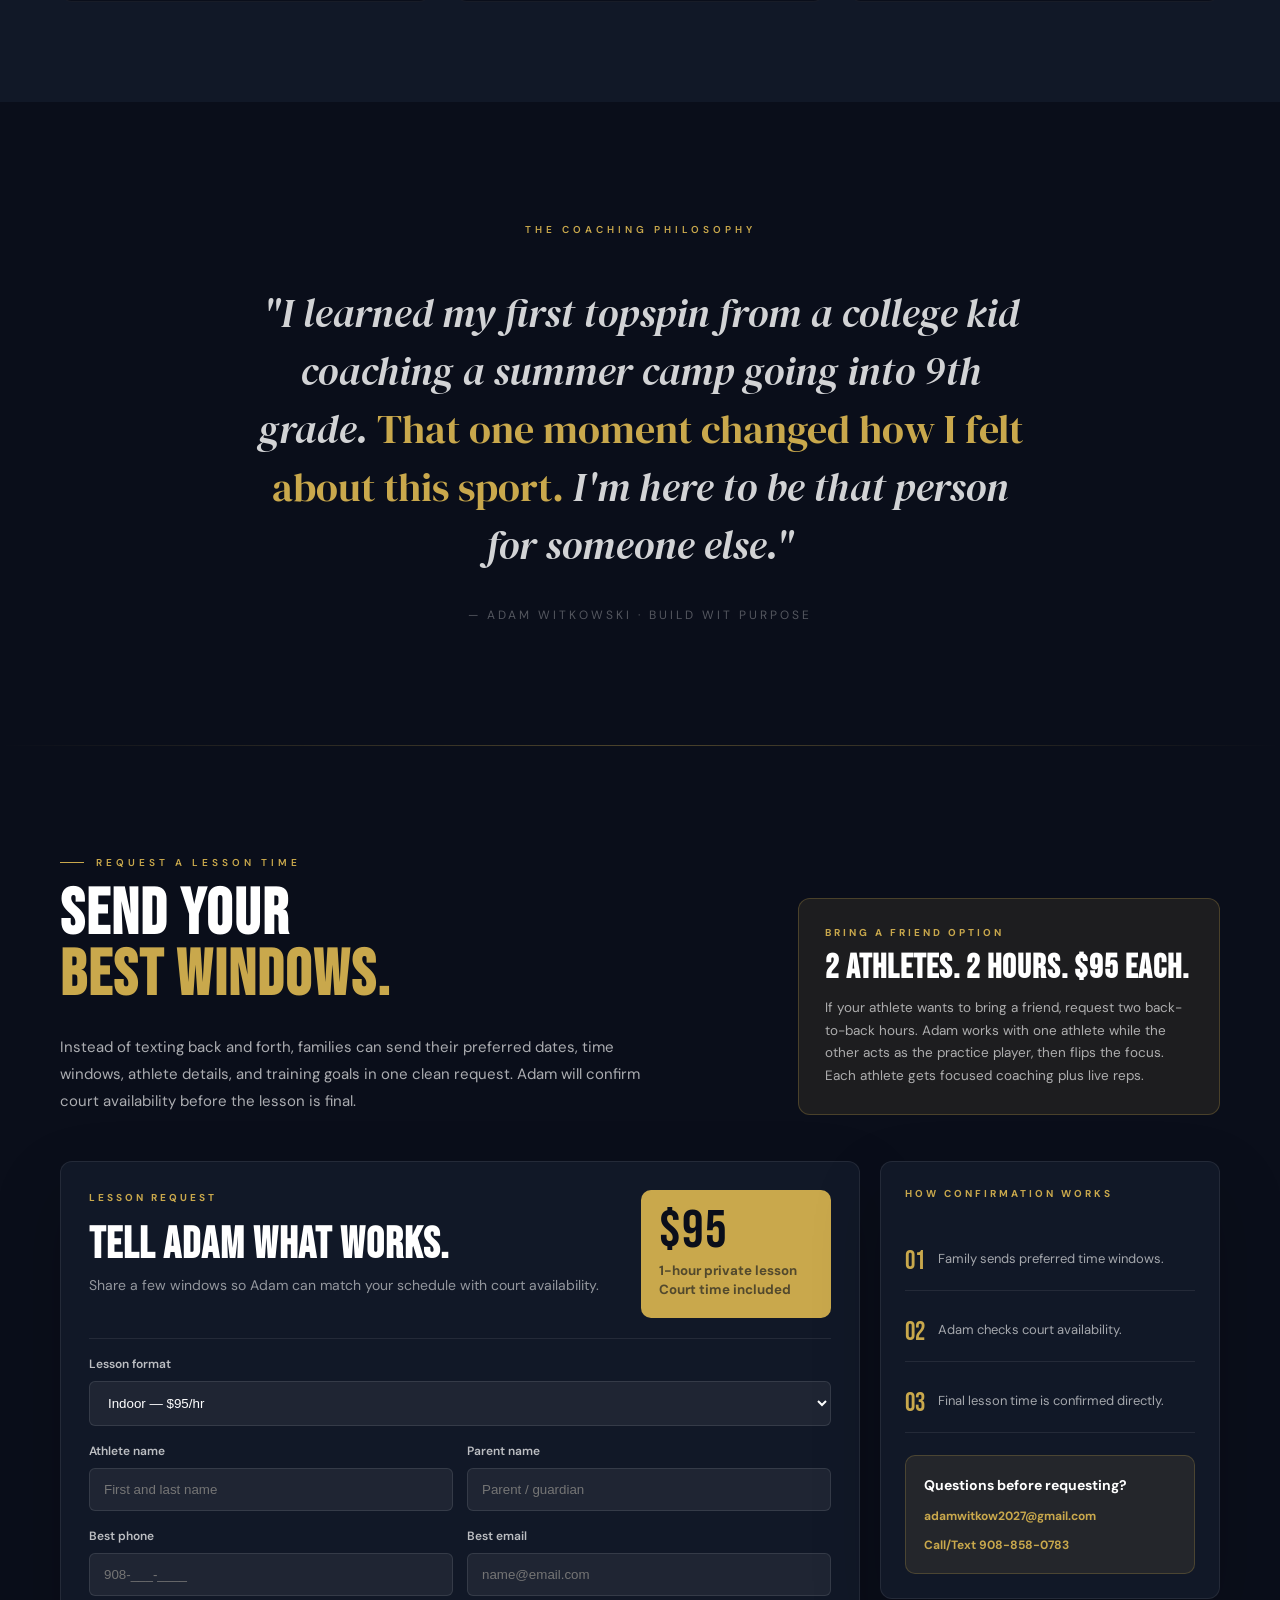
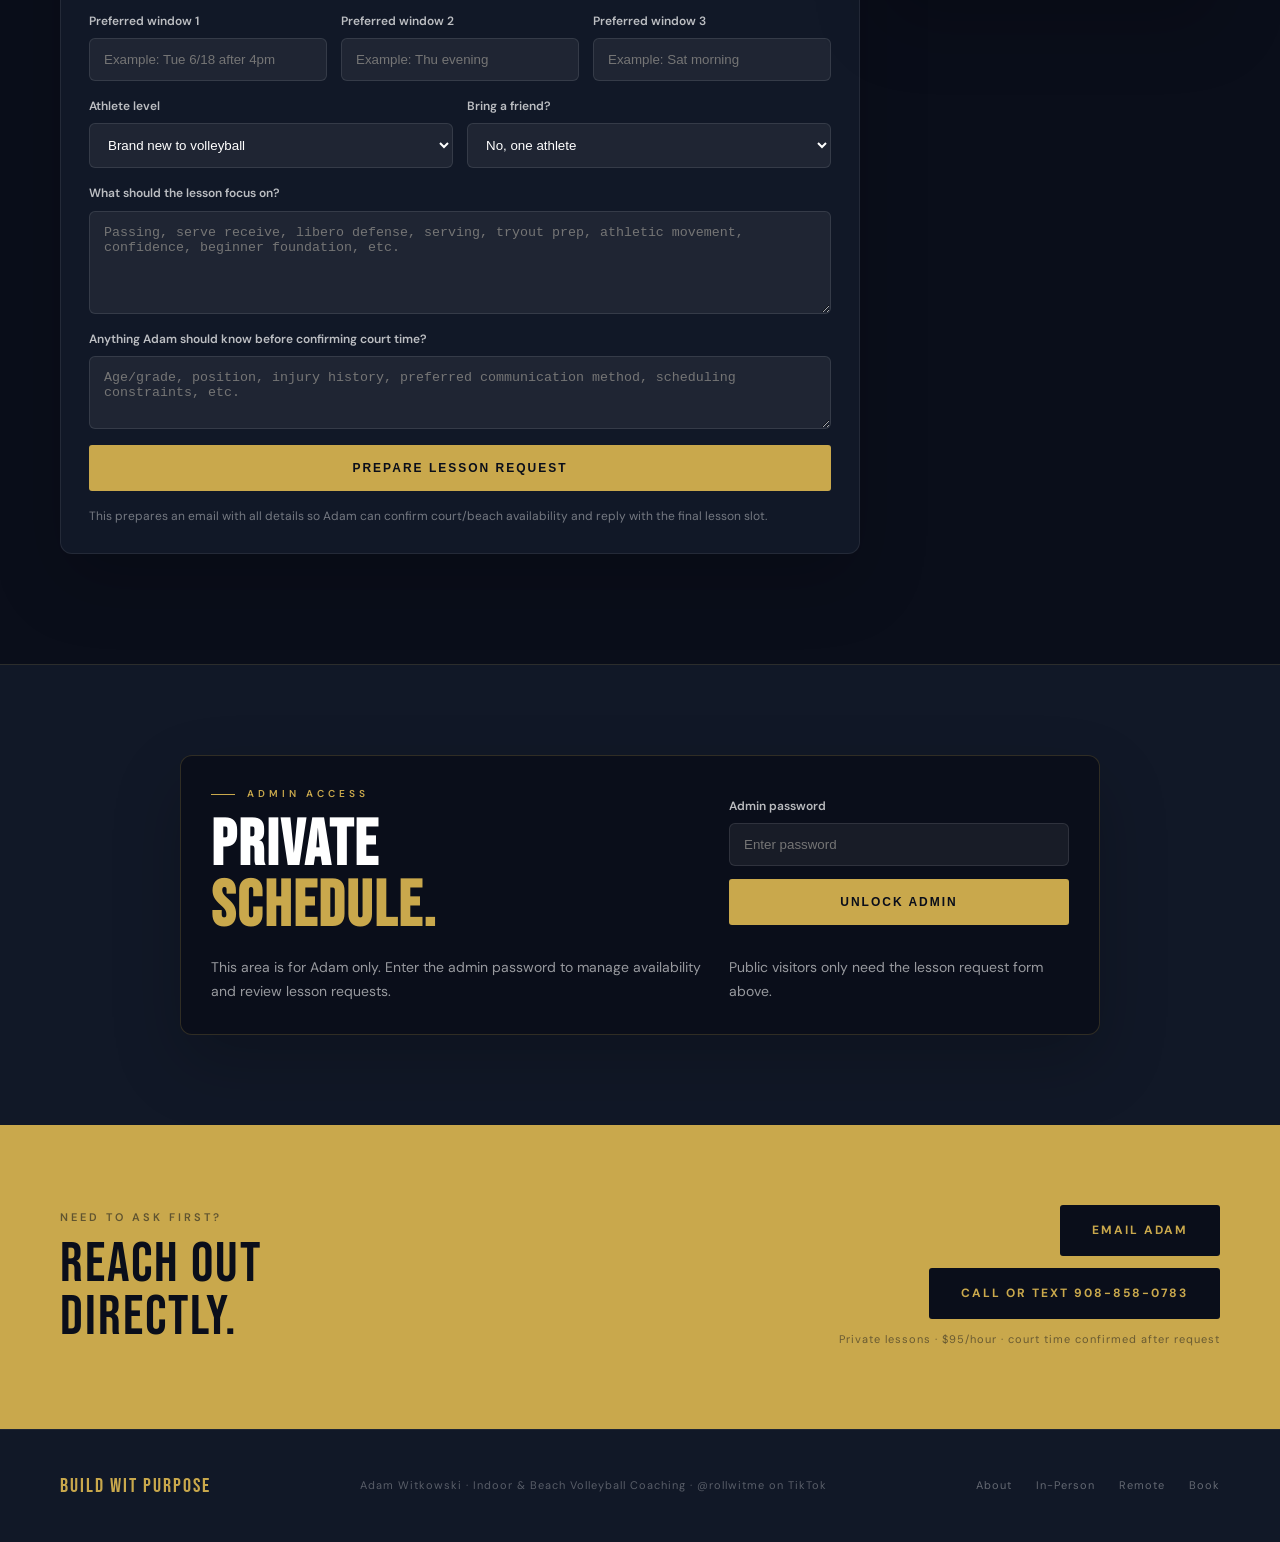
==== commit 98f6ce09: "Add files via upload" ====
--- a/index.html
+++ b/index.html
@@ -477,15 +477,35 @@
   transition: color 0.2s;
 }
 
+.training-options {
+  display: grid;
+  grid-template-columns: 1fr 1fr;
+  gap: 24px;
+  margin-top: 40px;
+}
+
 .training-price-bar {
-  margin-top: 40px;
   background: var(--gold);
   border-radius: 10px;
-  padding: 28px 36px;
+  padding: 28px 32px;
   display: flex;
+  flex-direction: column;
+  align-items: flex-start;
+  gap: 16px;
+}
+
+.tpb-badge {
+  display: inline-flex;
   align-items: center;
-  justify-content: space-between;
-  gap: 24px;
+  gap: 6px;
+  font-size: 10.5px;
+  font-weight: 700;
+  letter-spacing: 2px;
+  text-transform: uppercase;
+  color: var(--navy);
+  background: rgba(10,14,26,0.12);
+  padding: 5px 12px;
+  border-radius: 999px;
 }
 
 .tpb-left {}
@@ -501,7 +521,7 @@
 
 .tpb-price {
   font-family: 'Bebas Neue', sans-serif;
-  font-size: 64px;
+  font-size: 56px;
   color: var(--navy);
   line-height: 1;
   letter-spacing: 1px;
@@ -510,11 +530,14 @@
 .tpb-details {
   font-size: 13px;
   color: rgba(10,14,26,0.6);
-  margin-top: 4px;
+  margin-top: 6px;
 }
 
 .tpb-right {
-  text-align: right;
+  text-align: left;
+  width: 100%;
+  border-top: 1px solid rgba(10,14,26,0.15);
+  padding-top: 16px;
 }
 
 .tpb-includes-title {
@@ -533,11 +556,11 @@
   margin-bottom: 5px;
   display: flex;
   align-items: center;
-  justify-content: flex-end;
+  justify-content: flex-start;
   gap: 8px;
 }
 
-.tpb-include-item::after {
+.tpb-include-item::before {
   content: '✓';
   color: var(--navy);
   font-weight: 700;
@@ -918,6 +941,128 @@
   color: rgba(255,255,255,0.3);
 }
 
+/* ===== TESTIMONIALS ===== */
+.testimonial-section {
+  background: var(--navy);
+  display: flex;
+  flex-direction: column;
+  align-items: center;
+  text-align: center;
+  padding: 72px 60px;
+  overflow: visible;
+  scroll-margin-top: 84px;
+}
+.testimonial-section .section-eyebrow { justify-content: center; }
+.testimonial-section .section-eyebrow::before { display: none; }
+
+.testimonial-ribbons {
+  display: flex;
+  flex-wrap: wrap;
+  justify-content: center;
+  align-items: flex-start;
+  gap: 28px;
+  margin: 34px 0 8px;
+}
+
+.testimonial-ribbon {
+  position: relative;
+}
+
+.ribbon-tab {
+  font-family: inherit;
+  font-size: 11.5px;
+  font-weight: 600;
+  letter-spacing: 2px;
+  text-transform: uppercase;
+  color: var(--navy);
+  background: var(--gold);
+  border: none;
+  cursor: pointer;
+  padding: 14px 26px 22px;
+  clip-path: polygon(0 0, 100% 0, 100% 100%, 50% 80%, 0 100%);
+  transition: background 0.2s ease, transform 0.2s ease;
+}
+.ribbon-tab:hover,
+.ribbon-tab:focus-visible {
+  background: var(--gold-light);
+  transform: translateY(-1px);
+}
+
+.ribbon-card {
+  position: absolute;
+  top: calc(100% + 16px);
+  left: 50%;
+  transform: translateX(-50%) translateY(-6px);
+  width: min(360px, 86vw);
+  background: linear-gradient(165deg, var(--navy-soft), var(--navy-mid));
+  color: rgba(255,255,255,0.88);
+  border: 1px solid rgba(201,168,76,0.3);
+  border-radius: 14px;
+  padding: 34px 28px 26px;
+  box-shadow: 0 28px 60px rgba(0,0,0,0.55);
+  text-align: left;
+  font-size: 14px;
+  line-height: 1.7;
+  opacity: 0;
+  visibility: hidden;
+  pointer-events: none;
+  transition: opacity 0.2s ease, transform 0.2s ease;
+  z-index: 40;
+}
+.ribbon-card::after {
+  content: '\201C';
+  position: absolute;
+  top: 2px;
+  left: 20px;
+  font-family: 'DM Serif Display', serif;
+  font-size: 56px;
+  line-height: 1;
+  color: var(--gold);
+  opacity: 0.55;
+}
+.ribbon-card::before {
+  content: '';
+  position: absolute;
+  top: -8px;
+  left: 50%;
+  transform: translateX(-50%);
+  width: 14px;
+  height: 14px;
+  background: var(--navy-soft);
+  border-left: 1px solid rgba(201,168,76,0.3);
+  border-top: 1px solid rgba(201,168,76,0.3);
+  clip-path: polygon(0 100%, 100% 100%, 100% 0);
+  rotate: 45deg;
+}
+.ribbon-card p {
+  position: relative;
+  margin: 0;
+  font-family: 'DM Serif Display', serif;
+  font-style: italic;
+  font-size: 15px;
+  line-height: 1.65;
+  color: rgba(255,255,255,0.85);
+}
+.ribbon-card em { color: var(--gold-light); font-style: normal; }
+
+.testimonial-ribbon:hover .ribbon-card,
+.testimonial-ribbon.open .ribbon-card {
+  opacity: 1;
+  visibility: visible;
+  pointer-events: auto;
+  transform: translateX(-50%) translateY(0);
+}
+
+.testimonial-tagline {
+  font-family: 'DM Serif Display', serif;
+  font-style: italic;
+  font-size: clamp(17px, 2vw, 20px);
+  color: rgba(255,255,255,0.62);
+  line-height: 1.6;
+  max-width: 560px;
+  margin: 40px 0 0;
+}
+
 /* ===== CTA FOOTER ===== */
 .cta-section {
   background: var(--gold);
@@ -1697,9 +1842,249 @@
 @media (max-width: 1050px) {
   .schedule-intro, .schedule-shell, .request-shell, .admin-gate, .admin-grid, .photo-grid { grid-template-columns: 1fr; }
   .photo-tile.large { grid-row: auto; }
+  .nav-links { gap: 13px; }
+  .nav-links a { font-size: 10px; letter-spacing: 0.8px; }
+  .nav-cta { padding: 8px 14px; }
+  nav { padding: 0 20px; }
+  .nav-brand { font-size: 18px; }
 }
 
 @media (max-width: 768px) {
+
+  .direct-contact-card a[href="mailto:adamwitkow2027@gmail.com"],
+  .direct-contact-card a[href="mailto:adamwitow2027@gmail.com"] {
+    background-color: #C9A84C;
+    color: #0a0e1a;
+    padding: 14px 28px;
+    border-radius: 4px;
+    font-weight: 700;
+    font-size: 13px;
+    letter-spacing: 2px;
+    text-transform: uppercase;
+    display: block;
+    text-align: center;
+    text-decoration: none;
+    margin-top: 16px;
+  }
+
+  .value-section {
+    padding: 60px 20px;
+  }
+
+  .value-grid {
+    grid-template-columns: 1fr;
+  }
+
+  .value-card:nth-child(1) .value-body,
+  .value-card:nth-child(2) .value-body,
+  .value-card:nth-child(3) .value-body,
+  .value-card:nth-child(4) .value-body,
+  .value-card:nth-child(5) .value-body,
+  .value-card:nth-child(6) .value-body {
+    font-size: 0;
+    line-height: 0;
+  }
+
+  .value-card .value-body::after {
+    display: block;
+    font-size: 13.5px;
+    line-height: 1.7;
+    color: rgba(255,255,255,0.55);
+  }
+
+  .value-card:nth-child(1) .value-body::after {
+    content: 'A written summary of what we covered and what to practice before next time.';
+  }
+
+  .value-card:nth-child(2) .value-body::after {
+    content: 'I learn your game, goals, and learning style before you step on the court.';
+  }
+
+  .value-card:nth-child(3) .value-body::after {
+    content: 'A shared doc showing your skill growth session by session — visible to you and your parents.';
+  }
+
+  .value-card:nth-child(4) .value-body::after {
+    content: 'Pre-PT level screening for injury risk built into every session at no extra cost.';
+  }
+
+  .value-card:nth-child(5) .value-body::after {
+    content: "I'm actively competing at Quinnipiac — you get current, real knowledge, not memory.";
+  }
+
+  .value-card:nth-child(6) .value-body::after {
+    content: 'A brief parent update after each session with one thing to encourage at home.';
+  }
+
+  .ecoach-section {
+    padding: 60px 20px;
+  }
+
+  .ecoach-intro {
+    grid-template-columns: 1fr;
+    gap: 32px;
+  }
+
+  .ecoach-desc {
+    font-size: 0;
+    line-height: 0;
+  }
+
+  .ecoach-desc * {
+    display: none;
+  }
+
+  .ecoach-desc::after {
+    content: 'Not everyone can make it to East Hanover. My remote plans give you structured, individualized training on your schedule — with the same detail as every in-person session.';
+    display: block;
+    font-size: 15px;
+    line-height: 1.8;
+    color: rgba(255,255,255,0.65);
+  }
+
+  .ecoach-plans {
+    grid-template-columns: 1fr;
+  }
+
+  .addons-grid {
+    grid-template-columns: 1fr 1fr;
+  }
+
+  .addons-title {
+    text-align: center;
+  }
+
+  .training-section {
+    padding: 40px 20px;
+  }
+
+  .training-grid {
+    grid-template-columns: 1fr;
+  }
+
+  .training-options {
+    grid-template-columns: 1fr;
+  }
+
+  .tpb-price {
+    font-size: 48px;
+  }
+
+  .hero {
+    padding: 80px 24px 60px;
+  }
+
+  .hero-headline {
+    font-size: 72px;
+  }
+
+  .hero-sub {
+    font-size: 14px;
+  }
+
+  .hero-actions {
+    flex-direction: column;
+    align-items: flex-start;
+    gap: 12px;
+  }
+
+  .hero-stats {
+    position: relative;
+    right: auto;
+    bottom: auto;
+    flex-direction: row;
+    justify-content: flex-start;
+    gap: 24px;
+    margin-top: 32px;
+    align-items: flex-start;
+  }
+
+  .hero-stat {
+    text-align: left;
+  }
+
+  .percent-bar-section {
+    flex-direction: column;
+    gap: 14px;
+    padding: 24px 20px;
+    align-items: stretch;
+  }
+
+  .progress-sessions {
+    display: none;
+  }
+
+  nav {
+    height: auto;
+    padding: 16px 20px;
+    flex-wrap: wrap;
+  }
+
+  .nav-brand {
+    font-size: 18px;
+  }
+
+  .nav-toggle {
+    display: inline-flex !important;
+    width: 44px;
+    height: 44px;
+    margin-left: auto;
+    border: 0;
+    background: transparent;
+    align-items: center;
+    justify-content: center;
+    flex-direction: column;
+    gap: 6px;
+    cursor: pointer;
+  }
+
+  .nav-toggle span {
+    display: block;
+    width: 26px;
+    height: 2px;
+    background: var(--gold);
+    border-radius: 999px;
+    transition: transform 0.2s, opacity 0.2s;
+  }
+
+  .nav-links {
+    display: none;
+  }
+
+  nav.nav-open .nav-links {
+    display: flex;
+    flex-direction: column;
+    align-items: stretch;
+    gap: 0;
+    width: 100%;
+    margin-top: 16px;
+    padding-top: 8px;
+    border-top: 1px solid rgba(201,168,76,0.18);
+  }
+
+  nav.nav-open .nav-links li {
+    width: 100%;
+  }
+
+  nav.nav-open .nav-links a {
+    min-height: 48px;
+    display: flex;
+    align-items: center;
+    width: 100%;
+    padding: 0;
+  }
+
+  nav.nav-open .nav-toggle span:nth-child(1) {
+    transform: translateY(8px) rotate(45deg);
+  }
+
+  nav.nav-open .nav-toggle span:nth-child(2) {
+    opacity: 0;
+  }
+
+  nav.nav-open .nav-toggle span:nth-child(3) {
+    transform: translateY(-8px) rotate(-45deg);
+  }
   .photo-section, .schedule-section, .admin-section { padding-left: 24px; padding-right: 24px; }
   .form-grid.two-col, .form-grid.three-col { grid-template-columns: 1fr; }
   .request-board-header { flex-direction: column; }
@@ -1707,6 +2092,548 @@
   .schedule-shell { gap: 14px; }
   .month-row, .slot-head { align-items: flex-start; flex-direction: column; }
   .contact-options { grid-template-columns: 1fr; }
+  /* final mobile polish pass */
+
+  section,
+  .hero,
+  .about-section,
+  .photo-section,
+  .training-section,
+  .ecoach-section,
+  .value-section,
+  .philosophy-section,
+  .testimonial-section,
+  .schedule-section,
+  .admin-section {
+    padding: 60px 20px;
+  }
+
+  .section-title {
+    font-size: clamp(36px, 8vw, 52px);
+  }
+
+  html,
+  body {
+    overflow-x: hidden;
+  }
+
+  *,
+  *::before,
+  *::after {
+    max-width: 100vw;
+  }
+
+  img,
+  video,
+  iframe {
+    max-width: 100%;
+  }
+
+  .btn-primary,
+  .btn-dark {
+    width: 100%;
+    text-align: center;
+  }
+
+  /* mobile request section centering */
+
+  .schedule-section,
+  .schedule-section .schedule-intro,
+  .schedule-section .schedule-copy,
+  .schedule-section .request-shell,
+  .schedule-section .request-board,
+  .schedule-section .request-board-header,
+  .schedule-section .request-side-panel,
+  .schedule-section .direct-contact-card {
+    text-align: center;
+  }
+
+  .schedule-section {
+    padding: 60px 20px;
+  }
+
+  .schedule-section > *,
+  .schedule-section .schedule-intro,
+  .schedule-section .schedule-copy,
+  .schedule-section .request-shell,
+  .schedule-section .request-board,
+  .schedule-section .request-board-header,
+  .schedule-section .request-board-header > *,
+  .schedule-section .request-side-panel,
+  .schedule-section .direct-contact-card,
+  .schedule-section .form-grid,
+  .schedule-section label {
+    width: 100%;
+    margin-left: auto;
+    margin-right: auto;
+  }
+
+  .schedule-section .btn-primary,
+  .schedule-section .btn-dark,
+  .schedule-section a,
+  .schedule-section button {
+    display: block;
+    width: 100%;
+    text-align: center;
+  }
+
+  .schedule-section .section-eyebrow {
+    justify-content: center;
+  }
+
+  .schedule-section .request-board-header,
+  .schedule-section .request-step {
+    align-items: center;
+  }
+
+  .schedule-section .request-step {
+    justify-content: center;
+  }
+
+  .schedule-section .rate-card-mini {
+    margin-left: auto;
+    margin-right: auto;
+  }
+
+  /* mobile about credential card centering */
+
+  .about-section {
+    grid-template-columns: 1fr;
+    padding: 60px 20px;
+  }
+
+  .about-left,
+  .about-right {
+    width: 100%;
+  }
+
+  .credential-card {
+    width: 100%;
+    margin: 0 auto;
+  }
+
+
+  /* force-center mobile booking request + confirmation panels */
+  html,
+  body,
+  .schedule-section {
+    overflow-x: hidden;
+  }
+
+  .schedule-section {
+    padding: 60px 20px;
+  }
+
+  .schedule-section,
+  .schedule-section * {
+    max-width: 100%;
+    box-sizing: border-box;
+  }
+
+  .schedule-intro,
+  .request-shell,
+  .form-grid,
+  .form-grid.two-col,
+  .form-grid.three-col {
+    grid-template-columns: 1fr;
+  }
+
+  .request-board-header,
+  .request-step,
+  .direct-contact-card,
+  .schedule-section .hero-actions,
+  .schedule-section .contact-options {
+    flex-direction: column;
+    align-items: center;
+  }
+
+  .schedule-section,
+  .schedule-intro,
+  .schedule-copy,
+  .friend-card,
+  .request-shell,
+  .request-board,
+  .request-board-header,
+  .request-board-header > div,
+  .request-board-header p,
+  .rate-card-mini,
+  .form-grid,
+  .request-board label,
+  .request-board input,
+  .request-board textarea,
+  .request-board select,
+  .request-side-panel,
+  .request-step,
+  .request-step p,
+  .direct-contact-card,
+  .direct-contact-card a {
+    width: 100%;
+    margin-left: auto;
+    margin-right: auto;
+  }
+
+  .schedule-section,
+  .schedule-copy,
+  .request-board,
+  .request-board-header,
+  .request-board-header > div,
+  .request-board-header p,
+  .request-side-panel,
+  .request-step,
+  .request-step p,
+  .direct-contact-card {
+    text-align: center;
+  }
+
+  .request-board,
+  .request-side-panel,
+  .friend-card,
+  .rate-card-mini,
+  .direct-contact-card {
+    padding-left: 20px;
+    padding-right: 20px;
+  }
+
+  .request-board-header,
+  .request-step {
+    justify-content: center;
+    gap: 14px;
+  }
+
+  .request-board .btn-primary,
+  .direct-contact-card a,
+  .schedule-section button,
+  .schedule-section a {
+    display: block;
+    width: 100%;
+    text-align: center;
+  }
+
+  .schedule-section .section-eyebrow {
+    justify-content: center;
+  }
+
+
+  /* mobile admin lock icon restore */
+  .admin-section {
+    text-align: center;
+  }
+
+  .admin-gate,
+  .admin-gate > div,
+  .admin-intro {
+    display: flex;
+    flex-direction: column;
+    align-items: center;
+    text-align: center;
+  }
+
+  .admin-gate::before {
+    content: '🔒';
+    display: block;
+    width: 56px;
+    height: 56px;
+    line-height: 56px;
+    margin: 0 auto 18px;
+    border-radius: 50%;
+    background: rgba(201,168,76,0.12);
+    border: 1px solid rgba(201,168,76,0.3);
+    color: var(--gold);
+    font-size: 28px;
+    text-align: center;
+  }
+
+  .admin-section .section-eyebrow,
+  .admin-section .section-title,
+  .admin-section p {
+    text-align: center;
+  }
+
+  .admin-section .section-eyebrow {
+    justify-content: center;
+  }
+
+
+  /* surgical lesson request mobile alignment fix */
+  .schedule-section {
+    padding: 60px 20px;
+    overflow-x: hidden;
+  }
+
+  .request-shell {
+    width: 100%;
+    margin: 0 auto;
+    padding: 0;
+  }
+
+  .request-board {
+    width: 100%;
+    padding: 0;
+    margin: 0;
+  }
+
+  .request-board-header {
+    width: 100%;
+    text-align: left;
+    padding: 0;
+    margin: 0;
+  }
+
+  #availability-request-form .request-board-header h3 {
+    font-size: 28px;
+    margin: 0;
+    padding: 0;
+  }
+
+  #availability-request-form .request-board-header .panel-label {
+    margin: 0 0 8px 0;
+  }
+
+
+  /* final mobile polish for booking/admin/cta */
+  .schedule-section {
+    padding: 60px 20px;
+    overflow-x: hidden;
+  }
+
+  .request-shell {
+    width: 100%;
+    max-width: 100%;
+    margin: 0 auto;
+    padding: 0;
+    gap: 20px;
+  }
+
+  .request-board,
+  .request-side-panel {
+    width: 100%;
+    max-width: 100%;
+    margin: 0 auto;
+    padding: 24px 18px 26px;
+    border: 1px solid rgba(201,168,76,0.26);
+    border-left: 1px solid rgba(201,168,76,0.26);
+    border-right: 1px solid rgba(201,168,76,0.26);
+    border-radius: 12px;
+    background: var(--navy-mid);
+    box-shadow: 0 18px 42px rgba(0,0,0,0.24);
+    overflow: hidden;
+  }
+
+  .request-board-header {
+    width: 100%;
+    padding: 18px 0 22px;
+    margin: 0 0 18px;
+    border-bottom: 1px solid rgba(255,255,255,0.1);
+    text-align: left;
+    align-items: stretch;
+  }
+
+  #availability-request-form .request-board-header .panel-label {
+    margin: 0 0 12px 0;
+    display: block;
+  }
+
+  #availability-request-form .request-board-header h3 {
+    font-size: 34px;
+    line-height: 1;
+    margin: 0 0 10px;
+    padding: 0;
+  }
+
+  #availability-request-form .request-board-header p {
+    margin: 0;
+    padding: 0;
+    max-width: 100%;
+    text-align: left;
+  }
+
+  .rate-card-mini {
+    width: 100%;
+    margin: 14px auto 0;
+  }
+
+  .request-board label,
+  .request-board input,
+  .request-board textarea,
+  .request-board select {
+    text-align: left;
+  }
+
+  .request-board .btn-primary {
+    width: 100%;
+    display: block;
+    text-align: center;
+    box-sizing: border-box;
+  }
+
+  .request-side-panel {
+    text-align: center;
+  }
+
+  .request-side-panel .panel-label {
+    display: block;
+    text-align: center;
+    margin-bottom: 8px;
+  }
+
+  .request-step {
+    width: 100%;
+    margin: 0 auto;
+    padding: 16px 0;
+    flex-direction: column;
+    align-items: center;
+    justify-content: center;
+    text-align: center;
+  }
+
+  .request-step p {
+    text-align: center;
+    margin: 0;
+  }
+
+  .direct-contact-card {
+    width: 100%;
+    margin: 12px auto 0;
+    padding: 18px;
+    text-align: center;
+    border: 1px solid rgba(201,168,76,0.28);
+    border-left: 1px solid rgba(201,168,76,0.28);
+    border-right: 1px solid rgba(201,168,76,0.28);
+  }
+
+  .direct-contact-card a[href="mailto:adamwitkow2027@gmail.com"],
+  .direct-contact-card a[href="mailto:adamwitow2027@gmail.com"] {
+    background-color: #C9A84C;
+    color: #0a0e1a;
+    padding: 14px 18px;
+    border-radius: 4px;
+    font-weight: 700;
+    font-size: 13px;
+    letter-spacing: 2px;
+    text-transform: uppercase;
+    display: block;
+    width: 100%;
+    height: auto;
+    text-align: center;
+    text-decoration: none;
+    margin-top: 16px;
+  }
+
+  .direct-contact-card a[href^="tel:"] {
+    display: block;
+    width: 100%;
+    padding: 12px 18px;
+    text-align: center;
+    border: 1px solid rgba(201,168,76,0.28);
+    border-radius: 4px;
+    margin-top: 10px;
+  }
+
+  .admin-section.admin-locked .admin-protected {
+    display: none !important;
+  }
+
+  .admin-section.admin-locked .admin-gate {
+    display: flex !important;
+  }
+
+  .admin-gate {
+    width: 100%;
+    margin: 0 auto;
+    padding: 26px 18px;
+    border: 1px solid rgba(201,168,76,0.26);
+    border-left: 1px solid rgba(201,168,76,0.26);
+    border-right: 1px solid rgba(201,168,76,0.26);
+    border-radius: 12px;
+    background: var(--navy);
+  }
+
+  .admin-gate-form,
+  .admin-gate-form label,
+  .admin-gate-form input,
+  .admin-gate-form button {
+    width: 100%;
+  }
+
+  .cta-section {
+    width: 100%;
+    padding: 60px 20px;
+    flex-direction: column;
+    align-items: stretch;
+    gap: 24px;
+    text-align: center;
+    overflow: hidden;
+  }
+
+  .cta-left,
+  .cta-right {
+    width: 100%;
+    max-width: 100%;
+    align-items: stretch;
+    text-align: center;
+  }
+
+  .cta-headline {
+    max-width: 100%;
+    font-size: clamp(42px, 12vw, 56px);
+  }
+
+  .cta-right .btn-dark {
+    width: 100%;
+    max-width: 100%;
+    display: block;
+    text-align: center;
+    box-sizing: border-box;
+    white-space: normal;
+  }
+
+  .cta-note {
+    width: 100%;
+    text-align: center;
+    line-height: 1.5;
+  }
+
+
+  /* mobile footer usability polish */
+  footer {
+    width: 100%;
+    padding: 34px 20px;
+    flex-direction: column;
+    align-items: center;
+    justify-content: center;
+    gap: 16px;
+    text-align: center;
+    overflow-x: hidden;
+  }
+
+  .footer-brand,
+  .footer-meta,
+  .footer-links {
+    width: 100%;
+    max-width: 100%;
+    text-align: center;
+  }
+
+  .footer-meta {
+    line-height: 1.6;
+  }
+
+  .footer-links {
+    display: flex;
+    flex-wrap: wrap;
+    justify-content: center;
+    gap: 14px 18px;
+  }
+
+  .footer-links a {
+    display: inline-flex;
+    min-height: 36px;
+    align-items: center;
+    justify-content: center;
+    padding: 0 4px;
+    white-space: nowrap;
+  }
+
 }
 
 </style>
@@ -1716,9 +2643,15 @@
 <!-- NAV -->
 <nav>
   <div class="nav-brand">Build Wit Purpose</div>
+  <button class="nav-toggle" type="button" aria-label="Toggle navigation" aria-expanded="false" style="display:none">
+    <span></span>
+    <span></span>
+    <span></span>
+  </button>
   <ul class="nav-links">
     <li><a href="#about">About</a></li>
     <li><a href="#training">In-Person</a></li>
+    <li><a href="#testimonials">Testimonials</a></li>
     <li><a href="#ecoaching">Remote</a></li>
     <li><a href="#value">What You Get</a></li>
     <li><a href="#book" class="nav-cta">Schedule</a></li>
@@ -1731,7 +2664,7 @@
   <div class="hero-bg"></div>
   <div class="court-lines"></div>
 
-  <div class="hero-eyebrow">Private Volleyball Training · CJVA East Hanover, NJ</div>
+  <div class="hero-eyebrow">Private Volleyball Training · Indoor & Beach Sessions</div>
 
   <h1 class="hero-headline">
     GET<br><span class="accent">1%</span><br>BETTER<br>EVERY DAY.
@@ -1784,7 +2717,7 @@
 
     <div class="about-body">
       <p>
-        I'm a <strong>collegiate Libero at Quinnipiac University</strong> and two-time team captain who came back to coach at CJVA — the same gym where a college student teaching a summer camp showed me my first topspin serve and changed everything.
+        I'm a <strong>collegiate Libero at Quinnipiac University</strong> and two-time team captain, now teaching those same fundamentals to the next generation — inspired by a college student teaching a summer camp who showed me my first topspin serve and changed everything.
       </p>
       <p>
         I'm studying to be a Physical Therapist, which means my coaching doesn't stop at technique. Every session is built around how your body actually moves, recovers, and gets stronger — so you stay healthy and improve at the same time.
@@ -1857,7 +2790,7 @@
 <!-- IN-PERSON TRAINING -->
 <section class="training-section" id="training">
   <div class="section-eyebrow">In-Person Sessions</div>
-  <h2 class="section-title">TRAIN AT<br><span class="accent">CJVA</span></h2>
+  <h2 class="section-title">TRAIN<br><span class="accent">YOUR WAY</span></h2>
 
   <div class="training-grid">
     <div class="training-card">
@@ -1882,21 +2815,87 @@
     </div>
   </div>
 
-  <div class="training-price-bar">
-    <div class="tpb-left">
-      <div class="tpb-label">Private Lesson Rate</div>
-      <div class="tpb-price">$95</div>
-      <div class="tpb-details">1-hour session · Court time included · Hosted at CJVA East Hanover</div>
+  <div class="training-options">
+    <div class="training-price-bar">
+      <div class="tpb-badge">🏐 Indoor</div>
+      <div class="tpb-left">
+        <div class="tpb-label">Indoor Lesson Rate</div>
+        <div class="tpb-price">$95</div>
+        <div class="tpb-details">1-hour session · Court time included · Indoor court (location TBD)</div>
+      </div>
+      <div class="tpb-right">
+        <div class="tpb-includes-title">What's Included</div>
+        <div class="tpb-include-item">Personalized drill plan</div>
+        <div class="tpb-include-item">Movement & athleticism work</div>
+        <div class="tpb-include-item">Post-session recap notes</div>
+        <div class="tpb-include-item">Full indoor court access</div>
+      </div>
     </div>
-    <div class="tpb-right">
-      <div class="tpb-includes-title">What's Included</div>
-      <div class="tpb-include-item">Personalized drill plan</div>
-      <div class="tpb-include-item">Movement & athleticism work</div>
-      <div class="tpb-include-item">Post-session recap notes</div>
-      <div class="tpb-include-item">Full court access via CJVA</div>
+
+    <div class="training-price-bar">
+      <div class="tpb-badge">🏖️ Beach</div>
+      <div class="tpb-left">
+        <div class="tpb-label">Beach Lesson Rate</div>
+        <div class="tpb-price">$75</div>
+        <div class="tpb-details">1-hour session · Outdoor sand courts · No court rental fee</div>
+      </div>
+      <div class="tpb-right">
+        <div class="tpb-includes-title">What's Included</div>
+        <div class="tpb-include-item">Personalized drill plan</div>
+        <div class="tpb-include-item">Movement & athleticism work</div>
+        <div class="tpb-include-item">Post-session recap notes</div>
+        <div class="tpb-include-item">Sand-specific movement & fundamentals</div>
+      </div>
     </div>
   </div>
 </section>
+
+<!-- TESTIMONIALS -->
+<section class="testimonial-section" id="testimonials">
+  <div class="section-eyebrow">Client Testimonies</div>
+
+  <div class="testimonial-ribbons">
+    <div class="testimonial-ribbon">
+      <button class="ribbon-tab" type="button" aria-expanded="false">The May Family</button>
+      <div class="ribbon-card">
+        <p>"Adam is a great volleyball coach! Our 15 year old son took private lessons with him over the summer to get ready for tryouts and it made a <em>HUGE difference</em>. Great positive energy and impactful tips and cues. Adam also made himself available to answer questions and provide resources which we really appreciated as parents. Thank you!"</p>
+      </div>
+    </div>
+
+    <div class="testimonial-ribbon">
+      <button class="ribbon-tab" type="button" aria-expanded="false">The Mukerjee Family</button>
+      <div class="ribbon-card">
+        <p>"We were extremely lucky to be connected with Adam this summer. My daughter was relatively new to volleyball and struggled with overhand serving and passing. He made an immediate impact in just a few sessions, helping her work through both her lack of confidence and skills. Rather than giving her immediate feedback after every rep, he taught her to understand the mechanics behind controlling the ball's direction through her movement and helped her recognize areas to adjust and refine. She now has much more confidence and most importantly, much more fun with the game all thanks to his unwavering enthusiasm and support. His knowledge of the game, positive energy, and ability to connect with a high-school athlete really stood out, and I especially appreciated his candid feedback to me as a parent. Adam is an excellent coach who genuinely invests in an athlete's development, and I would highly recommend him."</p>
+      </div>
+    </div>
+  </div>
+
+  <p class="testimonial-tagline">I've had the privilege of working with wonderful families, and I'd love to make an impact on your player's game.</p>
+</section>
+
+<script>
+  document.querySelectorAll(".testimonial-ribbon").forEach(function (ribbon) {
+    var tab = ribbon.querySelector(".ribbon-tab");
+    tab.addEventListener("click", function (e) {
+      e.stopPropagation();
+      var isOpen = ribbon.classList.contains("open");
+      document.querySelectorAll(".testimonial-ribbon.open").forEach(function (r) {
+        if (r !== ribbon) {
+          r.classList.remove("open");
+          r.querySelector(".ribbon-tab").setAttribute("aria-expanded", "false");
+        }
+      });
+      ribbon.classList.toggle("open", !isOpen);
+      tab.setAttribute("aria-expanded", String(!isOpen));
+    });
+  });
+  document.addEventListener("click", function () {
+    document.querySelectorAll(".testimonial-ribbon.open").forEach(function (r) {
+      r.classList.remove("open");
+      r.querySelector(".ribbon-tab").setAttribute("aria-expanded", "false");
+    });
+  });
+</script>
 
 <!-- E-COACHING -->
 <section class="ecoach-section" id="ecoaching">
@@ -2131,7 +3130,7 @@
     <div class="schedule-copy">
       <div class="section-eyebrow">Request a Lesson Time</div>
       <h2 class="section-title">SEND YOUR<br><span class="accent">BEST WINDOWS.</span></h2>
-      <p>Instead of texting back and forth, families can send their preferred dates, time windows, athlete details, and training goals in one clean request. Adam will confirm CJVA court availability before the lesson is final.</p>
+      <p>Instead of texting back and forth, families can send their preferred dates, time windows, athlete details, and training goals in one clean request. Adam will confirm court availability before the lesson is final.</p>
     </div>
     <aside class="friend-card">
       <div class="friend-card-label">Bring a friend option</div>
@@ -2146,13 +3145,21 @@
         <div>
           <div class="panel-label">Lesson Request</div>
           <h3>Tell Adam what works.</h3>
-          <p>Share a few windows so Adam can match your schedule with CJVA court availability.</p>
+          <p>Share a few windows so Adam can match your schedule with court availability.</p>
         </div>
         <div class="rate-card-mini">
-          <span>$95</span>
-          <small>1-hour private lesson<br>Court time included</small>
+          <span id="rate-mini-price">$95</span>
+          <small id="rate-mini-details">1-hour private lesson<br>Court time included</small>
         </div>
       </div>
+
+      <label>
+        Lesson format
+        <select name="format" id="lesson-format">
+          <option value="Indoor" data-price="$95" data-details="1-hour private lesson<br>Court time included" selected>Indoor — $95/hr</option>
+          <option value="Beach" data-price="$75" data-details="1-hour private lesson<br>Outdoor sand courts">Beach — $75/hr</option>
+        </select>
+      </label>
 
       <div class="form-grid two-col">
         <label>
@@ -2223,13 +3230,13 @@
       </label>
 
       <button class="btn-primary" type="submit">Prepare Lesson Request</button>
-      <p class="form-note" id="availability-form-note">This prepares an email with all details so Adam can confirm court time and reply with the final lesson slot.</p>
+      <p class="form-note" id="availability-form-note">This prepares an email with all details so Adam can confirm court/beach availability and reply with the final lesson slot.</p>
     </form>
 
     <aside class="request-side-panel">
       <div class="panel-label">How Confirmation Works</div>
       <div class="request-step"><span>01</span><p>Family sends preferred time windows.</p></div>
-      <div class="request-step"><span>02</span><p>Adam checks CJVA court availability.</p></div>
+      <div class="request-step"><span>02</span><p>Adam checks court availability.</p></div>
       <div class="request-step"><span>03</span><p>Final lesson time is confirmed directly.</p></div>
       <div class="direct-contact-card">
         <strong>Questions before requesting?</strong>
@@ -2278,8 +3285,8 @@
       <label>
         Location
         <select name="location">
-          <option value="CJVA East Hanover">CJVA East Hanover</option>
-          <option value="Local court or field">Local court or field</option>
+          <option value="Indoor Court">Indoor Court</option>
+          <option value="Beach / Outdoor">Beach / Outdoor</option>
           <option value="To be confirmed">To be confirmed</option>
         </select>
       </label>
@@ -2331,7 +3338,7 @@
 <!-- FOOTER -->
 <footer>
   <div class="footer-brand">Build Wit Purpose</div>
-  <div class="footer-meta">Adam Witkowski · CJVA East Hanover, NJ · @rollwitme on TikTok</div>
+  <div class="footer-meta">Adam Witkowski · Indoor & Beach Volleyball Coaching · @rollwitme on TikTok</div>
   <div class="footer-links">
     <a href="#about">About</a>
     <a href="#training">In-Person</a>
@@ -2342,6 +3349,20 @@
 
 
 <script>
+
+const navToggle = document.querySelector(".nav-toggle");
+const siteNav = document.querySelector("nav");
+navToggle?.addEventListener("click", () => {
+  const isOpen = siteNav?.classList.toggle("nav-open");
+  navToggle.setAttribute("aria-expanded", isOpen ? "true" : "false");
+});
+document.querySelectorAll(".nav-links a").forEach((link) => {
+  link.addEventListener("click", () => {
+    siteNav?.classList.remove("nav-open");
+    navToggle?.setAttribute("aria-expanded", "false");
+  });
+});
+
 const STORAGE_KEY = "buildWitPurpose.privateSchedulePreview.v1";
 
 const ADMIN_PASSWORD = "BWP2026";
@@ -2352,13 +3373,13 @@
   const input = document.querySelector("#admin-password");
   const note = document.querySelector("#admin-gate-note");
   if (!section || !form || !input) return;
-  if (localStorage.getItem(ADMIN_UNLOCK_KEY) === "true") {
+  if (sessionStorage.getItem(ADMIN_UNLOCK_KEY) === "true") {
     section.classList.remove("admin-locked");
   }
   form.addEventListener("submit", (event) => {
     event.preventDefault();
     if (input.value === ADMIN_PASSWORD) {
-      localStorage.setItem(ADMIN_UNLOCK_KEY, "true");
+      sessionStorage.setItem(ADMIN_UNLOCK_KEY, "true");
       section.classList.remove("admin-locked");
       input.value = "";
       section.scrollIntoView({ behavior: "smooth", block: "start" });
@@ -2385,9 +3406,9 @@
 const newId = () => (crypto.randomUUID ? crypto.randomUUID() : `${Date.now()}-${Math.random()}`);
 const defaultState = () => ({
   slots: [
-    { id: newId(), date: toDateKey(new Date(today.getFullYear(), today.getMonth(), today.getDate() + 2)), time: "10:00", location: "CJVA East Hanover", note: "Passing + defensive reading", status: "open" },
-    { id: newId(), date: toDateKey(new Date(today.getFullYear(), today.getMonth(), today.getDate() + 3)), time: "13:00", location: "CJVA East Hanover", note: "Beginner-friendly fundamentals", status: "open" },
-    { id: newId(), date: toDateKey(new Date(today.getFullYear(), today.getMonth(), today.getDate() + 5)), time: "16:30", location: "CJVA East Hanover", note: "Tryout prep / confidence reps", status: "open" }
+    { id: newId(), date: toDateKey(new Date(today.getFullYear(), today.getMonth(), today.getDate() + 2)), time: "10:00", location: "Indoor Court", note: "Passing + defensive reading", status: "open" },
+    { id: newId(), date: toDateKey(new Date(today.getFullYear(), today.getMonth(), today.getDate() + 3)), time: "13:00", location: "Indoor Court", note: "Beginner-friendly fundamentals", status: "open" },
+    { id: newId(), date: toDateKey(new Date(today.getFullYear(), today.getMonth(), today.getDate() + 5)), time: "16:30", location: "Indoor Court", note: "Tryout prep / confidence reps", status: "open" }
   ],
   requests: []
 });
@@ -2522,13 +3543,13 @@
   event.currentTarget.reset();
   saveState();
   renderAll();
-  document.querySelector("#form-note").textContent = "Request saved. Adam will confirm CJVA court time before the lesson is final.";
+  document.querySelector("#form-note").textContent = "Request saved. Adam will confirm court time before the lesson is final.";
 });
 document.querySelector("#seed-slots")?.addEventListener("click", () => {
   const samples = [[2, "09:30", "Passing + serve receive"], [2, "10:30", "Bring-a-friend back-to-back option"], [4, "16:00", "Tryout prep"], [6, "10:30", "Defensive movement"], [7, "13:00", "Athletic base + footwork"]];
   samples.forEach(([days, time, note]) => {
     const date = new Date(today.getFullYear(), today.getMonth(), today.getDate() + days);
-    state.slots.push({ id: newId(), date: toDateKey(date), time, location: "CJVA East Hanover", note, status: "open" });
+    state.slots.push({ id: newId(), date: toDateKey(date), time, location: "Indoor Court", note, status: "open" });
   });
   selectedDate = firstDateWithSlots() || selectedDate;
   saveState();
@@ -2541,6 +3562,14 @@
   renderAll();
 });
 
+document.querySelector("#lesson-format")?.addEventListener("change", (event) => {
+  const option = event.currentTarget.selectedOptions[0];
+  const priceEl = document.querySelector("#rate-mini-price");
+  const detailsEl = document.querySelector("#rate-mini-details");
+  if (option && priceEl) priceEl.textContent = option.dataset.price;
+  if (option && detailsEl) detailsEl.innerHTML = option.dataset.details;
+});
+
 document.querySelector("#availability-request-form")?.addEventListener("submit", (event) => {
   event.preventDefault();
   const data = new FormData(event.currentTarget);
@@ -2550,6 +3579,7 @@
     "",
     "I would like to request a private volleyball lesson.",
     "",
+    `Lesson format: ${data.get("format") || "Indoor"} (${document.querySelector("#lesson-format")?.selectedOptions[0]?.dataset.price || "$95"}/hr)`,
     `Athlete name: ${data.get("athlete") || ""}`,
     `Parent name: ${data.get("parent") || ""}`,
     `Phone: ${data.get("phone") || ""}`,
@@ -2569,12 +3599,12 @@
     "Other notes:",
     data.get("notes") || "",
     "",
-    "I understand CJVA court time still needs to be confirmed before the lesson is final.",
+    "I understand court time still needs to be confirmed before the lesson is final.",
     "",
     "Thank you!"
   ].join("\n");
   const note = document.querySelector("#availability-form-note");
-  if (note) note.textContent = "Opening your email app with the request details. Send it from there so Adam can confirm court time.";
+  if (note) note.textContent = "Opening your email app with the request details. Send it from there so Adam can confirm court/beach availability.";
   window.location.href = `mailto:adamwitkow2027@gmail.com?subject=${encodeURIComponent(subject)}&body=${encodeURIComponent(body)}`;
 });
 
